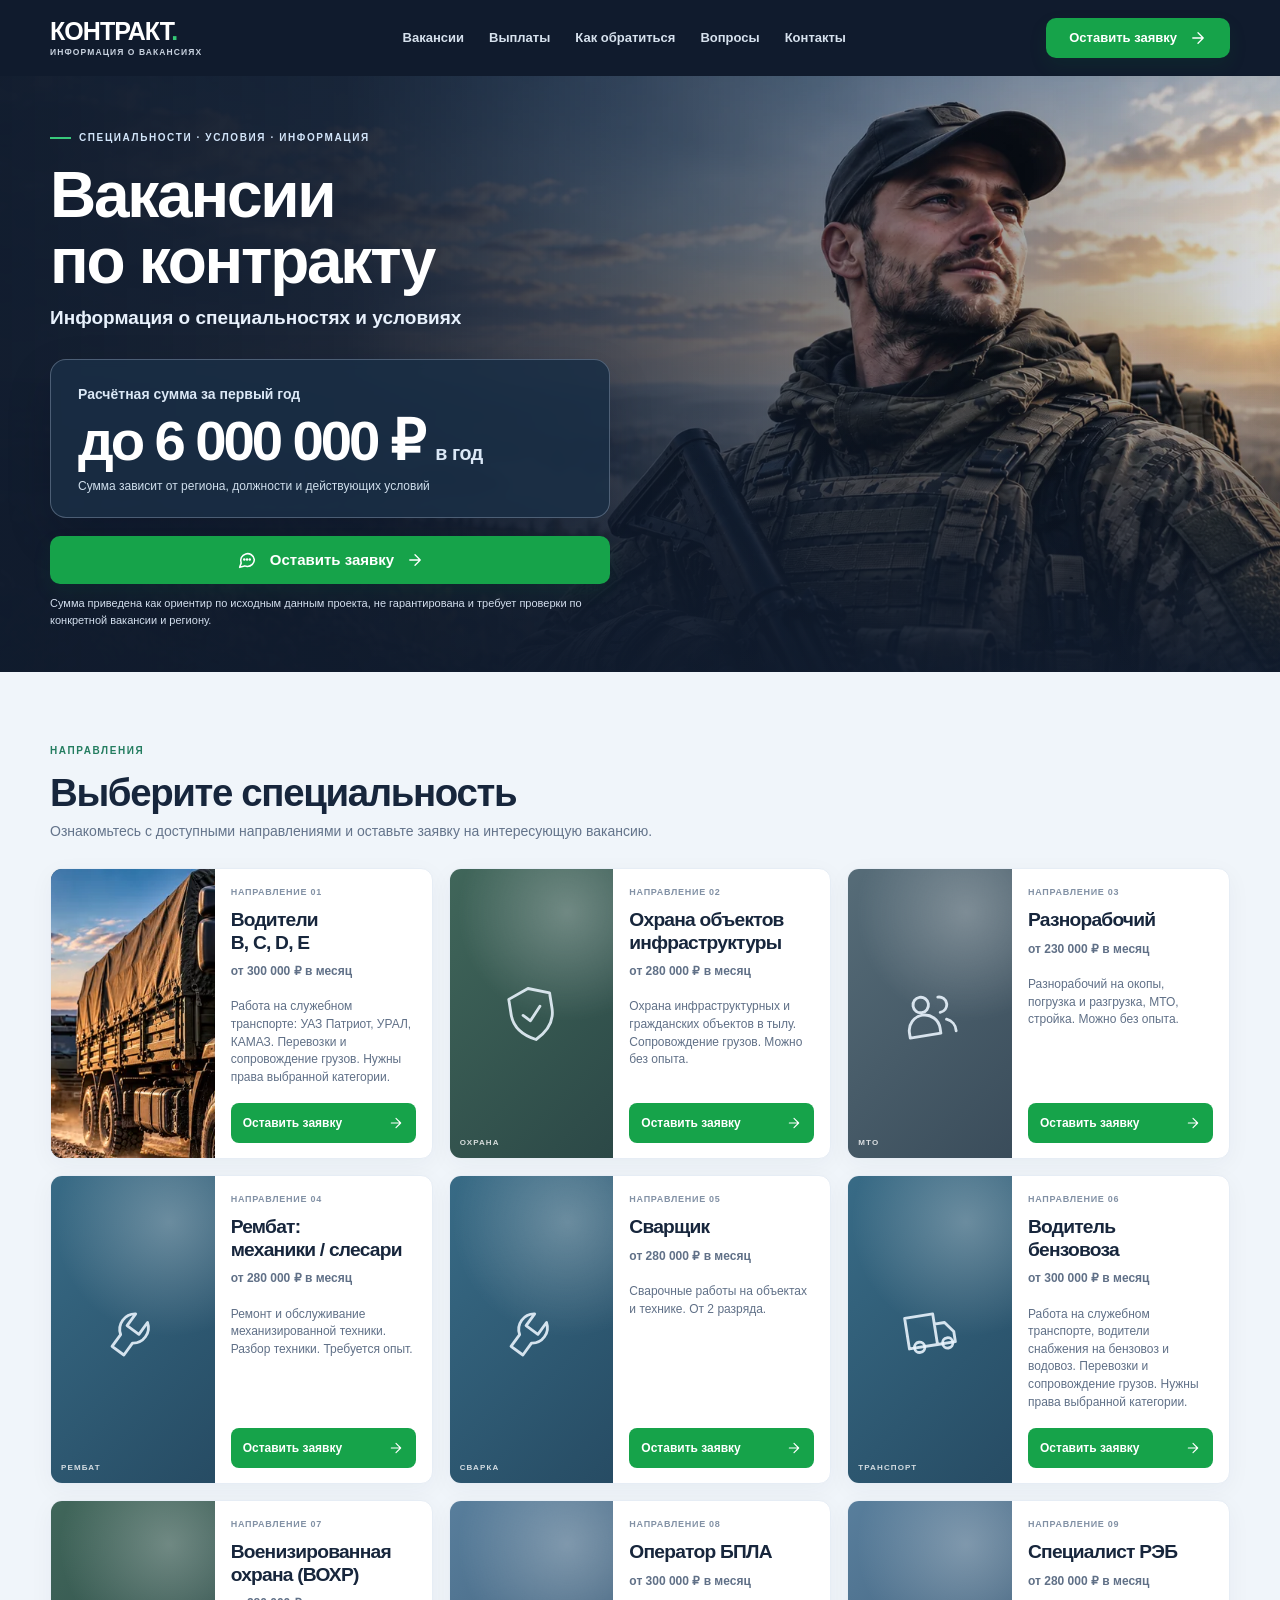
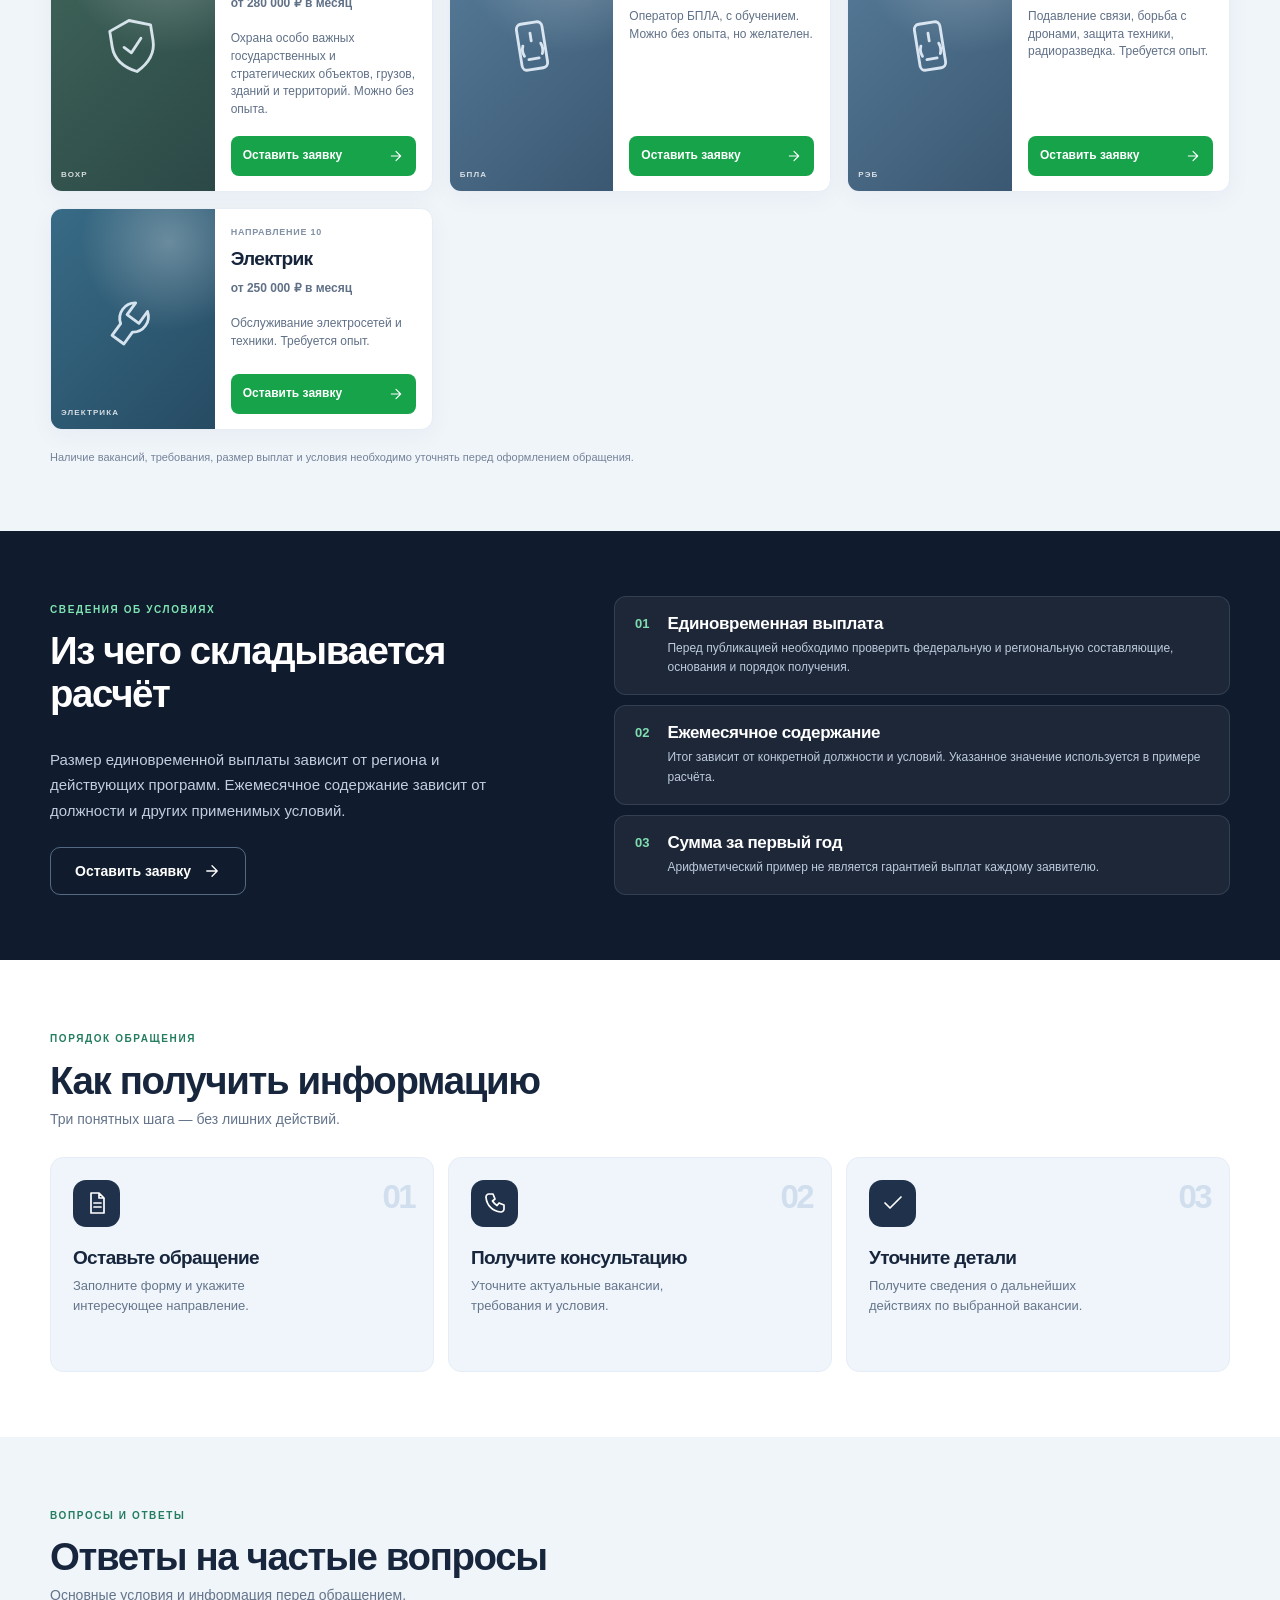
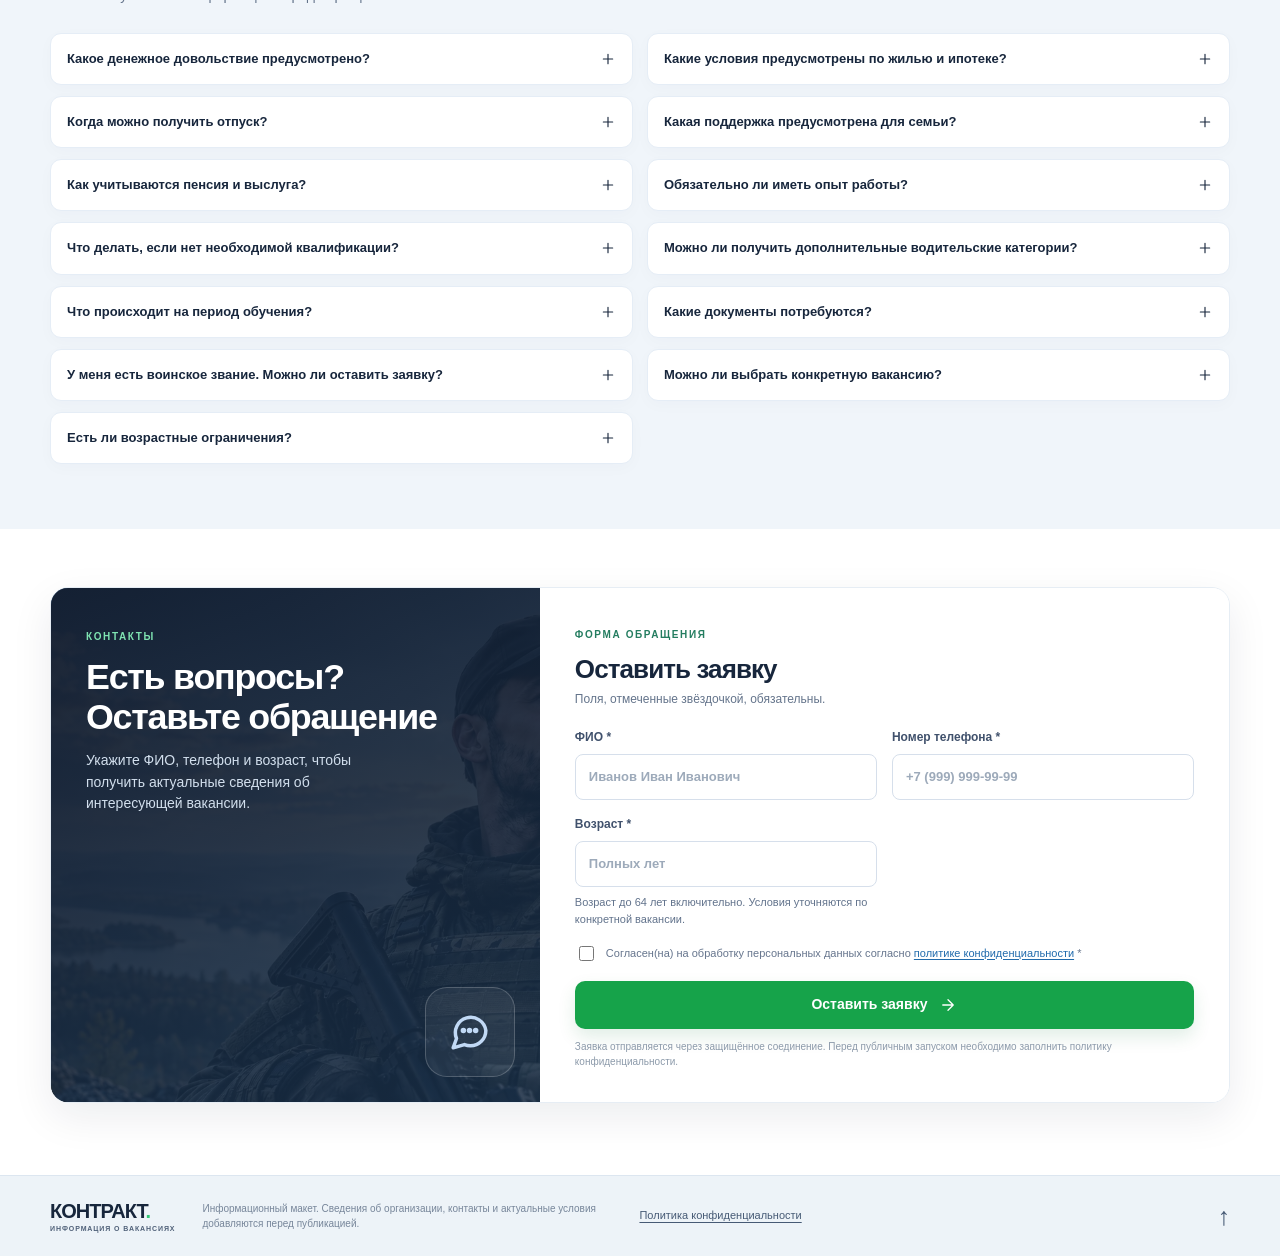
==== index.html @ b0f47e81 "Add files via upload" ====
<!DOCTYPE html>
<html lang="ru">
<head>
<meta charset="utf-8"/>
<meta content="width=device-width, initial-scale=1" name="viewport"/>
<meta content="#101b2d" name="theme-color"/>
<meta content="Информация о вакансиях по контракту, направлениях, условиях и порядке обращения. Уточните актуальные сведения у представителя организации." name="description"/>
<meta content="website" property="og:type"/>
<meta content="Контракт — информация о вакансиях" property="og:title"/>
<meta content="Направления вакансий, расчётный ориентир суммы за первый год и форма заявки." property="og:description"/>
<meta content="assets/images/hero.webp" property="og:image"/>
<title>Контракт — информация о вакансиях и условиях</title>
<link as="image" fetchpriority="high" href="assets/images/hero.webp" rel="preload"/>
<link href="css/style.css" rel="stylesheet"/>
<link href="css/animations.css" rel="stylesheet"/>
<link href="css/responsive.css" rel="stylesheet"/>
<script defer="" src="js/main.js"></script>
</head>
<body>
<a class="skip-link" href="#main">Перейти к содержимому</a>

<svg aria-hidden="true" class="svg-defs" xmlns="http://www.w3.org/2000/svg">
<symbol id="i-arrow" viewBox="0 0 24 24"><path d="M5 12h14m-7-7 7 7-7 7"></path></symbol>
<symbol id="i-message" viewBox="0 0 24 24"><path d="M20 11.5a7.5 7.5 0 0 1-7.5 7.5 8 8 0 0 1-3-.58L4 20l1.64-4.58A7.5 7.5 0 1 1 20 11.5Z"></path><path d="M9 11.5h.01m3 0h.01m3 0h.01" stroke-linecap="round" stroke-width="2.7"></path></symbol>
<symbol id="i-cash" viewBox="0 0 24 24"><rect height="14" rx="3" width="18" x="3" y="5"></rect><path d="M3 9h18m-9 3v5m-2.5-4.5c0-1 1-1.5 2.5-1.5s2.5.5 2.5 1.5c0 2-5 1-5 3 0 1 1 1.5 2.5 1.5s2.5-.5 2.5-1.5"></path></symbol>
<symbol id="i-calendar" viewBox="0 0 24 24"><rect height="16" rx="2" width="18" x="3" y="5"></rect><path d="M7 3v4m10-4v4M3 10h18M7 14h3m4 0h3m-10 4h3"></path></symbol>
<symbol id="i-chart" viewBox="0 0 24 24"><path d="M4 20V12m6 8V8m6 12V4m4 16H2"></path></symbol>
<symbol id="i-truck" viewBox="0 0 24 24"><path d="M3 6h11v12H3zM14 10h4l3 4v4h-7z"></path><circle cx="7" cy="18" r="2"></circle><circle cx="18" cy="18" r="2"></circle></symbol>
<symbol id="i-tool" viewBox="0 0 24 24"><path d="M14 6a6 6 0 0 0-7 7L3 17l4 4 4-4a6 6 0 0 0 7-7l-4 4-4-4z"></path></symbol>
<symbol id="i-target" viewBox="0 0 24 24"><circle cx="12" cy="12" r="9"></circle><circle cx="12" cy="12" r="5"></circle><circle cx="12" cy="12" r="1"></circle></symbol>
<symbol id="i-radio" viewBox="0 0 24 24"><rect height="18" rx="2" width="10" x="7" y="3"></rect><path d="M10 17h4M12 7v3m-3.5 1.5a5 5 0 0 0 0 4m7-4a5 5 0 0 1 0 4"></path></symbol>
<symbol id="i-shield" viewBox="0 0 24 24"><path d="M12 2 20 5v6c0 5-3.2 8.6-8 11-4.8-2.4-8-6-8-11V5z"></path><path d="m8.5 12 2.5 2.5 4.5-5"></path></symbol>
<symbol id="i-users" viewBox="0 0 24 24"><circle cx="9" cy="8" r="3"></circle><path d="M3 20v-2a6 6 0 0 1 12 0v2zm13-14a3 3 0 0 1 0 6m2 3a5 5 0 0 1 3 5"></path></symbol>
<symbol id="i-file" viewBox="0 0 24 24"><path d="M6 2h8l5 5v15H6zM14 2v5h5M9 12h7m-7 4h7"></path></symbol>
<symbol id="i-phone" viewBox="0 0 24 24"><path d="M6 3h4l2 5-2.5 2a15 15 0 0 0 4.5 4.5l2-2.5 5 2v4a3 3 0 0 1-3.3 3C9.6 20.2 3.8 14.4 3 6.3A3 3 0 0 1 6 3Z"></path></symbol>
<symbol id="i-pin" viewBox="0 0 24 24"><path d="M20 10c0 5-8 12-8 12S4 15 4 10a8 8 0 1 1 16 0Z"></path><circle cx="12" cy="10" r="2"></circle></symbol>
<symbol id="i-plus" viewBox="0 0 24 24"><path d="M12 5v14M5 12h14"></path></symbol>
<symbol id="i-check" viewBox="0 0 24 24"><path d="m4 12 5 5L20 6"></path></symbol>
</svg>

<header class="site-header" id="top">
<div class="container header-inner">
<a aria-label="Контракт — на главную" class="brand" href="#top">
<span class="brand-name">КОНТРАКТ<span class="brand-dot">.</span></span>
<span class="brand-caption">ИНФОРМАЦИЯ О ВАКАНСИЯХ</span>
</a>
<nav aria-label="Основная навигация" class="desktop-nav">
<a href="#vacancies">Вакансии</a><a href="#payments">Выплаты</a><a href="#steps">Как обратиться</a><a href="#faq">Вопросы</a><a href="#contacts">Контакты</a>
</nav>
<button class="button button--green header-cta" data-open-contact="" type="button">Оставить заявку <svg><use href="#i-arrow"></use></svg></button>
<button aria-controls="mobile-nav" aria-expanded="false" aria-label="Открыть меню" class="menu-toggle" type="button"><span></span><span></span><span></span></button>
</div>
<nav aria-label="Мобильная навигация" class="mobile-nav" hidden="" id="mobile-nav">
<a href="#vacancies">Вакансии</a><a href="#payments">Выплаты</a><a href="#steps">Как обратиться</a><a href="#faq">Вопросы</a><a href="#contacts">Контакты</a>
<button class="button button--green" data-open-contact="" type="button">Оставить заявку</button>
</nav>
</header>

<main id="main">
<section aria-labelledby="hero-title" class="hero">
<div aria-label="Иллюстрация: человек в военной экипировке на фоне светлого природного пейзажа" class="hero-picture" role="img"></div>
<div class="container hero-content">
<span class="eyebrow hero-enter" style="--enter-delay:0ms"><span class="eyebrow-line"></span> СПЕЦИАЛЬНОСТИ · УСЛОВИЯ · ИНФОРМАЦИЯ</span>
<h1 class="hero-enter" id="hero-title" style="--enter-delay:70ms">Вакансии<br/>по контракту</h1>
<p class="hero-lead hero-enter" style="--enter-delay:140ms">Информация о специальностях и условиях</p>
<div aria-label="Расчётный ориентир суммы за первый год" class="annual-amount hero-enter" style="--enter-delay:210ms">
<span class="annual-amount__label">Расчётная сумма за первый год</span>
<strong>до 6 000 000 ₽ <span>в год</span></strong>
<span class="annual-amount__detail">Сумма зависит от региона, должности и действующих условий</span>
</div>
<div class="hero-bottom hero-enter" style="--enter-delay:420ms">
<button class="button button--green button--hero" data-open-contact="" type="button"><svg><use href="#i-message"></use></svg><span>Оставить заявку</span><svg class="button-arrow"><use href="#i-arrow"></use></svg></button>
<p>Сумма приведена как ориентир по исходным данным проекта, не гарантирована и требует проверки по конкретной вакансии и региону.</p>
</div>
</div>
</section>

<section aria-labelledby="vacancies-title" class="section section--light vacancies-section" id="vacancies">
  <div class="container">
    <div class="section-heading reveal">
      <div>
        <span class="section-kicker">НАПРАВЛЕНИЯ</span>
        <h2 id="vacancies-title">Выберите специальность</h2>
        <p>Ознакомьтесь с доступными направлениями и оставьте заявку на интересующую вакансию.</p>
      </div>
    </div>

    <div class="vacancy-grid">

      <article class="vacancy-card reveal">
        <div class="vacancy-cover vacancy-cover--photo">
          <img alt="Водитель служебного транспорта" decoding="async" height="385" loading="lazy" src="assets/images/driver.webp" width="840"/>
        </div>
        <div class="vacancy-body">
          <span class="vacancy-label">НАПРАВЛЕНИЕ 01</span>
          <h3><a aria-label="Подробнее о вакансии: Водители B, C, D, E" data-job="driver" href="#job-modal">Водители<br/>B, C, D, E</a></h3>
          <p class="vacancy-summary"><strong>от 300 000 ₽ в месяц</strong><br/><br/>Работа на служебном транспорте: УАЗ Патриот, УРАЛ, КАМАЗ. Перевозки и сопровождение грузов. Нужны права выбранной категории.</p>
          <button class="vacancy-link" aria-label="Оставить заявку: Водители B, C, D, E" data-apply-job="driver" type="button">Оставить заявку <svg><use href="#i-arrow"></use></svg></button>
        </div>
      </article>

      <article class="vacancy-card reveal">
        <div class="vacancy-cover vacancy-cover--guard"><svg><use href="#i-shield"></use></svg><span class="cover-label">ОХРАНА</span></div>
        <div class="vacancy-body">
          <span class="vacancy-label">НАПРАВЛЕНИЕ 02</span>
          <h3><a aria-label="Подробнее о вакансии: Охрана объектов инфраструктуры" data-job="security" href="#job-modal">Охрана объектов<br/>инфраструктуры</a></h3>
          <p class="vacancy-summary"><strong>от 280 000 ₽ в месяц</strong><br/><br/>Охрана инфраструктурных и гражданских объектов в тылу. Сопровождение грузов. Можно без опыта.</p>
          <button class="vacancy-link" aria-label="Оставить заявку: Охрана объектов инфраструктуры" data-apply-job="security" type="button">Оставить заявку <svg><use href="#i-arrow"></use></svg></button>
        </div>
      </article>

      <article class="vacancy-card reveal">
        <div class="vacancy-cover vacancy-cover--team"><svg><use href="#i-users"></use></svg><span class="cover-label">МТО</span></div>
        <div class="vacancy-body">
          <span class="vacancy-label">НАПРАВЛЕНИЕ 03</span>
          <h3><a aria-label="Подробнее о вакансии: Разнорабочий" data-job="laborer" href="#job-modal">Разнорабочий</a></h3>
          <p class="vacancy-summary"><strong>от 230 000 ₽ в месяц</strong><br/><br/>Разнорабочий на окопы, погрузка и разгрузка, МТО, стройка. Можно без опыта.</p>
          <button class="vacancy-link" aria-label="Оставить заявку: Разнорабочий" data-apply-job="laborer" type="button">Оставить заявку <svg><use href="#i-arrow"></use></svg></button>
        </div>
      </article>

      <article class="vacancy-card reveal">
        <div class="vacancy-cover vacancy-cover--mechanic"><svg><use href="#i-tool"></use></svg><span class="cover-label">РЕМБАТ</span></div>
        <div class="vacancy-body">
          <span class="vacancy-label">НАПРАВЛЕНИЕ 04</span>
          <h3><a aria-label="Подробнее о вакансии: Рембат — механики и слесари" data-job="rembat" href="#job-modal">Рембат:<br/>механики / слесари</a></h3>
          <p class="vacancy-summary"><strong>от 280 000 ₽ в месяц</strong><br/><br/>Ремонт и обслуживание механизированной техники. Разбор техники. Требуется опыт.</p>
          <button class="vacancy-link" aria-label="Оставить заявку: Рембат — механики и слесари" data-apply-job="rembat" type="button">Оставить заявку <svg><use href="#i-arrow"></use></svg></button>
        </div>
      </article>

      <article class="vacancy-card reveal">
        <div class="vacancy-cover vacancy-cover--mechanic"><svg><use href="#i-tool"></use></svg><span class="cover-label">СВАРКА</span></div>
        <div class="vacancy-body">
          <span class="vacancy-label">НАПРАВЛЕНИЕ 05</span>
          <h3><a aria-label="Подробнее о вакансии: Сварщик" data-job="welder" href="#job-modal">Сварщик</a></h3>
          <p class="vacancy-summary"><strong>от 280 000 ₽ в месяц</strong><br/><br/>Сварочные работы на объектах и технике. От 2 разряда.</p>
          <button class="vacancy-link" aria-label="Оставить заявку: Сварщик" data-apply-job="welder" type="button">Оставить заявку <svg><use href="#i-arrow"></use></svg></button>
        </div>
      </article>

      <article class="vacancy-card reveal">
        <div class="vacancy-cover vacancy-cover--mechanic"><svg><use href="#i-truck"></use></svg><span class="cover-label">ТРАНСПОРТ</span></div>
        <div class="vacancy-body">
          <span class="vacancy-label">НАПРАВЛЕНИЕ 06</span>
          <h3><a aria-label="Подробнее о вакансии: Водитель бензовоза" data-job="tanker" href="#job-modal">Водитель<br/>бензовоза</a></h3>
          <p class="vacancy-summary"><strong>от 300 000 ₽ в месяц</strong><br/><br/>Работа на служебном транспорте, водители снабжения на бензовоз и водовоз. Перевозки и сопровождение грузов. Нужны права выбранной категории.</p>
          <button class="vacancy-link" aria-label="Оставить заявку: Водитель бензовоза" data-apply-job="tanker" type="button">Оставить заявку <svg><use href="#i-arrow"></use></svg></button>
        </div>
      </article>

      <article class="vacancy-card reveal">
        <div class="vacancy-cover vacancy-cover--guard"><svg><use href="#i-shield"></use></svg><span class="cover-label">ВОХР</span></div>
        <div class="vacancy-body">
          <span class="vacancy-label">НАПРАВЛЕНИЕ 07</span>
          <h3><a aria-label="Подробнее о вакансии: Военизированная охрана ВОХР" data-job="vohr" href="#job-modal">Военизированная<br/>охрана (ВОХР)</a></h3>
          <p class="vacancy-summary"><strong>от 280 000 ₽ в месяц</strong><br/><br/>Охрана особо важных государственных и стратегических объектов, грузов, зданий и территорий. Можно без опыта.</p>
          <button class="vacancy-link" aria-label="Оставить заявку: Военизированная охрана ВОХР" data-apply-job="vohr" type="button">Оставить заявку <svg><use href="#i-arrow"></use></svg></button>
        </div>
      </article>

      <article class="vacancy-card reveal">
        <div class="vacancy-cover vacancy-cover--radio"><svg><use href="#i-radio"></use></svg><span class="cover-label">БПЛА</span></div>
        <div class="vacancy-body">
          <span class="vacancy-label">НАПРАВЛЕНИЕ 08</span>
          <h3><a aria-label="Подробнее о вакансии: Оператор БПЛА" data-job="uav" href="#job-modal">Оператор БПЛА</a></h3>
          <p class="vacancy-summary"><strong>от 300 000 ₽ в месяц</strong><br/><br/>Оператор БПЛА, с обучением. Можно без опыта, но желателен.</p>
          <button class="vacancy-link" aria-label="Оставить заявку: Оператор БПЛА" data-apply-job="uav" type="button">Оставить заявку <svg><use href="#i-arrow"></use></svg></button>
        </div>
      </article>

      <article class="vacancy-card reveal">
        <div class="vacancy-cover vacancy-cover--radio"><svg><use href="#i-radio"></use></svg><span class="cover-label">РЭБ</span></div>
        <div class="vacancy-body">
          <span class="vacancy-label">НАПРАВЛЕНИЕ 09</span>
          <h3><a aria-label="Подробнее о вакансии: Специалист РЭБ" data-job="reb" href="#job-modal">Специалист РЭБ</a></h3>
          <p class="vacancy-summary"><strong>от 280 000 ₽ в месяц</strong><br/><br/>Подавление связи, борьба с дронами, защита техники, радиоразведка. Требуется опыт.</p>
          <button class="vacancy-link" aria-label="Оставить заявку: Специалист РЭБ" data-apply-job="reb" type="button">Оставить заявку <svg><use href="#i-arrow"></use></svg></button>
        </div>
      </article>

      <article class="vacancy-card reveal">
        <div class="vacancy-cover vacancy-cover--mechanic"><svg><use href="#i-tool"></use></svg><span class="cover-label">ЭЛЕКТРИКА</span></div>
        <div class="vacancy-body">
          <span class="vacancy-label">НАПРАВЛЕНИЕ 10</span>
          <h3><a aria-label="Подробнее о вакансии: Электрик" data-job="electrician" href="#job-modal">Электрик</a></h3>
          <p class="vacancy-summary"><strong>от 250 000 ₽ в месяц</strong><br/><br/>Обслуживание электросетей и техники. Требуется опыт.</p>
          <button class="vacancy-link" aria-label="Оставить заявку: Электрик" data-apply-job="electrician" type="button">Оставить заявку <svg><use href="#i-arrow"></use></svg></button>
        </div>
      </article>

    </div>

    <p class="section-note reveal">Наличие вакансий, требования, размер выплат и условия необходимо уточнять перед оформлением обращения.</p>
  </div>
</section>

<section aria-labelledby="payments-title" class="section payments-section" id="payments">
<div class="container payments-layout">
<div class="reveal"><span class="section-kicker section-kicker--light">СВЕДЕНИЯ ОБ УСЛОВИЯХ</span><h2 id="payments-title">Из чего складывается расчёт</h2><p>Размер единовременной выплаты зависит от региона и действующих программ. Ежемесячное содержание зависит от должности и других применимых условий.</p><button class="button button--outline" data-open-contact="" type="button">Оставить заявку <svg><use href="#i-arrow"></use></svg></button></div>
<div class="payment-facts reveal">
<div><span class="fact-number">01</span><div><h3>Единовременная выплата</h3><p>Перед публикацией необходимо проверить федеральную и региональную составляющие, основания и порядок получения.</p></div></div>
<div><span class="fact-number">02</span><div><h3>Ежемесячное содержание</h3><p>Итог зависит от конкретной должности и условий. Указанное значение используется в примере расчёта.</p></div></div>
<div><span class="fact-number">03</span><div><h3>Сумма за первый год</h3><p>Арифметический пример не является гарантией выплат каждому заявителю.</p></div></div>
</div>
</div>
</section>

<section aria-labelledby="steps-title" class="section steps-section" id="steps">
<div class="container"><div class="section-heading reveal"><div><span class="section-kicker">ПОРЯДОК ОБРАЩЕНИЯ</span><h2 id="steps-title">Как получить информацию</h2><p>Три понятных шага — без лишних действий.</p></div></div>
<div class="steps-grid">
<article class="step-card reveal"><span class="step-num">01</span><span class="step-icon"><svg><use href="#i-file"></use></svg></span><h3>Оставьте обращение</h3><p>Заполните форму и укажите интересующее направление.</p></article>
<article class="step-card reveal"><span class="step-num">02</span><span class="step-icon"><svg><use href="#i-phone"></use></svg></span><h3>Получите консультацию</h3><p>Уточните актуальные вакансии, требования и условия.</p></article>
<article class="step-card reveal"><span class="step-num">03</span><span class="step-icon"><svg><use href="#i-check"></use></svg></span><h3>Уточните детали</h3><p>Получите сведения о дальнейших действиях по выбранной вакансии.</p></article>
</div>
</div>
</section>

<section aria-labelledby="faq-title" class="section section--light faq-section" id="faq">
  <div class="container">
    <div class="section-heading reveal">
      <div>
        <span class="section-kicker">ВОПРОСЫ И ОТВЕТЫ</span>
        <h2 id="faq-title">Ответы на частые вопросы</h2>
        <p>Основные условия и информация перед обращением.</p>
      </div>
    </div>

    <div class="faq-grid reveal">

      <details class="faq-item">
        <summary>Какое денежное довольствие предусмотрено? <svg><use href="#i-plus"></use></svg></summary>
        <p>От 210 000 ₽ в месяц. Дополнительные выплаты и надбавки могут зависеть от выполняемых задач, должности и условий службы. Размер единовременной региональной выплаты при заключении контракта зависит от региона и действующих программ.</p>
      </details>

      <details class="faq-item">
        <summary>Какие условия предусмотрены по жилью и ипотеке? <svg><use href="#i-plus"></use></svg></summary>
        <p>Для военнослужащих могут действовать предусмотренные законом жилищные программы и механизмы военной ипотеки. Конкретные условия зависят от оснований, срока службы и действующих правил.</p>
      </details>

      <details class="faq-item">
        <summary>Когда можно получить отпуск? <svg><use href="#i-plus"></use></svg></summary>
        <p>Порядок и продолжительность отпуска зависят от условий службы, должности и применимых нормативных требований. Актуальные условия необходимо уточнить перед заключением контракта.</p>
      </details>

      <details class="faq-item">
        <summary>Какая поддержка предусмотрена для семьи? <svg><use href="#i-plus"></use></svg></summary>
        <p>Могут действовать федеральные и региональные льготы, социальные гарантии и меры поддержки военнослужащих и членов их семей. Конкретный перечень зависит от региона и оснований предоставления.</p>
      </details>

      <details class="faq-item">
        <summary>Как учитываются пенсия и выслуга? <svg><use href="#i-plus"></use></svg></summary>
        <p>Для военнослужащих предусмотрено военное пенсионное обеспечение. Порядок исчисления выслуги зависит от характера и условий прохождения службы.</p>
      </details>

      <details class="faq-item">
        <summary>Обязательно ли иметь опыт работы? <svg><use href="#i-plus"></use></svg></summary>
        <p>Опыт работы требуется не для всех вакансий. Если у вас есть профильный опыт, образование, удостоверения, водительские права, рабочие квалификации или другие подтверждающие документы, сообщите об этом при обращении.</p>
      </details>

      <details class="faq-item">
        <summary>Что делать, если нет необходимой квалификации? <svg><use href="#i-plus"></use></svg></summary>
        <p>Для отдельных направлений может быть предусмотрена подготовка и обучение перед назначением на должность. Возможность обучения необходимо уточнять по конкретной вакансии.</p>
      </details>

      <details class="faq-item">
        <summary>Можно ли получить дополнительные водительские категории? <svg><use href="#i-plus"></use></svg></summary>
        <p>В зависимости от выбранного направления может быть предусмотрена возможность дополнительной подготовки и получения необходимых водительских категорий. Условия уточняются индивидуально.</p>
      </details>

      <details class="faq-item">
        <summary>Что происходит на период обучения? <svg><use href="#i-plus"></use></svg></summary>
        <p>Условия обучения, продолжительность подготовки и денежного обеспечения необходимо уточнять применительно к конкретной должности и месту прохождения службы.</p>
      </details>

      <details class="faq-item">
        <summary>Какие документы потребуются? <svg><use href="#i-plus"></use></svg></summary>
        <p>При обращении могут потребоваться паспорт, сведения о регистрации, ИНН, а также имеющиеся документы об образовании, квалификации, водительских категориях и опыте работы.</p>
        <p>Точный перечень документов следует уточнить у специалиста перед передачей персональных данных и документов.</p>
      </details>

      <details class="faq-item">
        <summary>У меня есть воинское звание. Можно ли оставить заявку? <svg><use href="#i-plus"></use></svg></summary>
        <p>Возможность рассмотрения зависит от конкретного воинского или специального звания, выбранного направления и требований к должности. Укажите звание при обращении, чтобы специалист мог проверить доступные варианты.</p>
      </details>

      <details class="faq-item">
        <summary>Можно ли выбрать конкретную вакансию? <svg><use href="#i-plus"></use></svg></summary>
        <p>Да. Выберите интересующую вакансию на сайте и оставьте заявку. При обращении сообщите о своих навыках, опыте, квалификации и пожеланиях по должности.</p>
        <p>Если нужного направления нет среди представленных вакансий, сообщите об этом специалисту — возможность подбора другой должности рассматривается отдельно.</p>
      </details>

      <details class="faq-item">
        <summary>Есть ли возрастные ограничения? <svg><use href="#i-plus"></use></svg></summary>
        <p>На сайте принимаются обращения кандидатов в возрасте от 18 до 64 лет. Дополнительные требования могут зависеть от конкретной должности и условий оформления.</p>
      </details>

    </div>
  </div>
</section>

<section aria-labelledby="contacts-title" class="section contact-section" id="contacts">
<div class="container contact-layout reveal">
<div class="contact-promo"><span class="section-kicker section-kicker--light">КОНТАКТЫ</span><h2>Есть вопросы?<br/>Оставьте обращение</h2><p>Укажите ФИО, телефон и возраст, чтобы получить актуальные сведения об интересующей вакансии.</p><div class="contact-promo-icon"><svg><use href="#i-message"></use></svg></div></div>
<div class="contact-panel"><span class="section-kicker">ФОРМА ОБРАЩЕНИЯ</span><h2 id="contacts-title">Оставить заявку</h2><p class="contact-subhead">Поля, отмеченные звёздочкой, обязательны.</p>
<form class="contact-form" id="main-form" novalidate=""><div class="form-grid">
<label>ФИО *<input autocomplete="name" maxlength="140" minlength="5" name="full_name" placeholder="Иванов Иван Иванович" required="" type="text"/></label>
<label>Номер телефона *<input autocomplete="tel" inputmode="tel" name="phone" placeholder="+7 (999) 999-99-99" required="" type="tel"/></label>
<label class="age-field">Возраст *<input aria-describedby="age-note-main-form" inputmode="numeric" max="64" min="18" name="age" placeholder="Полных лет" required="" step="1" type="number"/><small class="field-note" id="age-note-main-form">Возраст до 64 лет включительно. Условия уточняются по конкретной вакансии.</small></label>
</div>
<input name="vacancy" type="hidden" value=""/><label class="hp-field" aria-hidden="true" tabindex="-1">Ваш сайт<input autocomplete="off" name="website" tabindex="-1" type="text"/></label>
<label class="consent"><input name="consent" required="" type="checkbox"/><span>Согласен(на) на обработку персональных данных согласно <a href="privacy.html" rel="noopener" target="_blank">политике конфиденциальности</a> *</span></label>
<button class="button button--green submit-button" type="submit">Оставить заявку <svg><use href="#i-arrow"></use></svg></button>
<p aria-live="polite" class="form-status" role="status"></p></form>
<p class="form-caption">Заявка отправляется через защищённое соединение. Перед публичным запуском необходимо заполнить политику конфиденциальности.</p>
</div>
</div>
</section>
</main>

<footer class="site-footer"><div class="container footer-inner"><a class="brand brand--footer" href="#top"><span class="brand-name">КОНТРАКТ<span class="brand-dot">.</span></span><span class="brand-caption">ИНФОРМАЦИЯ О ВАКАНСИЯХ</span></a><p>Информационный макет. Сведения об организации, контакты и актуальные условия добавляются перед публикацией.</p><a href="privacy.html">Политика конфиденциальности</a><a aria-label="Вернуться наверх" class="back-to-top" href="#top">↑</a></div></footer>

<dialog aria-labelledby="modal-title" class="modal" id="contact-modal">
<div class="modal-head"><div><span class="section-kicker">ОБРАТНАЯ СВЯЗЬ</span><h2 id="modal-title">Оставить заявку</h2></div><button aria-label="Закрыть" class="modal-close" type="button">×</button></div>
<p class="modal-lead">Укажите ФИО, телефон и возраст. Менеджер сможет уточнить условия интересующей вакансии.</p>
<p class="selected-vacancy" id="selected-vacancy" hidden>Выбрана вакансия: <strong id="selected-vacancy-name"></strong></p>
<form class="contact-form" id="modal-form" novalidate=""><div class="form-grid">
<label>ФИО *<input autocomplete="name" maxlength="140" minlength="5" name="full_name" placeholder="Иванов Иван Иванович" required="" type="text"/></label>
<label>Номер телефона *<input autocomplete="tel" inputmode="tel" name="phone" placeholder="+7 (999) 999-99-99" required="" type="tel"/></label>
<label class="age-field">Возраст *<input aria-describedby="age-note-modal-form" inputmode="numeric" max="64" min="18" name="age" placeholder="Полных лет" required="" step="1" type="number"/><small class="field-note" id="age-note-modal-form">Возраст до 64 лет включительно. Условия уточняются по конкретной вакансии.</small></label>
</div>
<input name="vacancy" type="hidden" value=""/><label class="hp-field" aria-hidden="true" tabindex="-1">Ваш сайт<input autocomplete="off" name="website" tabindex="-1" type="text"/></label>
<label class="consent"><input name="consent" required="" type="checkbox"/><span>Согласен(на) на обработку персональных данных согласно <a href="privacy.html" rel="noopener" target="_blank">политике конфиденциальности</a> *</span></label>
<button class="button button--green submit-button" type="submit">Оставить заявку <svg><use href="#i-arrow"></use></svg></button>
<p aria-live="polite" class="form-status" role="status"></p></form>
<p class="form-caption">Заявка отправляется через Cloudflare Worker в Telegram-группу менеджеров.</p>
</dialog>

<dialog aria-labelledby="job-title" class="modal modal--job" id="job-modal">
<div class="modal-head"><div><span class="section-kicker">НАПРАВЛЕНИЕ ВАКАНСИИ</span><h2 id="job-title"></h2></div><button aria-label="Закрыть" class="modal-close" type="button">×</button></div>
<p class="modal-lead" id="job-description"></p>
<div class="job-meta"><svg><use href="#i-file"></use></svg><p>Требования, доступность вакансии и актуальные условия уточняются перед оформлением обращения.</p></div>
<button class="button button--green" id="job-contact" type="button">Оставить заявку <svg><use href="#i-arrow"></use></svg></button>
</dialog>

</body>
</html>
---- css/style.css ----
:root{--navy:#101b2d;--navy-2:#20324b;--paper:#f4f6f8;--pale:#d9e7f5;--green:#16a34a;--green-hover:#15803d;--ink:#17263c;--muted:#64748b;--border:#e2e8f0;--white:#fff;--radius:16px;--container:1180px;--shadow:0 14px 42px rgba(14,28,48,.08)}
*{box-sizing:border-box}html{scroll-behavior:smooth;scroll-padding-top:86px}body{margin:0;color:var(--ink);font:400 16px/1.55 Inter,-apple-system,BlinkMacSystemFont,"Segoe UI",Arial,sans-serif;background:var(--paper);-webkit-font-smoothing:antialiased}button,input,select{font:inherit}button{cursor:pointer}a{color:inherit;text-decoration:none}svg{width:22px;height:22px;fill:none;stroke:currentColor;stroke-width:1.7;stroke-linecap:round;stroke-linejoin:round;flex:none}img{display:block;max-width:100%}h1,h2,h3,p{margin-top:0}h1,h2,h3{line-height:1.12;letter-spacing:-.035em}h2{font-size:clamp(29px,3vw,40px)}.container{width:min(var(--container),calc(100% - 64px));margin-inline:auto}.svg-defs{position:absolute;inline-size:0;block-size:0;overflow:hidden}.skip-link{position:fixed;top:-100px;left:10px;z-index:1000;padding:10px;background:var(--white)}.skip-link:focus{top:10px}:focus-visible{outline:3px solid #56baff;outline-offset:4px}body:has(dialog[open]){overflow:hidden}
/* Navigation */
.site-header{height:76px;position:relative;z-index:30;background:var(--navy);color:var(--white)}.header-inner{height:100%;display:flex;align-items:center;gap:32px}.brand{display:inline-flex;flex:none;flex-direction:column;line-height:1;letter-spacing:-.06em}.brand-name{font-size:25px;font-weight:900}.brand-dot{color:#34c776}.brand-caption{margin-top:4px;font-size:8.5px;letter-spacing:.13em;font-weight:700;color:#c8d2df}.desktop-nav{margin-inline:auto;display:flex;align-items:center;gap:25px}.desktop-nav a{font-size:13px;color:#d6e1ed;font-weight:650;white-space:nowrap;transition:color .2s}.desktop-nav a:hover{color:var(--white)}.button{border:0;border-radius:10px;display:inline-flex;align-items:center;justify-content:center;gap:12px;min-height:48px;padding:12px 24px;font-weight:750;font-size:14px;transition:background-color .25s,box-shadow .25s,transform .25s;white-space:nowrap}.button svg{height:18px;width:18px;transition:transform .25s}.button:hover svg:last-child{transform:translateX(3px)}.button:active{transform:scale(.985)}.button--green{color:var(--white);background:var(--green);box-shadow:0 8px 18px rgba(0,112,50,.12)}.button--green:hover{background:var(--green-hover);box-shadow:0 12px 26px rgba(0,112,50,.2)}.header-cta{min-height:40px;padding:9px 23px;font-size:13px}.menu-toggle,.mobile-nav{display:none}
/* Hero */
.hero{color:var(--white);position:relative;isolation:isolate;overflow:hidden;min-height:520px;background:var(--navy)}.hero-picture{position:absolute;inset:0;z-index:-2;background-image:url('../assets/images/hero.webp');background-position:center 35%;background-size:cover}.hero:before{content:"";position:absolute;inset:0;z-index:-1;background:linear-gradient(90deg,rgba(16,27,45,.98) 0%,rgba(16,27,45,.92) 27%,rgba(16,27,45,.62) 58%,rgba(16,27,45,.15) 100%),linear-gradient(0deg,rgba(16,27,45,.95),transparent 55%)}.hero-content{padding-block:46px 43px}.eyebrow,.section-kicker{display:inline-flex;align-items:center;gap:8px;font-size:10px;font-weight:800;letter-spacing:.16em}.eyebrow{color:#d2e5fa}.eyebrow-line{width:21px;height:2px;background:#38c97b}.hero h1{margin:15px 0 10px;max-width:730px;font-size:clamp(46px,5vw,69px);font-weight:850;line-height:1.04}.hero-lead{font-size:19px;line-height:1.4;font-weight:600;color:#e8f1fc;margin-bottom:28px}.payout-grid{display:grid;grid-template-columns:repeat(3,minmax(0,1fr));gap:14px}.payout-card{padding:18px 19px 16px;border-radius:13px;border:1px solid rgba(204,222,247,.22);background:rgba(29,52,78,.92);box-shadow:0 8px 24px rgba(0,0,0,.1);min-width:0}.payout-card__head{display:flex;align-items:center;gap:12px;min-height:42px;font-size:12px;line-height:1.34;font-weight:650}.payout-icon{display:grid;place-items:center;height:42px;width:42px;border-radius:11px;background:rgba(140,196,247,.13);border:1px solid rgba(186,219,255,.15);color:#dcecff}.payout-icon svg{width:23px;height:23px}.payout-card strong{display:block;white-space:nowrap;font-size:clamp(20px,2.3vw,31px);line-height:1.18;margin:11px 0 4px;font-weight:850;letter-spacing:-.05em}.payout-hint{display:block;color:#d4dfec;font-size:11px}.payout-card--light{background:#fff;color:var(--ink);border-color:#fff}.payout-card--light .payout-icon{background:#eaf3ff;color:#2672ad}.payout-card--light .payout-hint{color:#5f7190}.hero-bottom{display:flex;align-items:center;gap:24px;margin-top:17px}.button--hero{font-size:15px;min-width:390px;justify-content:space-between}.button--hero>svg:first-child{height:22px;width:22px}.hero-bottom p{color:#d2deed;font-size:11px;line-height:1.55;margin:0;max-width:430px}
/* Section basics */
.section{padding-block:65px}.section--light{background:#f0f5fa}.section-heading{display:flex;align-items:end;justify-content:space-between;gap:24px;margin-bottom:26px}.section-kicker{color:#247d60;margin-bottom:12px}.section-kicker--light{color:#7fe4b2}.section-heading h2{margin-bottom:7px}.section-heading p{margin-bottom:0;color:var(--muted);font-size:14px}
/* Vacancy cards */
.vacancy-grid{display:grid;grid-template-columns:repeat(3,minmax(0,1fr));gap:16px}.vacancy-card{background:#fff;border-radius:12px;min-width:0;overflow:hidden;display:flex;min-height:145px;box-shadow:0 6px 25px rgba(20,42,73,.045);border:1px solid #e6edf5;transition:transform .27s ease,box-shadow .27s ease}.vacancy-card:hover{transform:translateY(-4px);box-shadow:0 18px 35px rgba(18,39,70,.12)}.vacancy-cover{width:43%;flex:none;min-width:0;position:relative;overflow:hidden;display:flex;align-items:center;justify-content:center;background:#294863}.vacancy-cover--photo img{width:100%;height:100%;object-fit:cover;object-position:66% center;transition:transform .35s}.vacancy-card:hover .vacancy-cover--photo img{transform:scale(1.045)}.vacancy-cover:not(.vacancy-cover--photo):before{content:"";position:absolute;inset:0;background:radial-gradient(circle at 72% 15%,rgba(255,255,255,.28),transparent 40%),linear-gradient(135deg,transparent,rgba(6,17,35,.35))}.vacancy-cover>svg{position:relative;color:rgba(236,246,255,.88);width:62px;height:62px;stroke-width:1.1;transform:rotate(-9deg);transition:transform .27s}.vacancy-card:hover .vacancy-cover>svg{transform:scale(1.06) rotate(-4deg)}.vacancy-cover--mechanic{background:#386b86}.vacancy-cover--pvo{background:#4e6673}.vacancy-cover--radio{background:#587e9c}.vacancy-cover--guard{background:#40665a}.vacancy-cover--team{background:#566c78}.cover-label{position:absolute;left:10px;bottom:9px;color:rgba(255,255,255,.8);font-size:8px;letter-spacing:.14em;font-weight:750}.vacancy-body{padding:17px 15px 14px;display:flex;flex-direction:column;min-width:0;justify-content:space-between}.vacancy-label{font-size:9px;color:#8291a5;letter-spacing:.08em;font-weight:800}.vacancy-body h3{font-size:clamp(16px,1.5vw,20px);letter-spacing:-.04em;line-height:1.17;margin:10px 0}.vacancy-link{display:flex;align-items:center;gap:7px;border:0;background:transparent;padding:0;color:#216bac;font-size:12px;font-weight:760;width:max-content}.vacancy-link svg{height:16px;width:16px;transition:transform .25s}.vacancy-link:hover svg{transform:translateX(4px)}.section-note{margin:19px 0 0;font-size:11px;color:#748299}
/* Payment context */
.payments-section{background:var(--navy);color:#fff}.payments-layout{display:grid;grid-template-columns:.88fr 1.12fr;gap:80px;align-items:center}.payments-layout h2{max-width:440px}.payments-layout>div>p{font-size:15px;line-height:1.7;color:#c0cedd;max-width:460px;margin:18px 0 24px}.button--outline{border:1px solid rgba(180,215,249,.42);background:transparent;color:#fff}.button--outline:hover{background:rgba(255,255,255,.08)}.payment-facts{display:grid;gap:10px}.payment-facts>div{padding:17px 20px;display:flex;gap:18px;border:1px solid rgba(191,212,240,.14);border-radius:12px;background:rgba(255,255,255,.055)}.fact-number{font-size:13px;font-weight:800;color:#7fddb0}.payment-facts h3{font-size:17px;letter-spacing:-.02em;margin-bottom:6px}.payment-facts p{color:#bdcbdc;margin:0;font-size:12px;line-height:1.6}
/* Steps */
.steps-section{background:#fff}.steps-grid{display:grid;grid-template-columns:repeat(3,minmax(0,1fr));gap:14px}.step-card{position:relative;min-height:215px;border-radius:13px;padding:22px 22px 25px;background:#eff5fb;border:1px solid #e5edf6}.step-num{position:absolute;right:19px;top:13px;font-size:33px;font-weight:850;letter-spacing:-.08em;color:#d0deed}.step-icon{width:47px;height:47px;border-radius:13px;display:grid;place-items:center;background:var(--navy-2);color:#fff}.step-icon svg{width:24px;height:24px}.step-card h3{font-size:19px;margin:20px 0 8px}.step-card p{color:#65758b;font-size:13px;max-width:260px;margin:0}
/* FAQ */
.faq-grid{display:grid;grid-template-columns:repeat(2,minmax(0,1fr));gap:11px 14px}.faq-item{align-self:start;background:#fff;border:1px solid #e5edf6;border-radius:11px;padding:0 16px;box-shadow:0 4px 16px rgba(20,42,73,.025)}.faq-item summary{display:flex;align-items:center;justify-content:space-between;gap:12px;padding:16px 0;font-size:13px;font-weight:680;line-height:1.4;cursor:pointer;list-style:none}.faq-item summary::-webkit-details-marker{display:none}.faq-item summary svg{width:16px;height:16px;transition:transform .22s}.faq-item[open] summary svg{transform:rotate(45deg)}.faq-item p{font-size:12px;line-height:1.7;color:#69798f;padding-bottom:16px;margin:0}
/* Contact */
.contact-section{padding-block:58px 72px;background:#fff}.contact-layout{display:grid;grid-template-columns:.83fr 1.17fr;overflow:hidden;border-radius:18px;border:1px solid #e6edf4;box-shadow:var(--shadow)}.contact-promo{position:relative;overflow:hidden;min-height:395px;padding:35px;background:var(--navy);color:#fff;isolation:isolate}.contact-promo:before{content:"";z-index:-1;position:absolute;inset:0;background:linear-gradient(155deg,rgba(16,27,45,.96),rgba(26,49,74,.85)),url('../assets/images/hero.webp') center/cover}.contact-promo h2{font-size:clamp(27px,2.8vw,39px);margin-bottom:13px}.contact-promo p{font-size:14px;color:#d2dfed;max-width:280px}.contact-promo-icon{position:absolute;bottom:25px;right:25px;width:90px;height:90px;border:1px solid rgba(255,255,255,.2);border-radius:22px;display:grid;place-items:center;background:rgba(255,255,255,.06)}.contact-promo-icon svg{width:49px;height:49px;color:#c1d9f5}.contact-panel{padding:33px 35px;background:#fff}.contact-panel h2{font-size:26px;margin-bottom:6px}.contact-subhead,.modal-lead{font-size:12px;color:var(--muted);margin:0 0 20px}.form-grid{display:grid;grid-template-columns:repeat(2,minmax(0,1fr));gap:15px}.contact-form label:not(.consent){display:flex;flex-direction:column;gap:7px;font-size:12px;font-weight:680;color:#40516c}.contact-form input:not([type=checkbox]),.contact-form select{height:46px;border-radius:8px;border:1px solid #d6dfeb;background:#fff;padding:0 13px;color:var(--ink);min-width:0;width:100%;font-size:13px;outline-offset:2px}.contact-form input::placeholder{color:#9daaba}.contact-form select:invalid{color:#9daaba}.contact-form input[aria-invalid=true],.contact-form select[aria-invalid=true]{border-color:#d94f56}.consent{display:flex;gap:9px;align-items:flex-start;font-weight:400;font-size:11px;line-height:1.6;color:#66758d;margin:17px 0}.consent input{accent-color:#17934c;width:15px;height:15px;flex:none;margin-top:1px}.consent a{text-decoration:underline;text-underline-offset:2px;color:#216bac}.submit-button{width:100%;justify-content:center}.form-status{min-height:0;font-size:12px;margin:9px 0 0}.form-status[data-state=error]{color:#b42332}.form-status[data-state=success]{color:#147a42}.form-status[data-state=demo]{color:#56647a}.form-caption{font-size:10px;color:#8c9aaa;line-height:1.5;margin:10px 0 0}
/* Footer */
.site-footer{background:#edf3f8;border-top:1px solid #dce6f0;padding-block:21px}.footer-inner{display:flex;align-items:center;gap:27px}.brand--footer .brand-name{font-size:20px}.brand--footer .brand-caption{color:#506179;font-size:7px}.footer-inner p{margin:0;font-size:10px;color:#77869a;max-width:410px}.footer-inner>a:not(.brand){font-size:11px;color:#465a75;text-decoration:underline;text-underline-offset:3px}.back-to-top{margin-left:auto;font-size:25px!important;text-decoration:none!important}
/* Dialog */
.modal{position:fixed;left:50%;top:50%;translate:-50% -50%;max-width:min(600px,calc(100% - 28px));width:100%;max-height:min(94dvh,900px);overflow-y:auto;margin:0;border:0;border-radius:18px;padding:30px;box-shadow:0 30px 90px rgba(0,0,0,.25);color:var(--ink);background:#fff}.modal::backdrop{background:rgba(8,17,31,.73);backdrop-filter:blur(3px)}.modal-head{display:flex;justify-content:space-between;gap:20px}.modal-head h2{font-size:27px;margin-bottom:8px}.modal-close{display:grid;place-items:center;border:1px solid var(--border);background:#f3f6fa;color:#42536a;width:37px;height:37px;border-radius:9px;font-size:26px;line-height:1}.modal--job{max-width:min(490px,calc(100% - 28px))}.modal--job .modal-lead{font-size:14px;line-height:1.7}.job-meta{display:flex;gap:11px;background:#eff5fb;padding:14px;border-radius:12px;margin-bottom:22px}.job-meta svg{color:#3275ac}.job-meta p{font-size:12px;color:#516681;margin:0}.modal--job>.button{width:100%}

/* Version 2: single annual figure on the hero */
.annual-amount{display:flex;flex-direction:column;align-items:flex-start;gap:5px;width:min(100%,560px);padding:24px 27px 22px;border:1px solid rgba(218,233,255,.27);border-radius:16px;background:rgba(26,46,69,.88);box-shadow:0 18px 44px rgba(1,12,30,.2);backdrop-filter:blur(5px)}
.annual-amount__label{font-size:14px;font-weight:720;color:#dbe8f6}
.annual-amount strong{display:block;letter-spacing:-.055em;line-height:1.08;font-size:clamp(38px,4.4vw,65px);font-weight:850;white-space:nowrap;color:#fff}
.annual-amount strong span{font-size:.35em;font-weight:680;letter-spacing:-.02em;color:#dbe8f6;white-space:nowrap}
.annual-amount__detail{font-size:12px;line-height:1.5;color:#cfdeec}
.hero-bottom{align-items:flex-start;flex-direction:column;gap:11px;margin-top:18px}
.hero-bottom p{max-width:560px}
.button--hero{min-width:0;width:min(100%,560px);justify-content:center}
.contact-form .field-note{font-size:11px;font-weight:450;color:#62738c;line-height:1.55;display:block}
.vacancy-body h3 a:hover{color:#216bac}
.vacancy-body h3 a:focus-visible{outline-offset:4px}
@media(max-width:700px){.annual-amount{width:100%;padding:19px 17px 18px}.annual-amount strong{font-size:clamp(33px,9.2vw,49px)}.annual-amount__label{font-size:12px}.annual-amount__detail{font-size:11px}.button--hero{width:100%}}
@media(max-width:365px){.annual-amount strong{font-size:33px}.annual-amount strong span{font-size:.33em}}

/* v3: Informative vacancy previews with a clear, accessible application action. */
.vacancy-card{min-height:222px}
.vacancy-body{flex:1;justify-content:flex-start;gap:0;padding:17px 16px 15px}
.vacancy-body h3{margin:9px 0 9px}
.vacancy-summary{font-size:12px;line-height:1.47;color:#607087;margin:0 0 17px;overflow-wrap:break-word}
.vacancy-link{margin-top:auto;display:inline-flex;align-items:center;justify-content:space-between;gap:5px;width:100%;min-height:40px;padding:9px 12px;border-radius:8px;background:var(--green);color:#fff;font-size:12px;font-weight:750;white-space:nowrap;transition:background-color .22s,box-shadow .22s,transform .22s;cursor:pointer}
.vacancy-link:hover{background:var(--green-hover);box-shadow:0 8px 16px rgba(0,112,50,.17)}
.vacancy-link:active{transform:scale(.985)}
.vacancy-link:focus-visible{outline:3px solid #185c9b;outline-offset:3px}
.vacancy-link svg{flex:none}
.selected-vacancy:not([hidden]){background:#eef6ff;color:#214468;border-radius:9px;padding:12px 14px;font-size:13px;line-height:1.45;margin:-8px 0 20px}
.selected-vacancy strong{color:#132d49}

/* Honeypot is accessible neither visually nor through keyboard navigation. */
.hp-field{position:absolute!important;width:1px;height:1px;overflow:hidden;clip-path:inset(50%);white-space:nowrap;pointer-events:none;opacity:0}
---- css/animations.css ----
@media(prefers-reduced-motion:no-preference){.hero-enter{animation:hero-in .65s cubic-bezier(.2,.8,.2,1) both;animation-delay:var(--enter-delay,0ms)}@keyframes hero-in{from{opacity:0;transform:translateY(19px)}to{opacity:1;transform:translateY(0)}}.reveal{transition:opacity .65s ease,translate .65s cubic-bezier(.2,.8,.2,1)}.js-enabled .reveal:not(.is-visible){opacity:0;translate:0 20px}.reveal.is-visible{opacity:1;translate:0 0}.modal[open]{animation:modal-in .24s ease both}.modal[open]::backdrop{animation:backdrop-in .24s ease both}@keyframes modal-in{from{opacity:0;transform:translateY(10px) scale(.985)}to{opacity:1;transform:translateY(0) scale(1)}}@keyframes backdrop-in{from{opacity:0}to{opacity:1}}}@media(prefers-reduced-motion:reduce){*,*:before,*:after{scroll-behavior:auto!important;animation-duration:.01ms!important;animation-iteration-count:1!important;transition-duration:.01ms!important}}
---- css/responsive.css ----
@media(max-width:1080px){.container{width:min(var(--container),calc(100% - 44px))}.desktop-nav{gap:14px}.desktop-nav a{font-size:12px}.header-inner{gap:22px}.payout-card{padding:15px}.payout-card strong{font-size:clamp(19px,2.5vw,28px)}.hero-content{padding-block:42px}.vacancy-body{padding:14px 12px}.vacancy-card{min-height:129px}.payments-layout{gap:45px}}
@media(max-width:900px){.site-header{height:68px}.desktop-nav,.header-cta{display:none}.header-inner{justify-content:space-between}.menu-toggle{border:0;background:transparent;display:grid;gap:5px;padding:10px;color:#fff}.menu-toggle span{display:block;background:currentColor;width:25px;height:2px;border-radius:3px}.mobile-nav:not([hidden]){display:flex;position:absolute;top:68px;left:0;right:0;flex-direction:column;padding:17px 24px 23px;background:var(--navy);box-shadow:0 17px 25px #0003;border-top:1px solid #ffffff22}.mobile-nav>a{font-size:15px;padding:10px 4px;border-bottom:1px solid #ffffff15}.mobile-nav>.button{margin-top:13px}.hero{min-height:unset}.hero-picture{background-position:69% 30%}.hero:before{background:linear-gradient(90deg,rgba(16,27,45,.96),rgba(16,27,45,.80) 35%,rgba(16,27,45,.40)),linear-gradient(0deg,rgba(16,27,45,.95),transparent 70%)}.hero h1{font-size:clamp(46px,6vw,60px)}.hero-lead{font-size:17px}.vacancy-grid{grid-template-columns:repeat(2,minmax(0,1fr))}.payments-layout{grid-template-columns:1fr;gap:28px}.payment-facts{grid-template-columns:repeat(3,minmax(0,1fr));gap:10px}.payment-facts>div{padding:15px;display:block}.fact-number{display:block;margin-bottom:12px}.contact-layout{grid-template-columns:1fr}.contact-promo{min-height:200px}.contact-promo-icon{bottom:20px}.footer-inner{flex-wrap:wrap}.footer-inner p{max-width:260px}}
@media(max-width:700px){.container{width:calc(100% - 36px)}.brand-name{font-size:22px}.brand-caption{font-size:7.5px}.hero-picture{background-position:66% top;background-size:auto 380px;background-repeat:no-repeat}.hero:before{background:linear-gradient(180deg,rgba(16,27,45,.52) 0%,rgba(16,27,45,.62) 145px,rgba(16,27,45,.96) 330px,var(--navy) 440px)}.hero-content{padding-block:32px 28px}.hero h1{font-size:clamp(39px,10vw,53px);margin:15px 0 8px}.eyebrow{font-size:8px;letter-spacing:.11em}.hero-lead{font-size:15px;margin-bottom:23px;max-width:300px}.payout-grid{grid-template-columns:1fr;gap:9px}.payout-card{padding:13px 15px 12px;border-radius:11px}.payout-card__head{font-size:11px;gap:9px;min-height:32px}.payout-icon{height:34px;width:34px;border-radius:8px}.payout-icon svg{height:19px;width:19px}.payout-card strong{font-size:26px;margin:7px 0 2px}.payout-hint{font-size:10px}.hero-bottom{display:block;margin-top:11px}.button--hero{min-width:0;width:100%;height:51px;font-size:13px;padding:10px 18px}.hero-bottom p{margin-top:12px;font-size:10px}.section{padding-block:43px}.section-heading{margin-bottom:20px}.section-heading h2{font-size:28px}.section-heading p{font-size:12px}.vacancy-grid{grid-template-columns:1fr;gap:10px}.vacancy-card{min-height:115px}.vacancy-cover{width:39%}.vacancy-body{padding:13px 15px}.vacancy-body h3{font-size:19px;margin:6px 0}.section-note{font-size:10px}.payment-facts{grid-template-columns:1fr}.payment-facts>div{display:flex;gap:14px}.fact-number{margin:0}.payments-layout h2{font-size:30px}.steps-grid{grid-template-columns:1fr;gap:10px}.step-card{min-height:0;padding:16px 18px}.step-card h3{margin:12px 0 6px}.step-card p{max-width:340px}.faq-grid{grid-template-columns:1fr;gap:8px}.faq-item summary{font-size:12px}.contact-section{padding-top:24px}.contact-promo{min-height:225px;padding:26px}.contact-promo h2{font-size:31px}.contact-panel{padding:25px 19px}.contact-panel h2{font-size:26px}.form-grid{grid-template-columns:1fr;gap:12px}.footer-inner{gap:16px}.footer-inner p{order:3;flex-basis:100%;max-width:none}.modal{padding:22px 18px}.modal-head h2{font-size:24px}.modal .form-grid{gap:10px}.modal .contact-form input:not([type=checkbox]),.modal .contact-form select{height:42px}.modal .consent{margin:12px 0}}
@media(max-width:365px){.container{width:calc(100% - 28px)}.hero h1{font-size:37px}.payout-card strong{font-size:24px}.vacancy-body h3{font-size:17px}.brand-name{font-size:20px}}

@media(max-width:1080px){.vacancy-card{min-height:228px}.vacancy-body{padding:15px 12px 13px}.vacancy-summary{font-size:11px;line-height:1.45}.vacancy-link{padding-inline:9px;font-size:11px}}
@media(max-width:700px){.vacancy-card{min-height:195px}.vacancy-cover{width:34%}.vacancy-body{padding:14px 13px 13px}.vacancy-summary{font-size:11px;line-height:1.42;margin-bottom:13px}.vacancy-link{font-size:12px;min-height:38px;padding:8px 12px}}
@media(max-width:365px){.vacancy-cover{width:31%}.vacancy-body{padding:11px 10px}.vacancy-body h3{font-size:16px;margin:7px 0}.vacancy-summary{font-size:10.5px}.vacancy-link{padding:8px;font-size:11px}}
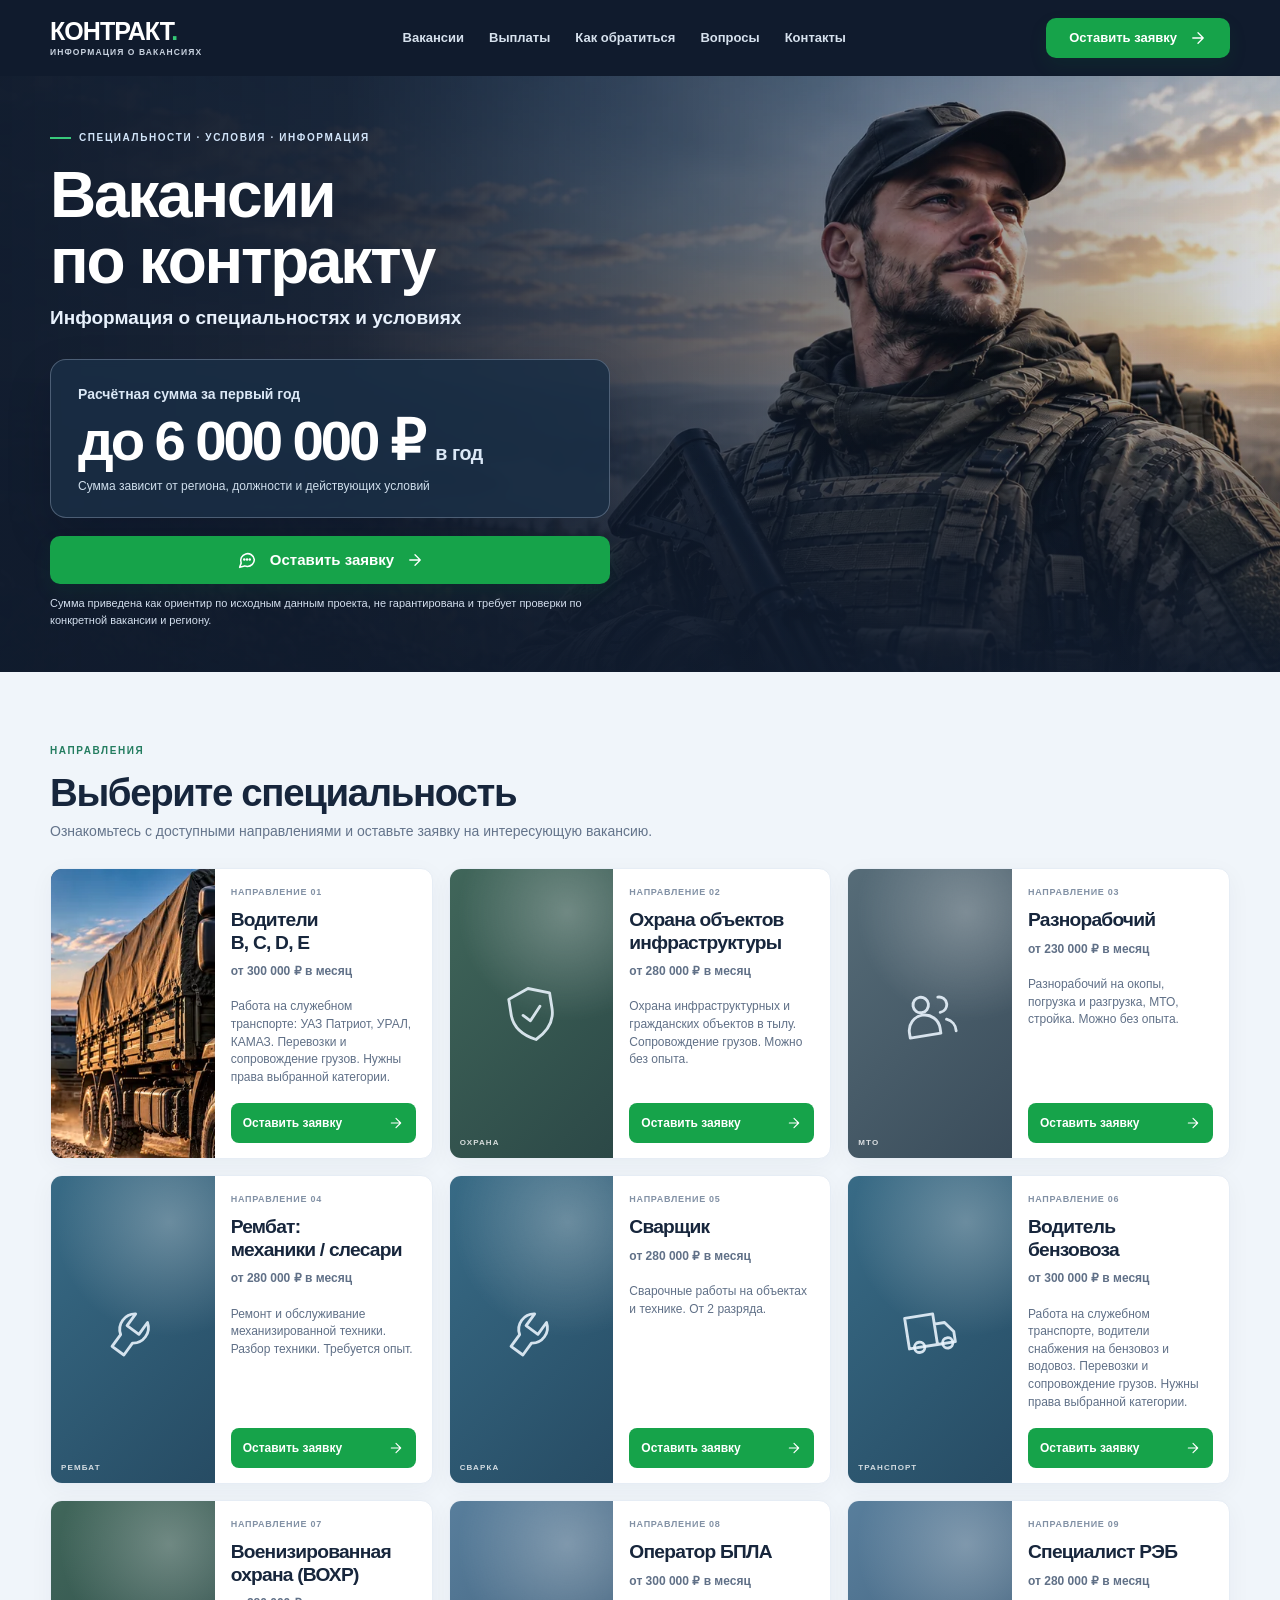
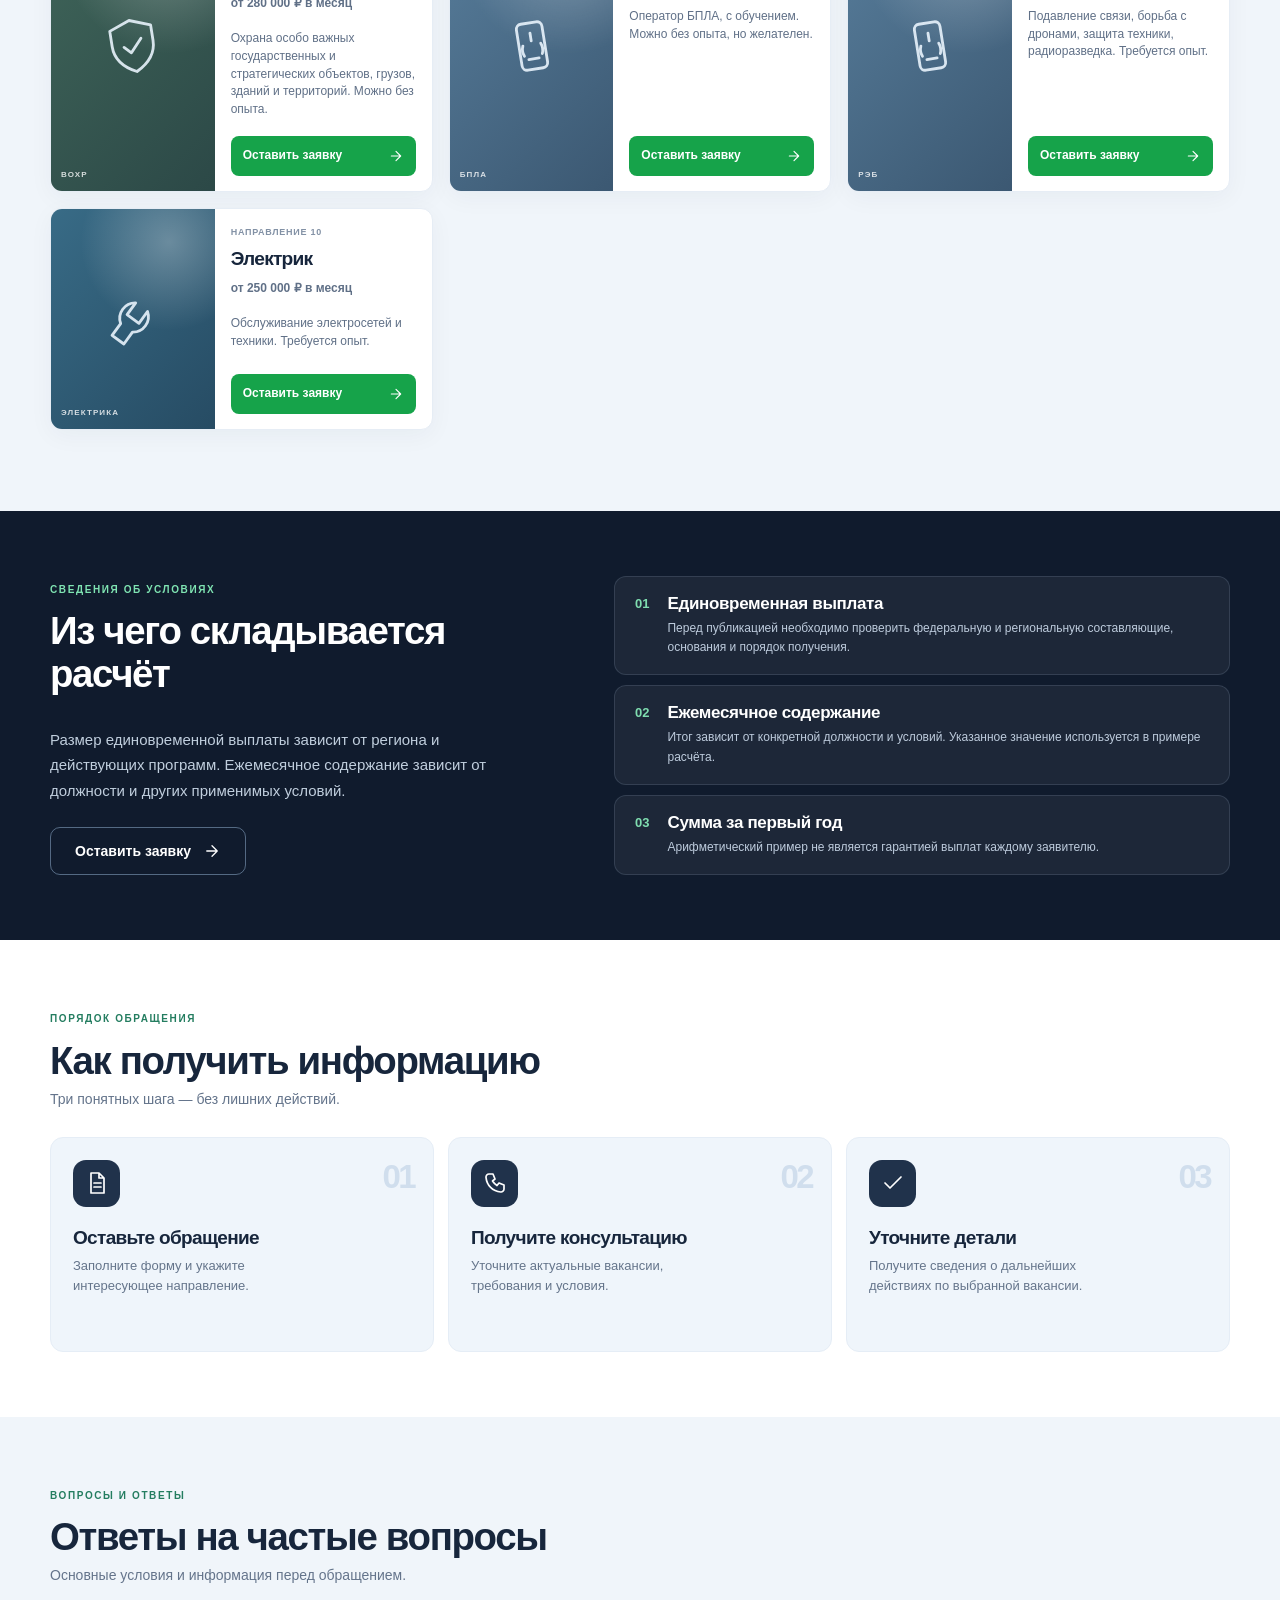
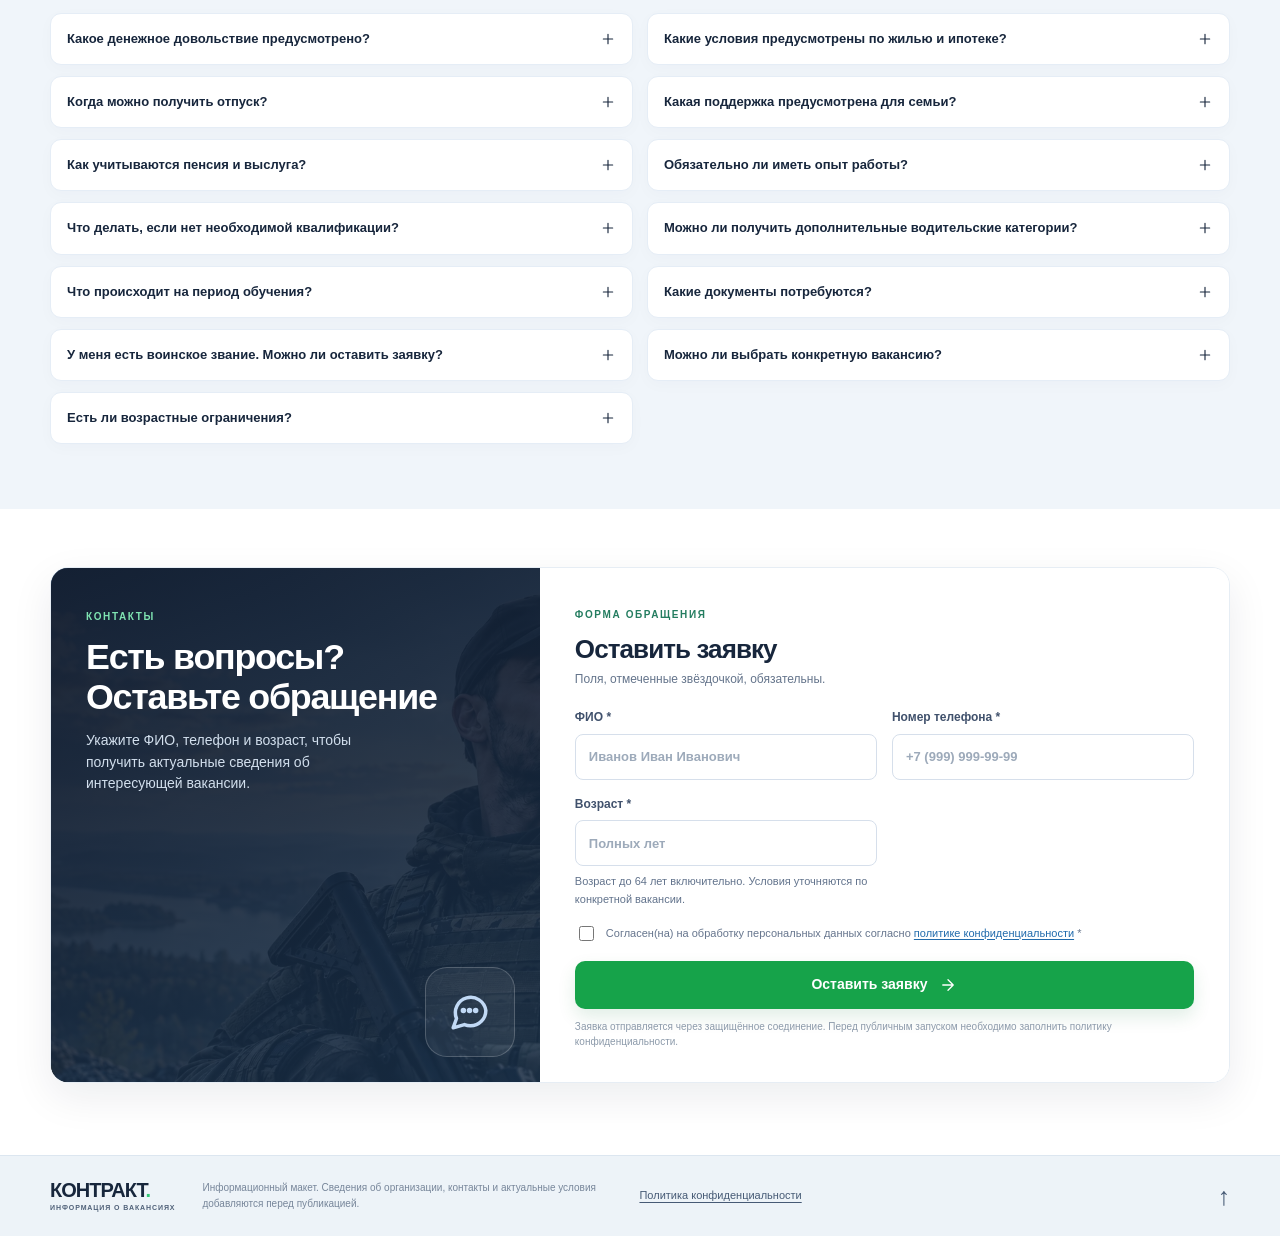
==== commit 001d5fe8: "index.html Removed a paragraph about job vacancies and conditions." ====
--- a/index.html
+++ b/index.html
@@ -191,7 +191,7 @@
 
     </div>
 
-    <p class="section-note reveal">Наличие вакансий, требования, размер выплат и условия необходимо уточнять перед оформлением обращения.</p>
+    <p </p>
   </div>
 </section>
 
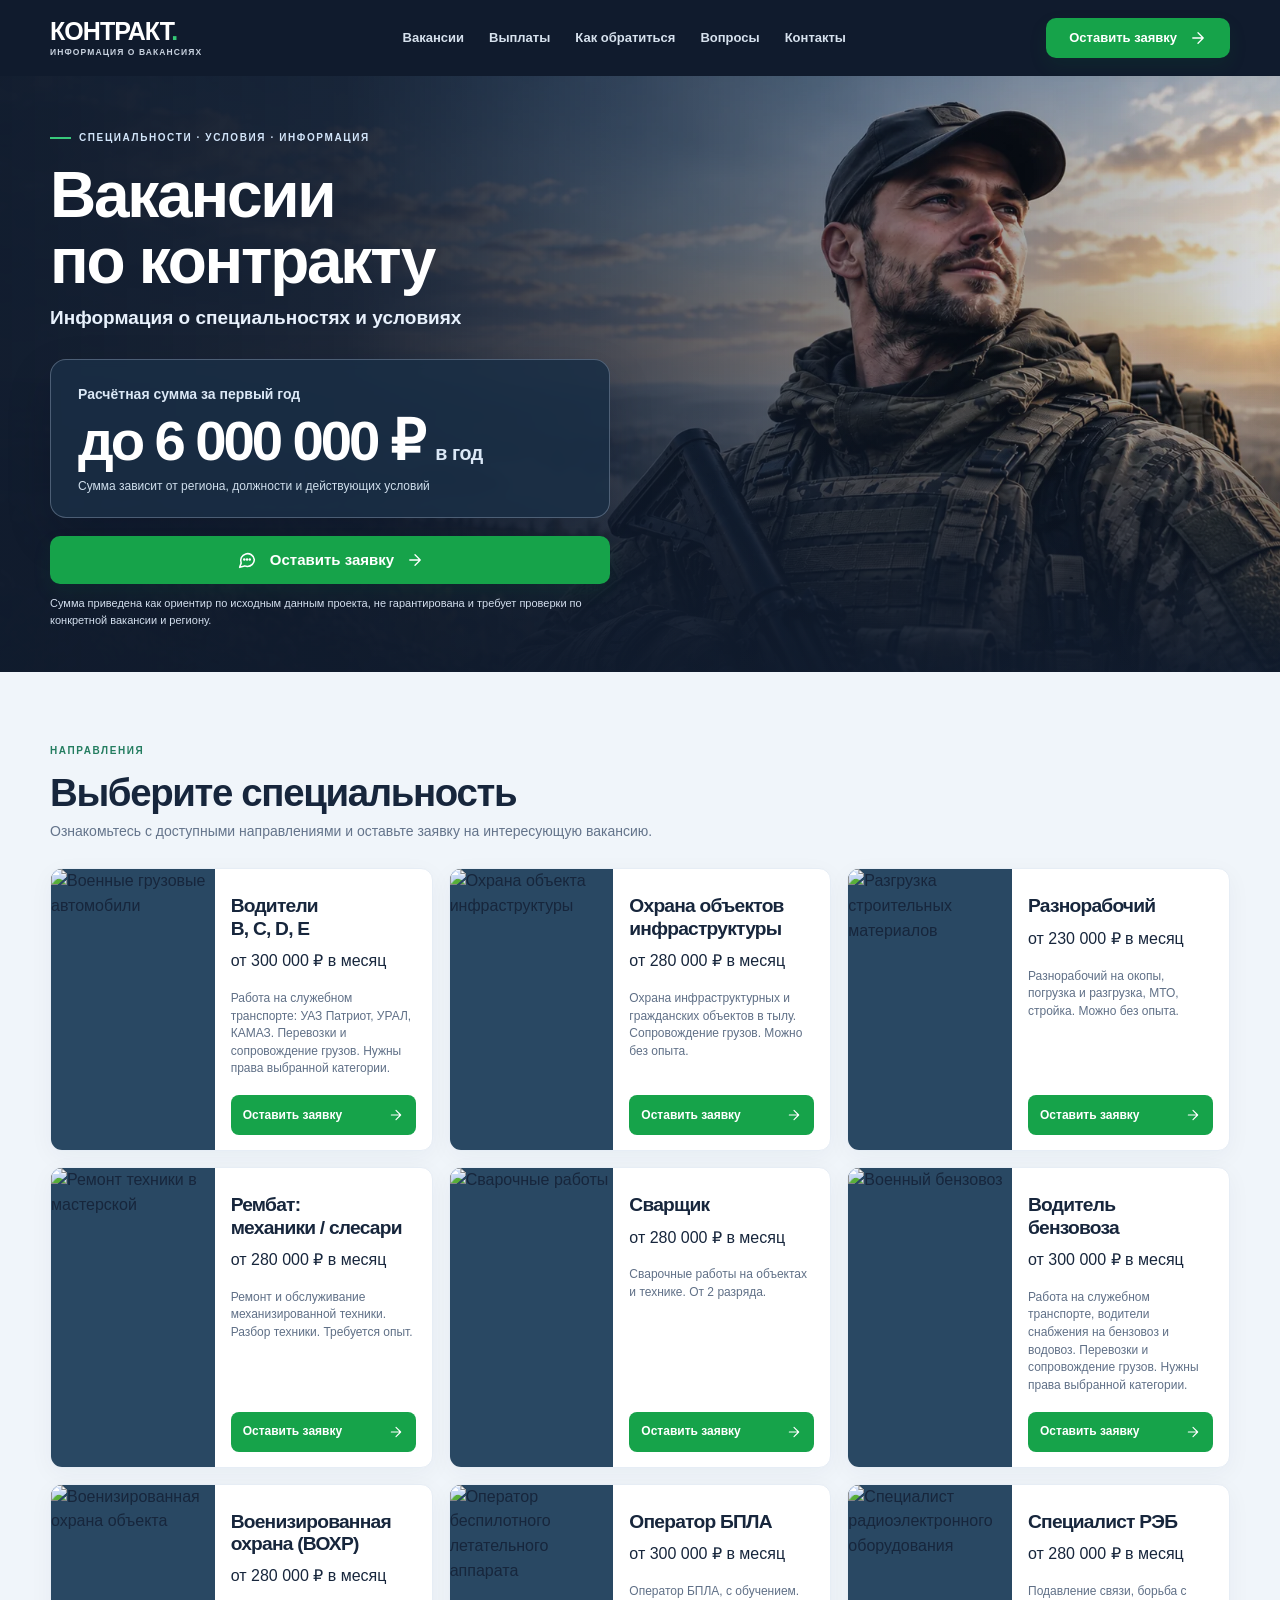
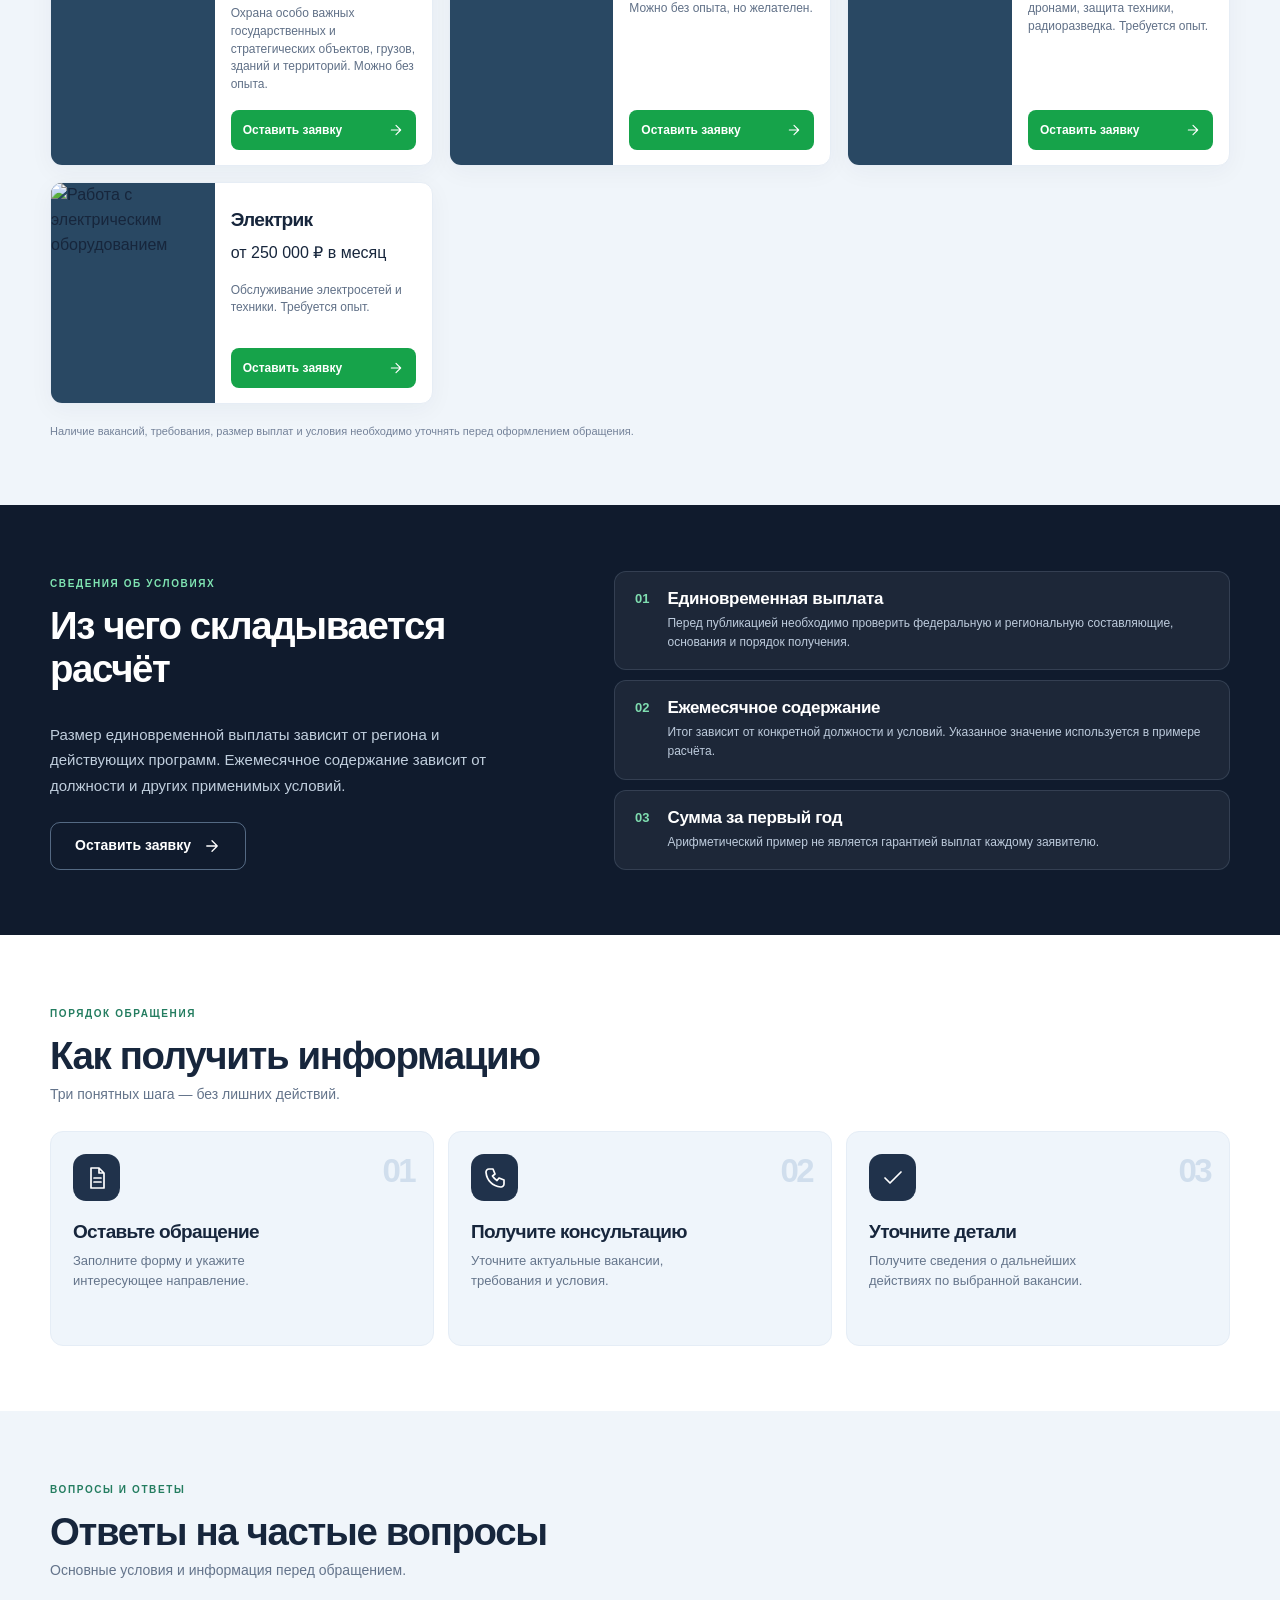
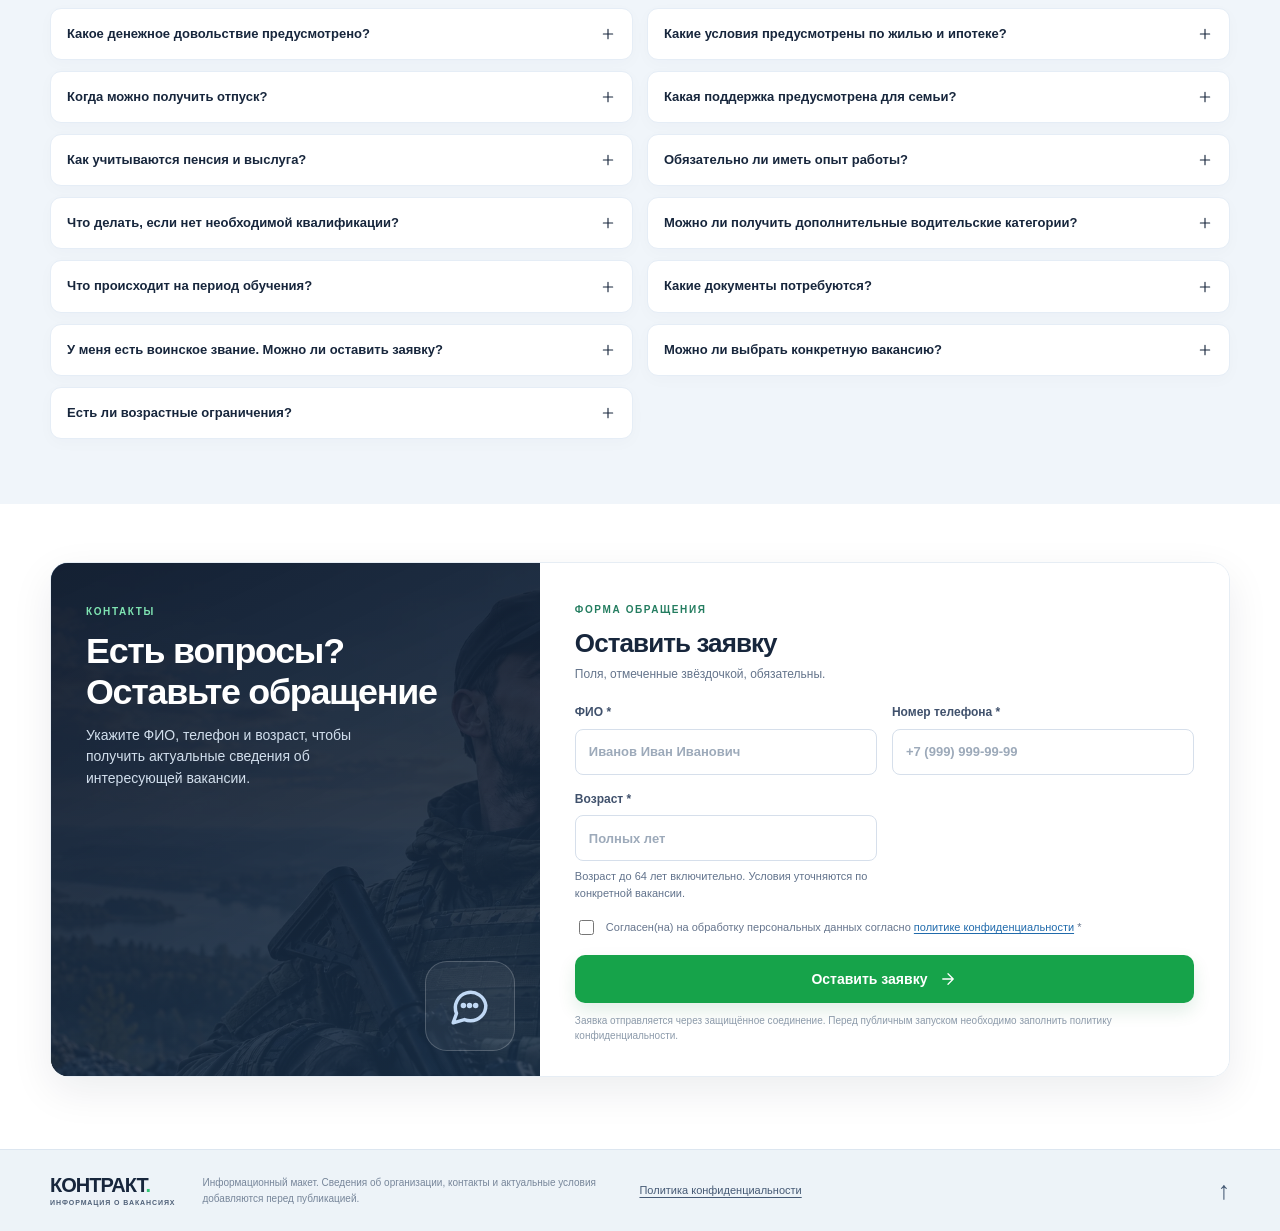
==== commit 91889d84: "Add files via upload" ====
--- a/index.html
+++ b/index.html
@@ -14,6 +14,7 @@
 <link href="css/style.css" rel="stylesheet"/>
 <link href="css/animations.css" rel="stylesheet"/>
 <link href="css/responsive.css" rel="stylesheet"/>
+<link href="css/vacancy-images.css" rel="stylesheet"/>
 <script defer="" src="js/main.js"></script>
 </head>
 <body>
@@ -88,110 +89,98 @@
     <div class="vacancy-grid">
 
       <article class="vacancy-card reveal">
-        <div class="vacancy-cover vacancy-cover--photo">
-          <img alt="Водитель служебного транспорта" decoding="async" height="385" loading="lazy" src="assets/images/driver.webp" width="840"/>
-        </div>
-        <div class="vacancy-body">
-          <span class="vacancy-label">НАПРАВЛЕНИЕ 01</span>
-          <h3><a aria-label="Подробнее о вакансии: Водители B, C, D, E" data-job="driver" href="#job-modal">Водители<br/>B, C, D, E</a></h3>
-          <p class="vacancy-summary"><strong>от 300 000 ₽ в месяц</strong><br/><br/>Работа на служебном транспорте: УАЗ Патриот, УРАЛ, КАМАЗ. Перевозки и сопровождение грузов. Нужны права выбранной категории.</p>
+        <div class="vacancy-cover vacancy-cover--photo vacancy-cover--driver"><img alt="Военные грузовые автомобили" decoding="async" loading="lazy" src="assets/images/vacancy-driver.webp"/></div>
+        <div class="vacancy-body">
+<h3><a aria-label="Подробнее о вакансии: Водители B, C, D, E" data-job="driver" href="#job-modal">Водители<br/>B, C, D, E</a></h3>
+          <p class="vacancy-salary">от 300 000 ₽ в месяц</p><p class="vacancy-summary">Работа на служебном транспорте: УАЗ Патриот, УРАЛ, КАМАЗ. Перевозки и сопровождение грузов. Нужны права выбранной категории.</p>
           <button class="vacancy-link" aria-label="Оставить заявку: Водители B, C, D, E" data-apply-job="driver" type="button">Оставить заявку <svg><use href="#i-arrow"></use></svg></button>
         </div>
       </article>
 
       <article class="vacancy-card reveal">
-        <div class="vacancy-cover vacancy-cover--guard"><svg><use href="#i-shield"></use></svg><span class="cover-label">ОХРАНА</span></div>
-        <div class="vacancy-body">
-          <span class="vacancy-label">НАПРАВЛЕНИЕ 02</span>
-          <h3><a aria-label="Подробнее о вакансии: Охрана объектов инфраструктуры" data-job="security" href="#job-modal">Охрана объектов<br/>инфраструктуры</a></h3>
-          <p class="vacancy-summary"><strong>от 280 000 ₽ в месяц</strong><br/><br/>Охрана инфраструктурных и гражданских объектов в тылу. Сопровождение грузов. Можно без опыта.</p>
+        <div class="vacancy-cover vacancy-cover--photo vacancy-cover--security"><img alt="Охрана объекта инфраструктуры" decoding="async" loading="lazy" src="assets/images/vacancy-security.webp"/></div>
+        <div class="vacancy-body">
+<h3><a aria-label="Подробнее о вакансии: Охрана объектов инфраструктуры" data-job="security" href="#job-modal">Охрана объектов<br/>инфраструктуры</a></h3>
+          <p class="vacancy-salary">от 280 000 ₽ в месяц</p><p class="vacancy-summary">Охрана инфраструктурных и гражданских объектов в тылу. Сопровождение грузов. Можно без опыта.</p>
           <button class="vacancy-link" aria-label="Оставить заявку: Охрана объектов инфраструктуры" data-apply-job="security" type="button">Оставить заявку <svg><use href="#i-arrow"></use></svg></button>
         </div>
       </article>
 
       <article class="vacancy-card reveal">
-        <div class="vacancy-cover vacancy-cover--team"><svg><use href="#i-users"></use></svg><span class="cover-label">МТО</span></div>
-        <div class="vacancy-body">
-          <span class="vacancy-label">НАПРАВЛЕНИЕ 03</span>
-          <h3><a aria-label="Подробнее о вакансии: Разнорабочий" data-job="laborer" href="#job-modal">Разнорабочий</a></h3>
-          <p class="vacancy-summary"><strong>от 230 000 ₽ в месяц</strong><br/><br/>Разнорабочий на окопы, погрузка и разгрузка, МТО, стройка. Можно без опыта.</p>
+        <div class="vacancy-cover vacancy-cover--photo vacancy-cover--laborer"><img alt="Разгрузка строительных материалов" decoding="async" loading="lazy" src="assets/images/vacancy-laborer.webp"/></div>
+        <div class="vacancy-body">
+<h3><a aria-label="Подробнее о вакансии: Разнорабочий" data-job="laborer" href="#job-modal">Разнорабочий</a></h3>
+          <p class="vacancy-salary">от 230 000 ₽ в месяц</p><p class="vacancy-summary">Разнорабочий на окопы, погрузка и разгрузка, МТО, стройка. Можно без опыта.</p>
           <button class="vacancy-link" aria-label="Оставить заявку: Разнорабочий" data-apply-job="laborer" type="button">Оставить заявку <svg><use href="#i-arrow"></use></svg></button>
         </div>
       </article>
 
       <article class="vacancy-card reveal">
-        <div class="vacancy-cover vacancy-cover--mechanic"><svg><use href="#i-tool"></use></svg><span class="cover-label">РЕМБАТ</span></div>
-        <div class="vacancy-body">
-          <span class="vacancy-label">НАПРАВЛЕНИЕ 04</span>
-          <h3><a aria-label="Подробнее о вакансии: Рембат — механики и слесари" data-job="rembat" href="#job-modal">Рембат:<br/>механики / слесари</a></h3>
-          <p class="vacancy-summary"><strong>от 280 000 ₽ в месяц</strong><br/><br/>Ремонт и обслуживание механизированной техники. Разбор техники. Требуется опыт.</p>
+        <div class="vacancy-cover vacancy-cover--photo vacancy-cover--rembat"><img alt="Ремонт техники в мастерской" decoding="async" loading="lazy" src="assets/images/vacancy-rembat.webp"/></div>
+        <div class="vacancy-body">
+<h3><a aria-label="Подробнее о вакансии: Рембат — механики и слесари" data-job="rembat" href="#job-modal">Рембат:<br/>механики / слесари</a></h3>
+          <p class="vacancy-salary">от 280 000 ₽ в месяц</p><p class="vacancy-summary">Ремонт и обслуживание механизированной техники. Разбор техники. Требуется опыт.</p>
           <button class="vacancy-link" aria-label="Оставить заявку: Рембат — механики и слесари" data-apply-job="rembat" type="button">Оставить заявку <svg><use href="#i-arrow"></use></svg></button>
         </div>
       </article>
 
       <article class="vacancy-card reveal">
-        <div class="vacancy-cover vacancy-cover--mechanic"><svg><use href="#i-tool"></use></svg><span class="cover-label">СВАРКА</span></div>
-        <div class="vacancy-body">
-          <span class="vacancy-label">НАПРАВЛЕНИЕ 05</span>
-          <h3><a aria-label="Подробнее о вакансии: Сварщик" data-job="welder" href="#job-modal">Сварщик</a></h3>
-          <p class="vacancy-summary"><strong>от 280 000 ₽ в месяц</strong><br/><br/>Сварочные работы на объектах и технике. От 2 разряда.</p>
+        <div class="vacancy-cover vacancy-cover--photo vacancy-cover--welder"><img alt="Сварочные работы" decoding="async" loading="lazy" src="assets/images/vacancy-welder.webp"/></div>
+        <div class="vacancy-body">
+<h3><a aria-label="Подробнее о вакансии: Сварщик" data-job="welder" href="#job-modal">Сварщик</a></h3>
+          <p class="vacancy-salary">от 280 000 ₽ в месяц</p><p class="vacancy-summary">Сварочные работы на объектах и технике. От 2 разряда.</p>
           <button class="vacancy-link" aria-label="Оставить заявку: Сварщик" data-apply-job="welder" type="button">Оставить заявку <svg><use href="#i-arrow"></use></svg></button>
         </div>
       </article>
 
       <article class="vacancy-card reveal">
-        <div class="vacancy-cover vacancy-cover--mechanic"><svg><use href="#i-truck"></use></svg><span class="cover-label">ТРАНСПОРТ</span></div>
-        <div class="vacancy-body">
-          <span class="vacancy-label">НАПРАВЛЕНИЕ 06</span>
-          <h3><a aria-label="Подробнее о вакансии: Водитель бензовоза" data-job="tanker" href="#job-modal">Водитель<br/>бензовоза</a></h3>
-          <p class="vacancy-summary"><strong>от 300 000 ₽ в месяц</strong><br/><br/>Работа на служебном транспорте, водители снабжения на бензовоз и водовоз. Перевозки и сопровождение грузов. Нужны права выбранной категории.</p>
+        <div class="vacancy-cover vacancy-cover--photo vacancy-cover--tanker"><img alt="Военный бензовоз" decoding="async" loading="lazy" src="assets/images/vacancy-tanker.webp"/></div>
+        <div class="vacancy-body">
+<h3><a aria-label="Подробнее о вакансии: Водитель бензовоза" data-job="tanker" href="#job-modal">Водитель<br/>бензовоза</a></h3>
+          <p class="vacancy-salary">от 300 000 ₽ в месяц</p><p class="vacancy-summary">Работа на служебном транспорте, водители снабжения на бензовоз и водовоз. Перевозки и сопровождение грузов. Нужны права выбранной категории.</p>
           <button class="vacancy-link" aria-label="Оставить заявку: Водитель бензовоза" data-apply-job="tanker" type="button">Оставить заявку <svg><use href="#i-arrow"></use></svg></button>
         </div>
       </article>
 
       <article class="vacancy-card reveal">
-        <div class="vacancy-cover vacancy-cover--guard"><svg><use href="#i-shield"></use></svg><span class="cover-label">ВОХР</span></div>
-        <div class="vacancy-body">
-          <span class="vacancy-label">НАПРАВЛЕНИЕ 07</span>
-          <h3><a aria-label="Подробнее о вакансии: Военизированная охрана ВОХР" data-job="vohr" href="#job-modal">Военизированная<br/>охрана (ВОХР)</a></h3>
-          <p class="vacancy-summary"><strong>от 280 000 ₽ в месяц</strong><br/><br/>Охрана особо важных государственных и стратегических объектов, грузов, зданий и территорий. Можно без опыта.</p>
+        <div class="vacancy-cover vacancy-cover--photo vacancy-cover--vohr"><img alt="Военизированная охрана объекта" decoding="async" loading="lazy" src="assets/images/vacancy-vohr.webp"/></div>
+        <div class="vacancy-body">
+<h3><a aria-label="Подробнее о вакансии: Военизированная охрана ВОХР" data-job="vohr" href="#job-modal">Военизированная<br/>охрана (ВОХР)</a></h3>
+          <p class="vacancy-salary">от 280 000 ₽ в месяц</p><p class="vacancy-summary">Охрана особо важных государственных и стратегических объектов, грузов, зданий и территорий. Можно без опыта.</p>
           <button class="vacancy-link" aria-label="Оставить заявку: Военизированная охрана ВОХР" data-apply-job="vohr" type="button">Оставить заявку <svg><use href="#i-arrow"></use></svg></button>
         </div>
       </article>
 
       <article class="vacancy-card reveal">
-        <div class="vacancy-cover vacancy-cover--radio"><svg><use href="#i-radio"></use></svg><span class="cover-label">БПЛА</span></div>
-        <div class="vacancy-body">
-          <span class="vacancy-label">НАПРАВЛЕНИЕ 08</span>
-          <h3><a aria-label="Подробнее о вакансии: Оператор БПЛА" data-job="uav" href="#job-modal">Оператор БПЛА</a></h3>
-          <p class="vacancy-summary"><strong>от 300 000 ₽ в месяц</strong><br/><br/>Оператор БПЛА, с обучением. Можно без опыта, но желателен.</p>
+        <div class="vacancy-cover vacancy-cover--photo vacancy-cover--uav"><img alt="Оператор беспилотного летательного аппарата" decoding="async" loading="lazy" src="assets/images/vacancy-uav.webp"/></div>
+        <div class="vacancy-body">
+<h3><a aria-label="Подробнее о вакансии: Оператор БПЛА" data-job="uav" href="#job-modal">Оператор БПЛА</a></h3>
+          <p class="vacancy-salary">от 300 000 ₽ в месяц</p><p class="vacancy-summary">Оператор БПЛА, с обучением. Можно без опыта, но желателен.</p>
           <button class="vacancy-link" aria-label="Оставить заявку: Оператор БПЛА" data-apply-job="uav" type="button">Оставить заявку <svg><use href="#i-arrow"></use></svg></button>
         </div>
       </article>
 
       <article class="vacancy-card reveal">
-        <div class="vacancy-cover vacancy-cover--radio"><svg><use href="#i-radio"></use></svg><span class="cover-label">РЭБ</span></div>
-        <div class="vacancy-body">
-          <span class="vacancy-label">НАПРАВЛЕНИЕ 09</span>
-          <h3><a aria-label="Подробнее о вакансии: Специалист РЭБ" data-job="reb" href="#job-modal">Специалист РЭБ</a></h3>
-          <p class="vacancy-summary"><strong>от 280 000 ₽ в месяц</strong><br/><br/>Подавление связи, борьба с дронами, защита техники, радиоразведка. Требуется опыт.</p>
+        <div class="vacancy-cover vacancy-cover--photo vacancy-cover--reb"><img alt="Специалист радиоэлектронного оборудования" decoding="async" loading="lazy" src="assets/images/vacancy-reb.webp"/></div>
+        <div class="vacancy-body">
+<h3><a aria-label="Подробнее о вакансии: Специалист РЭБ" data-job="reb" href="#job-modal">Специалист РЭБ</a></h3>
+          <p class="vacancy-salary">от 280 000 ₽ в месяц</p><p class="vacancy-summary">Подавление связи, борьба с дронами, защита техники, радиоразведка. Требуется опыт.</p>
           <button class="vacancy-link" aria-label="Оставить заявку: Специалист РЭБ" data-apply-job="reb" type="button">Оставить заявку <svg><use href="#i-arrow"></use></svg></button>
         </div>
       </article>
 
       <article class="vacancy-card reveal">
-        <div class="vacancy-cover vacancy-cover--mechanic"><svg><use href="#i-tool"></use></svg><span class="cover-label">ЭЛЕКТРИКА</span></div>
-        <div class="vacancy-body">
-          <span class="vacancy-label">НАПРАВЛЕНИЕ 10</span>
-          <h3><a aria-label="Подробнее о вакансии: Электрик" data-job="electrician" href="#job-modal">Электрик</a></h3>
-          <p class="vacancy-summary"><strong>от 250 000 ₽ в месяц</strong><br/><br/>Обслуживание электросетей и техники. Требуется опыт.</p>
+        <div class="vacancy-cover vacancy-cover--photo vacancy-cover--electrician"><img alt="Работа с электрическим оборудованием" decoding="async" loading="lazy" src="assets/images/vacancy-electrician.webp"/></div>
+        <div class="vacancy-body">
+<h3><a aria-label="Подробнее о вакансии: Электрик" data-job="electrician" href="#job-modal">Электрик</a></h3>
+          <p class="vacancy-salary">от 250 000 ₽ в месяц</p><p class="vacancy-summary">Обслуживание электросетей и техники. Требуется опыт.</p>
           <button class="vacancy-link" aria-label="Оставить заявку: Электрик" data-apply-job="electrician" type="button">Оставить заявку <svg><use href="#i-arrow"></use></svg></button>
         </div>
       </article>
 
     </div>
 
-    <p </p>
+    <p class="section-note reveal">Наличие вакансий, требования, размер выплат и условия необходимо уточнять перед оформлением обращения.</p>
   </div>
 </section>
 
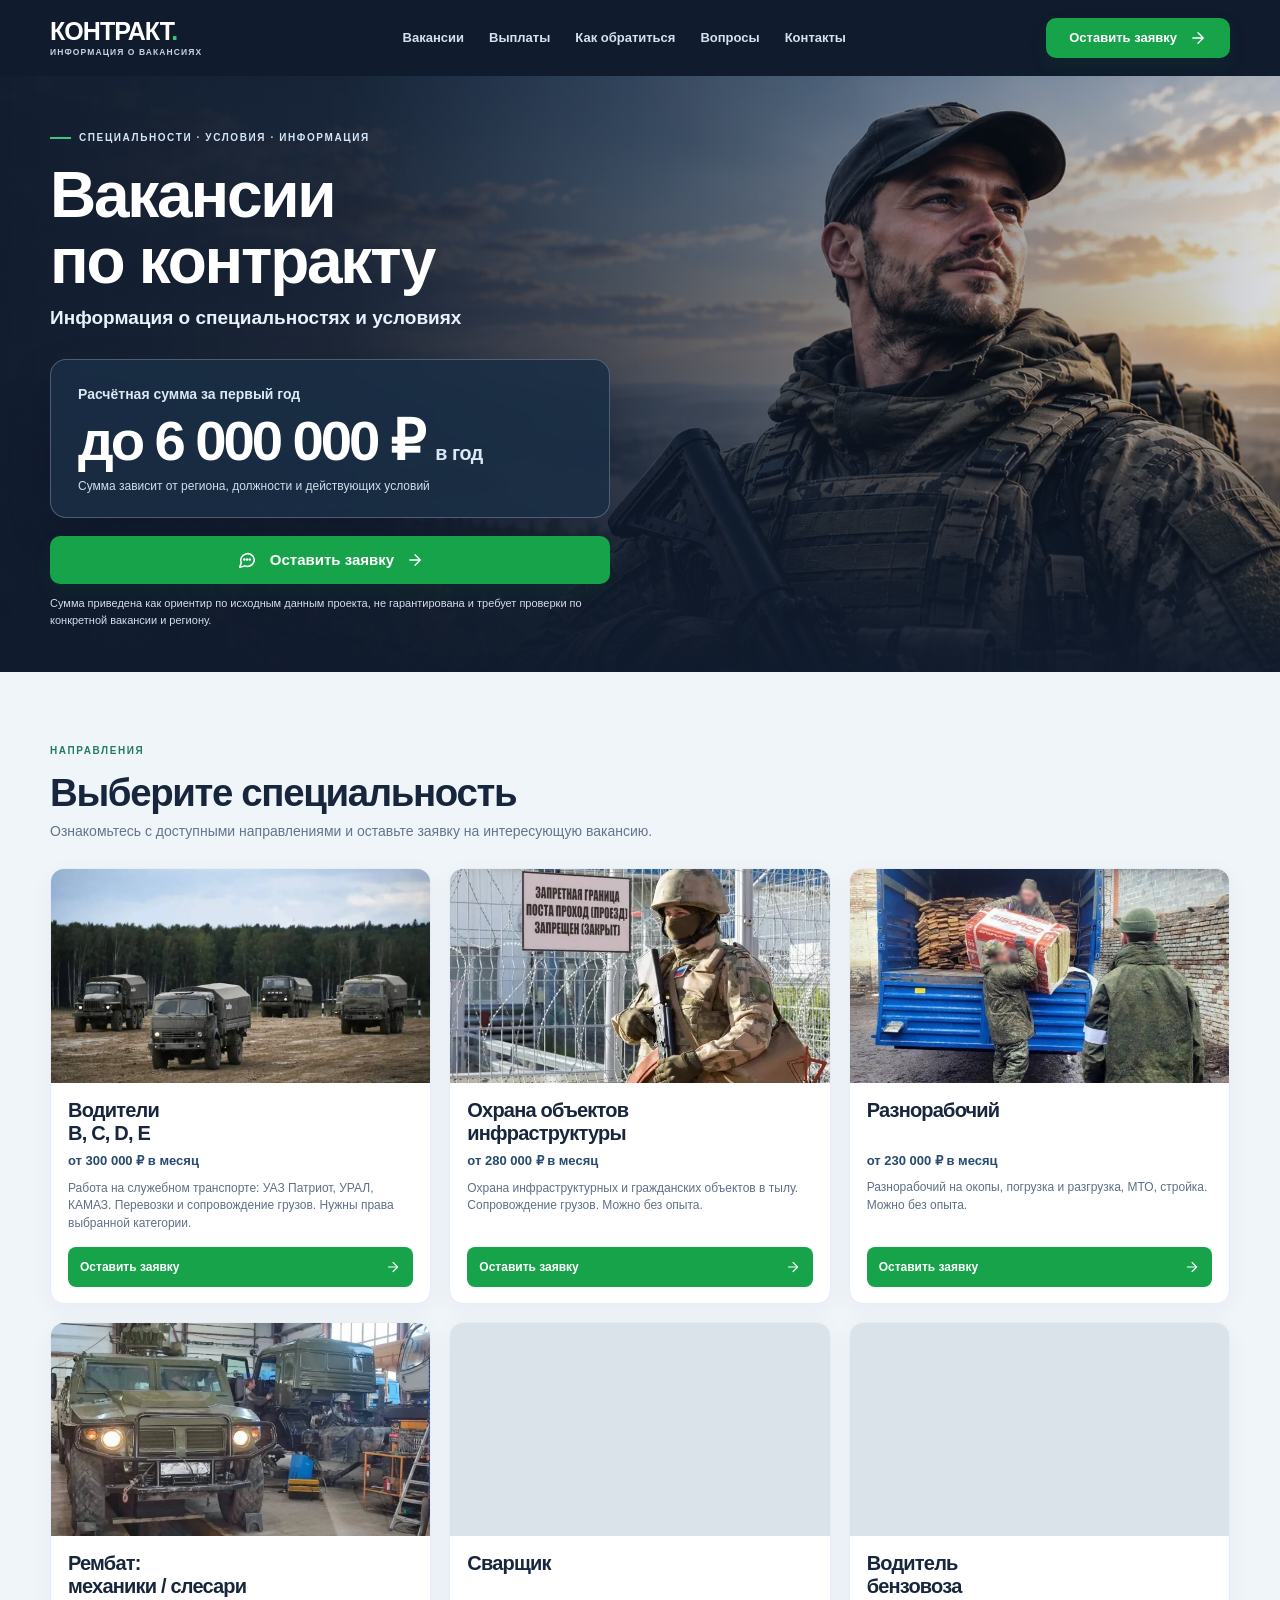
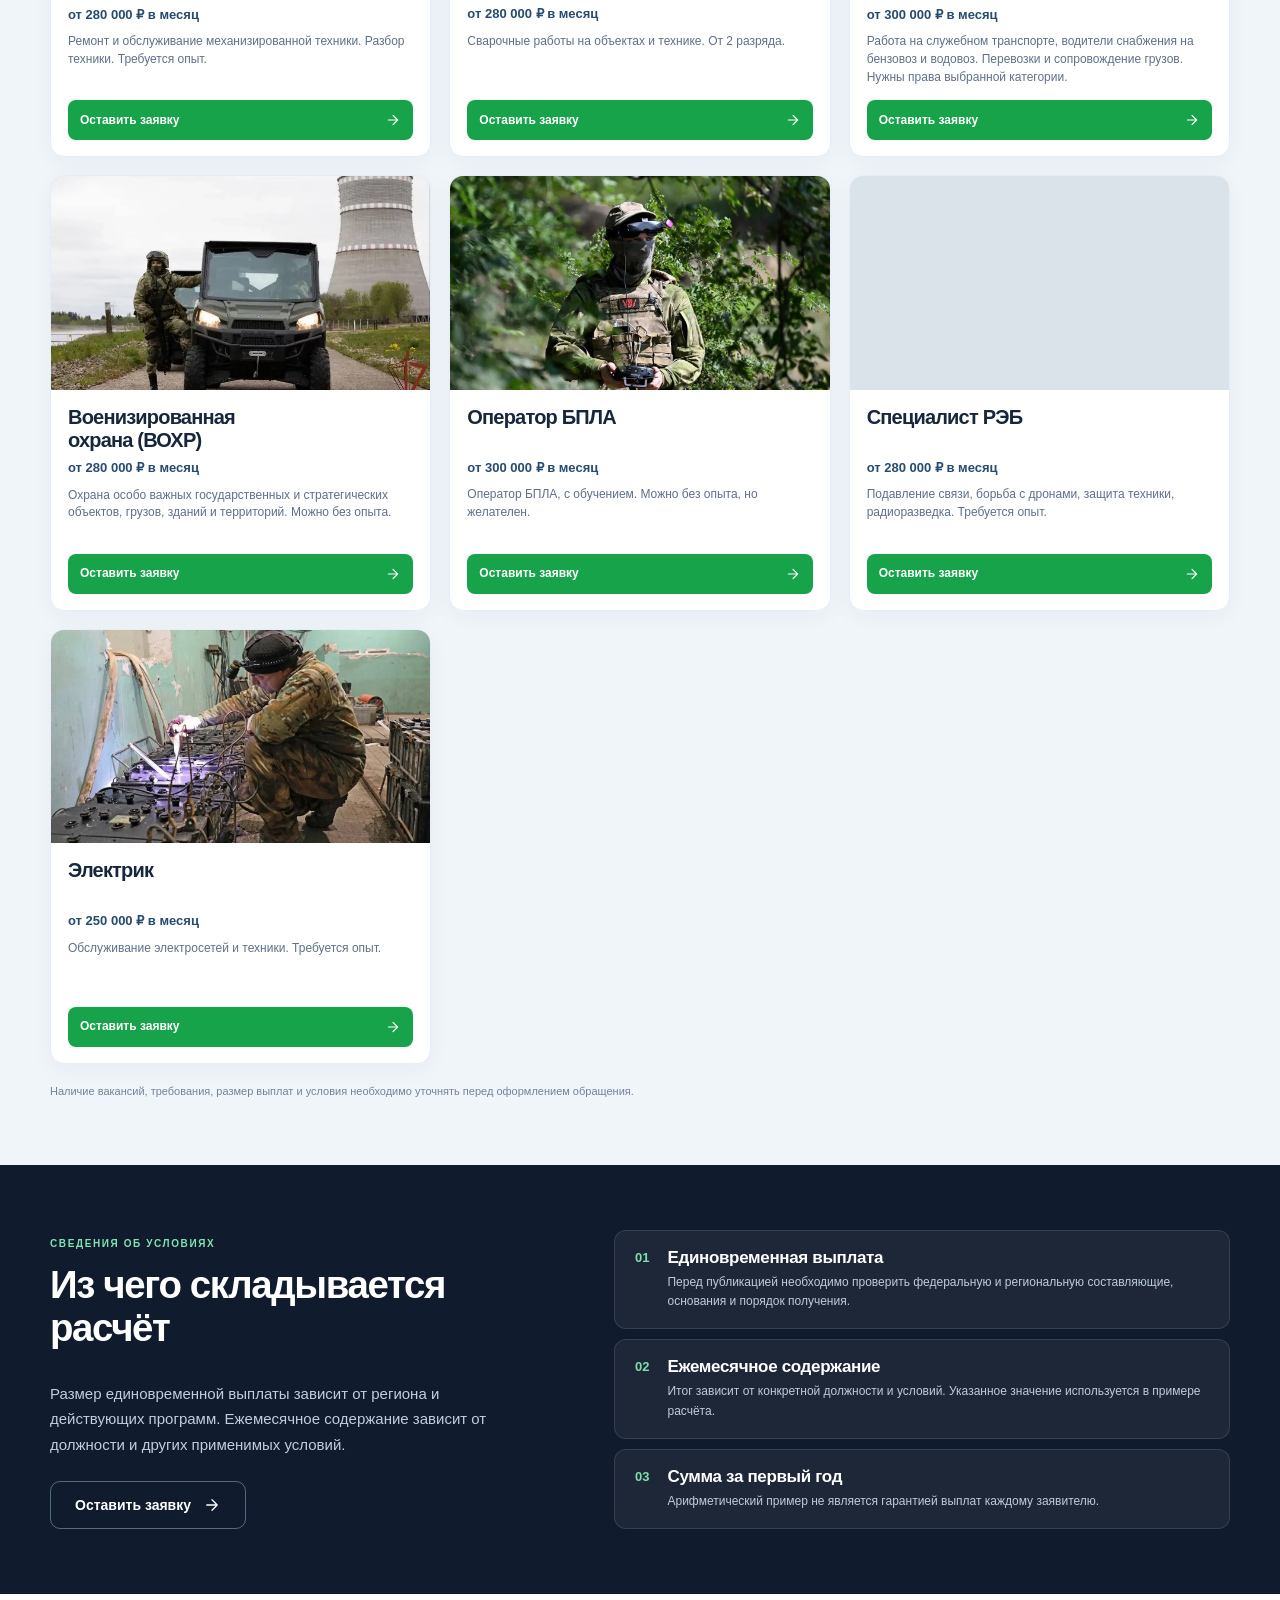
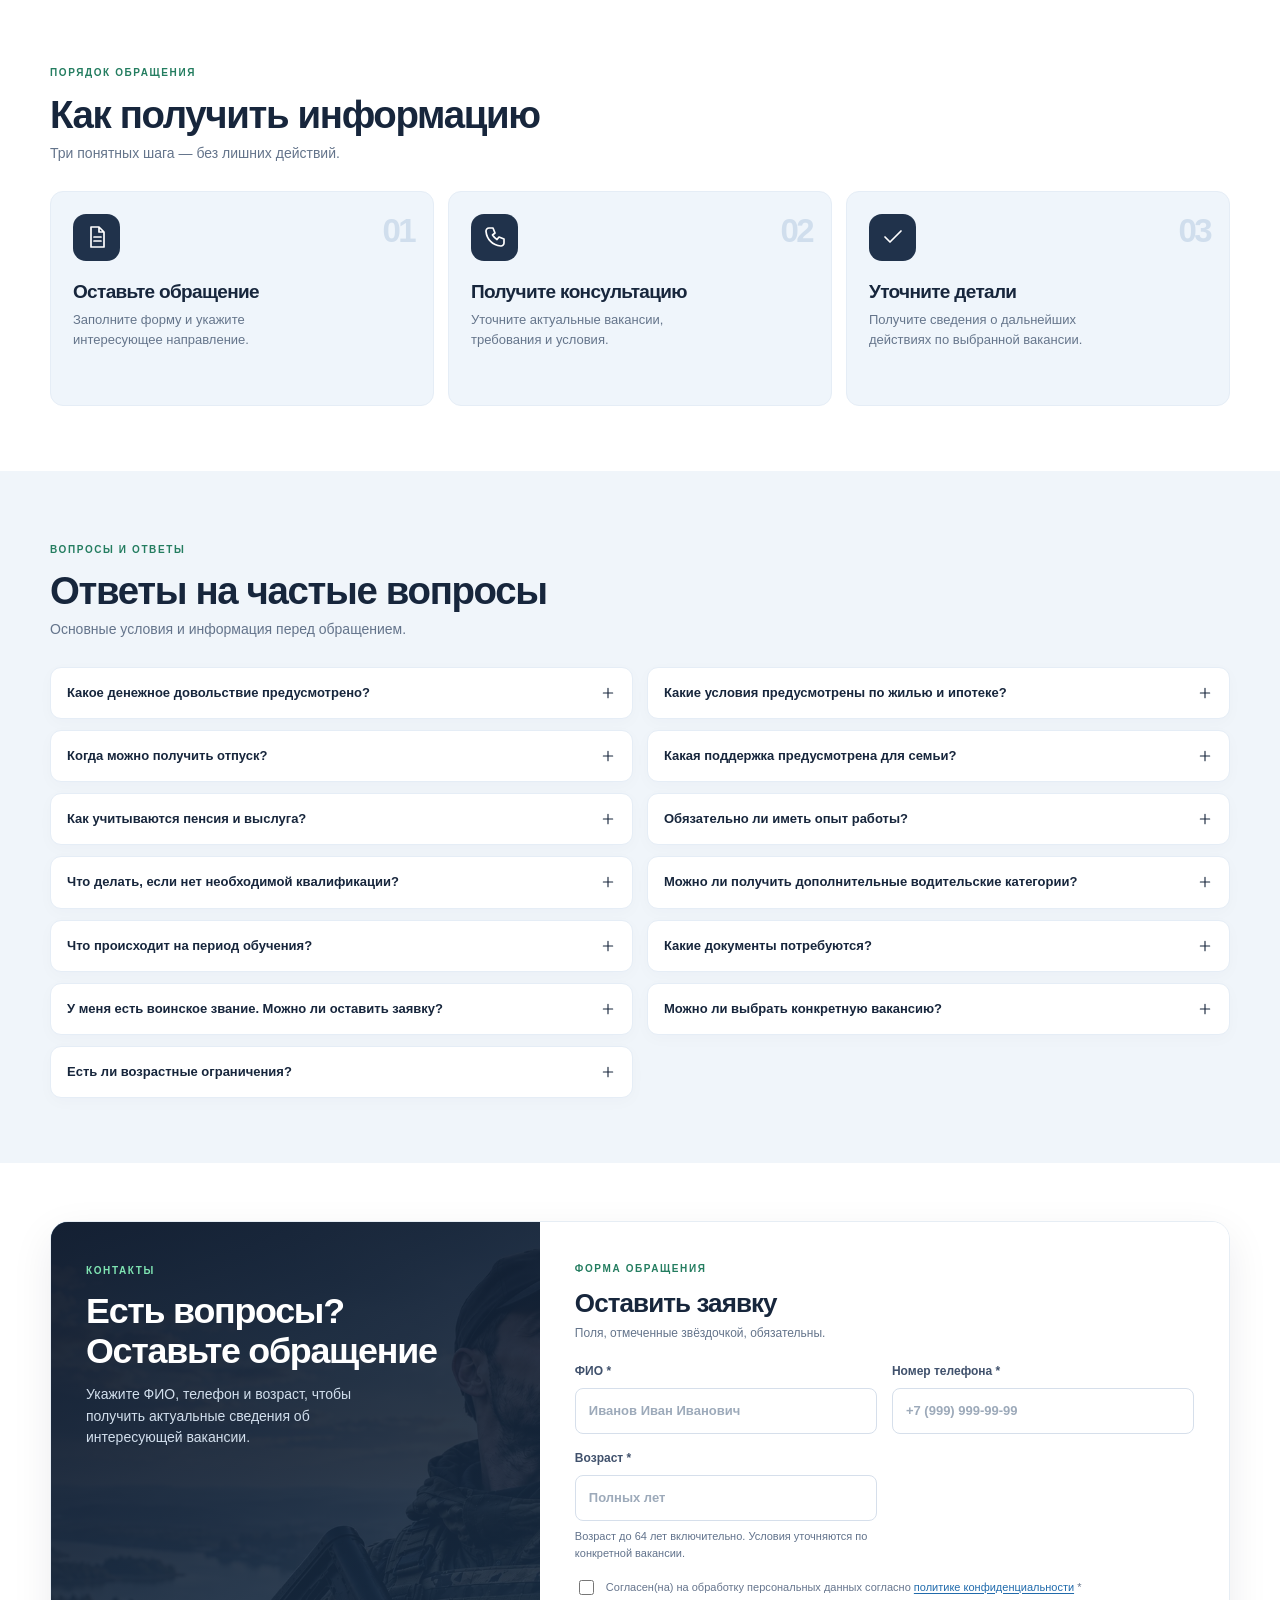
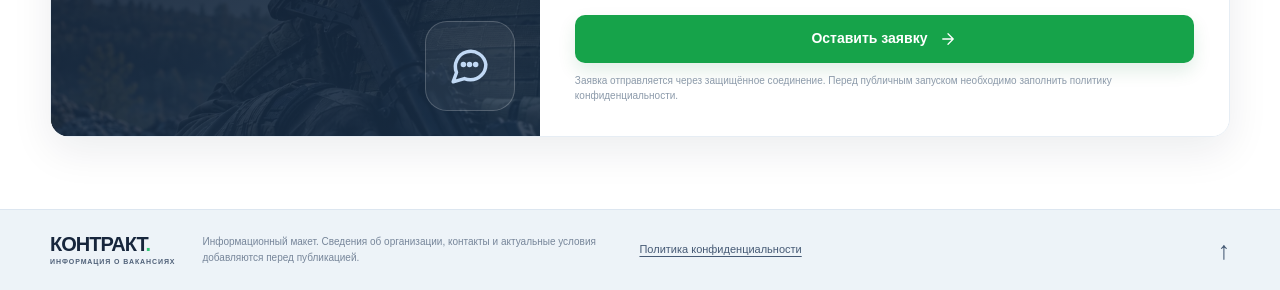
==== commit 154b2a5a: "index.html" ====
--- a/index.html
+++ b/index.html
@@ -319,7 +319,13 @@
 <label class="age-field">Возраст *<input aria-describedby="age-note-modal-form" inputmode="numeric" max="64" min="18" name="age" placeholder="Полных лет" required="" step="1" type="number"/><small class="field-note" id="age-note-modal-form">Возраст до 64 лет включительно. Условия уточняются по конкретной вакансии.</small></label>
 </div>
 <input name="vacancy" type="hidden" value=""/><label class="hp-field" aria-hidden="true" tabindex="-1">Ваш сайт<input autocomplete="off" name="website" tabindex="-1" type="text"/></label>
-<label class="consent"><input name="consent" required="" type="checkbox"/><span>Согласен(на) на обработку персональных данных согласно <a href="privacy.html" rel="noopener" target="_blank">политике конфиденциальности</a> *</span></label>
+<label class="consent">
+  <input name="consent" required="" type="checkbox"/>
+  <span>
+    Я даю согласие на обработку персональных данных в соответствии с
+    <a href="consent.html" rel="noopener" target="_blank">Согласием на обработку персональных данных</a> *
+  </span>
+</label>
 <button class="button button--green submit-button" type="submit">Оставить заявку <svg><use href="#i-arrow"></use></svg></button>
 <p aria-live="polite" class="form-status" role="status"></p></form>
 <p class="form-caption">Заявка отправляется через Cloudflare Worker в Telegram-группу менеджеров.</p>
--- a/css/vacancy-images.css
+++ b/css/vacancy-images.css
@@ -0,0 +1,139 @@
+/* Compact vertical vacancy cards */
+.vacancies-section .vacancy-grid{
+  display:grid;
+  grid-template-columns:repeat(3,minmax(0,1fr));
+  gap:18px;
+}
+
+.vacancies-section .vacancy-card{
+  min-height:0;
+  height:100%;
+  display:flex;
+  flex-direction:column;
+  overflow:hidden;
+  border-radius:14px;
+  background:#fff;
+}
+
+.vacancies-section .vacancy-cover{
+  width:100%;
+  flex:none;
+  aspect-ratio:16/9;
+  min-height:0;
+  position:relative;
+  overflow:hidden;
+  background:#dbe3ea;
+}
+
+.vacancies-section .vacancy-cover--photo img{
+  width:100%;
+  height:100%;
+  min-width:100%;
+  min-height:100%;
+  max-width:none;
+  object-fit:cover;
+  display:block;
+  transition:transform .35s ease;
+}
+
+.vacancies-section .vacancy-card:hover .vacancy-cover--photo img{
+  transform:scale(1.035);
+}
+
+.vacancies-section .vacancy-body{
+  flex:1;
+  display:flex;
+  flex-direction:column;
+  justify-content:flex-start;
+  padding:16px 17px 16px;
+}
+
+.vacancies-section .vacancy-body h3{
+  margin:0 0 7px;
+  font-size:20px;
+  line-height:1.16;
+  min-height:46px;
+}
+
+.vacancies-section .vacancy-body h3 a{
+  display:-webkit-box;
+  -webkit-box-orient:vertical;
+  -webkit-line-clamp:2;
+  overflow:hidden;
+}
+
+.vacancies-section .vacancy-salary{
+  margin:0 0 10px;
+  color:#274b70;
+  font-size:13px;
+  line-height:1.35;
+  font-weight:800;
+}
+
+.vacancies-section .vacancy-summary{
+  margin:0 0 14px;
+  color:#607087;
+  font-size:12px;
+  line-height:1.48;
+  display:-webkit-box;
+  -webkit-box-orient:vertical;
+  -webkit-line-clamp:3;
+  overflow:hidden;
+  min-height:53px;
+}
+
+.vacancies-section .vacancy-link{
+  margin-top:auto;
+  width:100%;
+  min-height:40px;
+  padding:9px 12px;
+  border-radius:8px;
+}
+
+/* Focal points after 16:9 crop */
+.vacancy-cover--driver img{object-position:50% 55%}
+.vacancy-cover--security img{object-position:52% 42%}
+.vacancy-cover--laborer img{object-position:50% 38%}
+.vacancy-cover--rembat img{object-position:48% 50%}
+.vacancy-cover--welder img{object-position:50% 48%}
+.vacancy-cover--tanker img{object-position:50% 52%}
+.vacancy-cover--vohr img{object-position:50% 48%}
+.vacancy-cover--uav img{object-position:50% 38%}
+.vacancy-cover--reb img{object-position:52% 50%}
+.vacancy-cover--electrician img{object-position:55% 50%}
+
+@media(max-width:900px){
+  .vacancies-section .vacancy-grid{
+    grid-template-columns:repeat(2,minmax(0,1fr));
+  }
+}
+
+@media(max-width:620px){
+  .vacancies-section .vacancy-grid{
+    grid-template-columns:1fr;
+    gap:12px;
+  }
+
+  .vacancies-section .vacancy-card{
+    max-width:520px;
+    width:100%;
+    margin-inline:auto;
+  }
+
+  .vacancies-section .vacancy-cover{
+    aspect-ratio:16/9;
+  }
+
+  .vacancies-section .vacancy-body{
+    padding:14px 15px 15px;
+  }
+
+  .vacancies-section .vacancy-body h3{
+    min-height:0;
+    font-size:19px;
+  }
+
+  .vacancies-section .vacancy-summary{
+    min-height:0;
+  }
+}
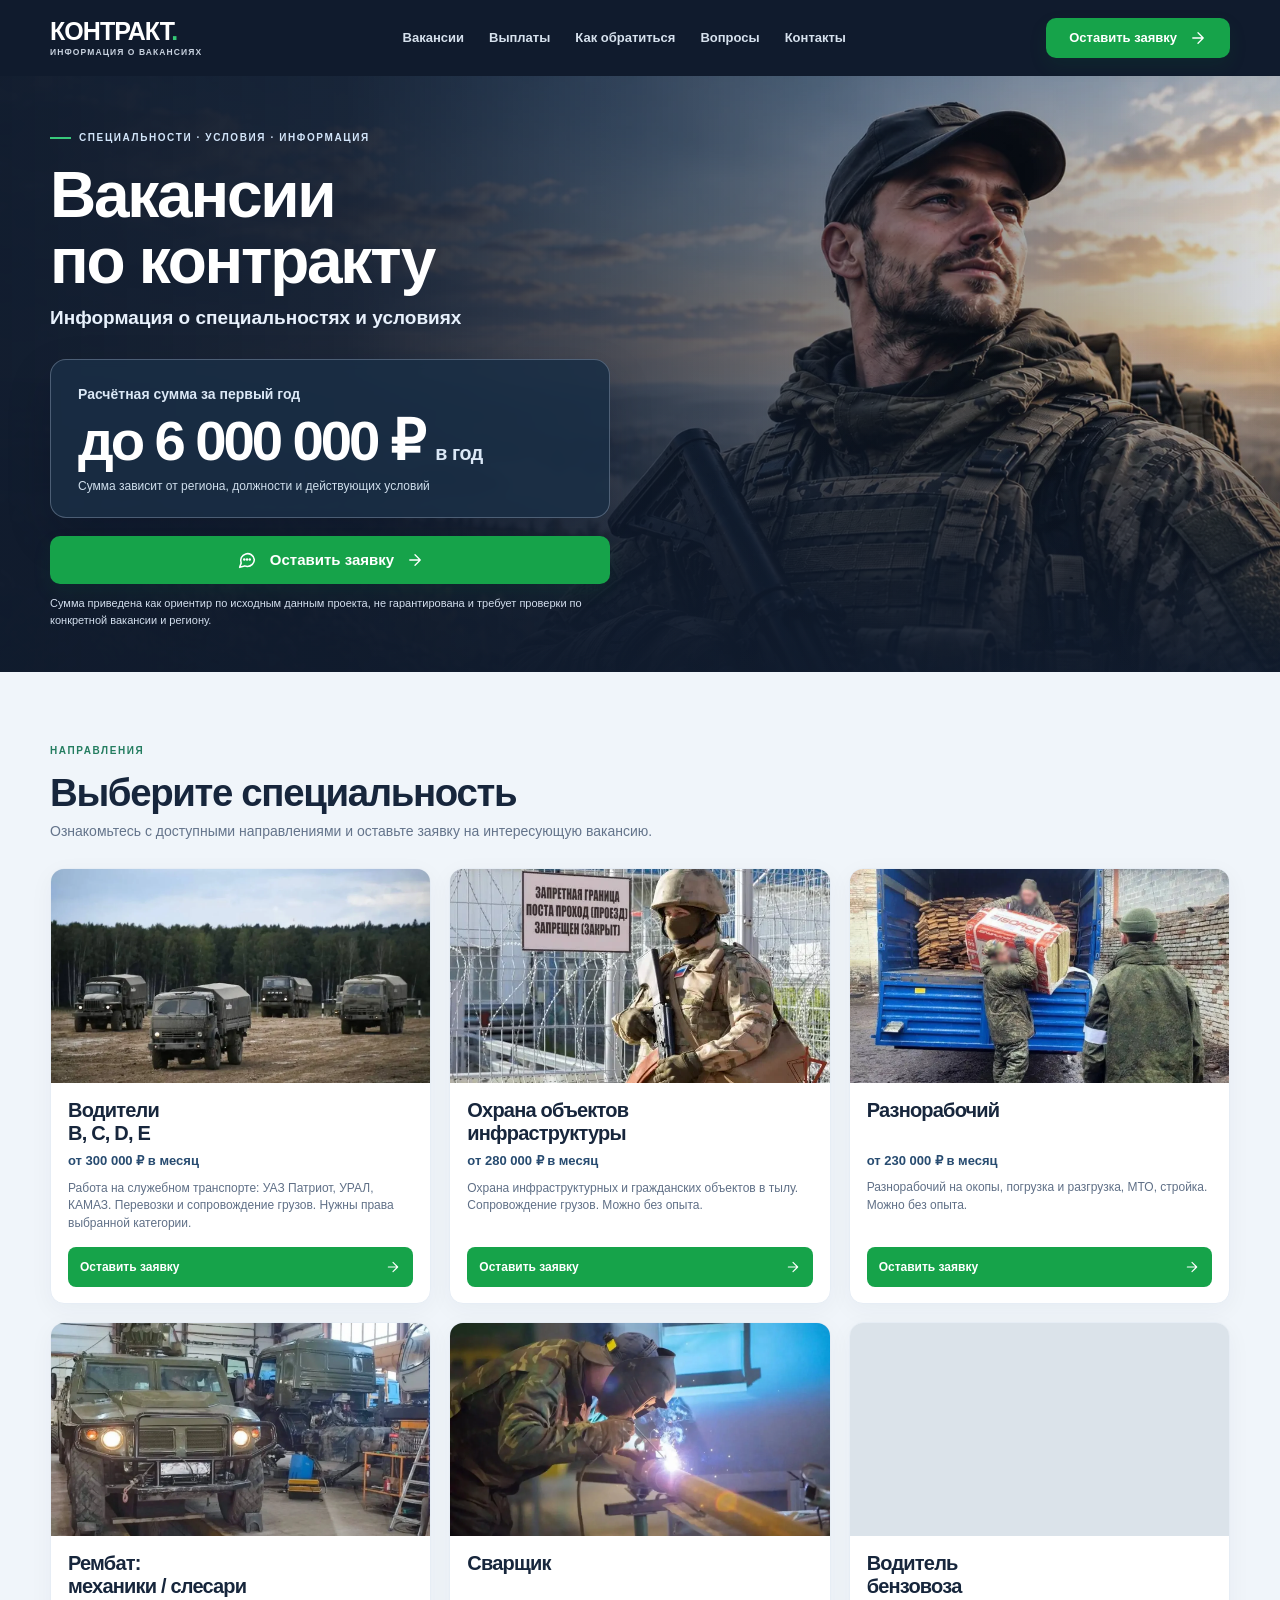
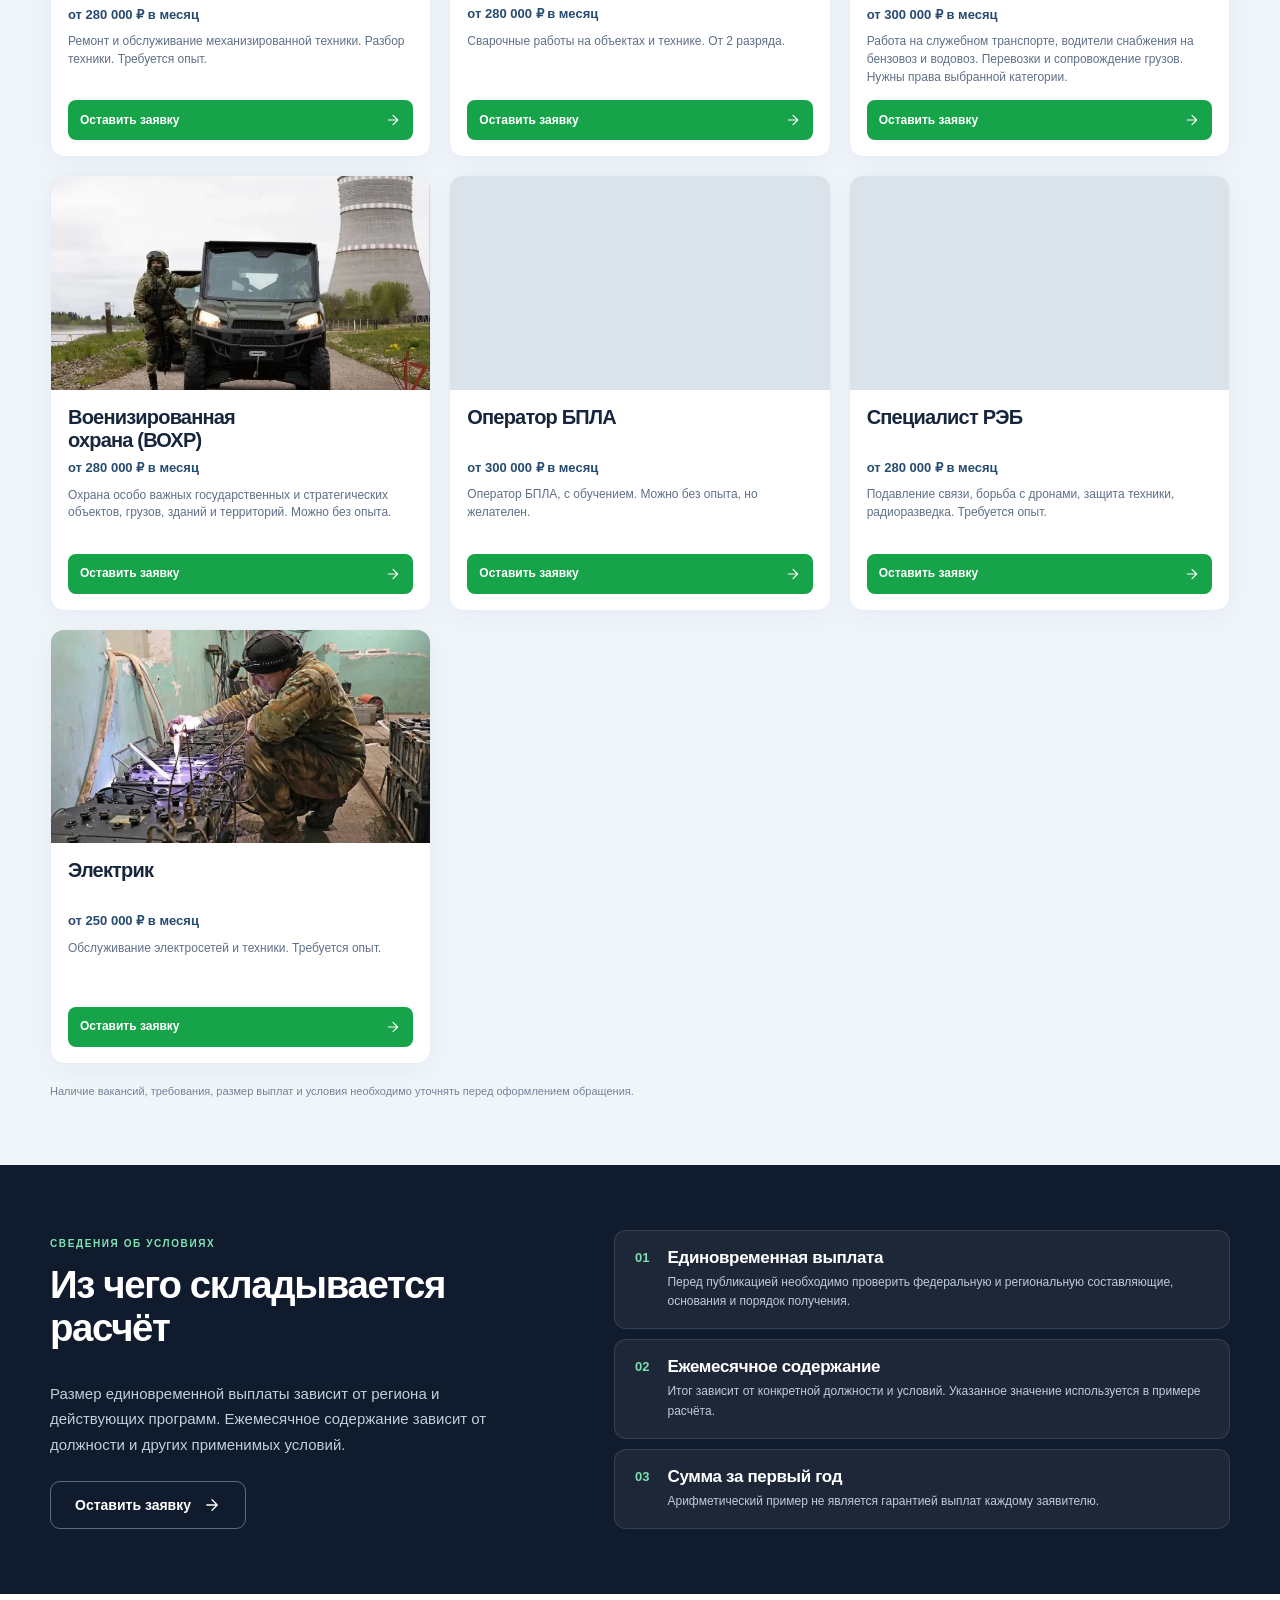
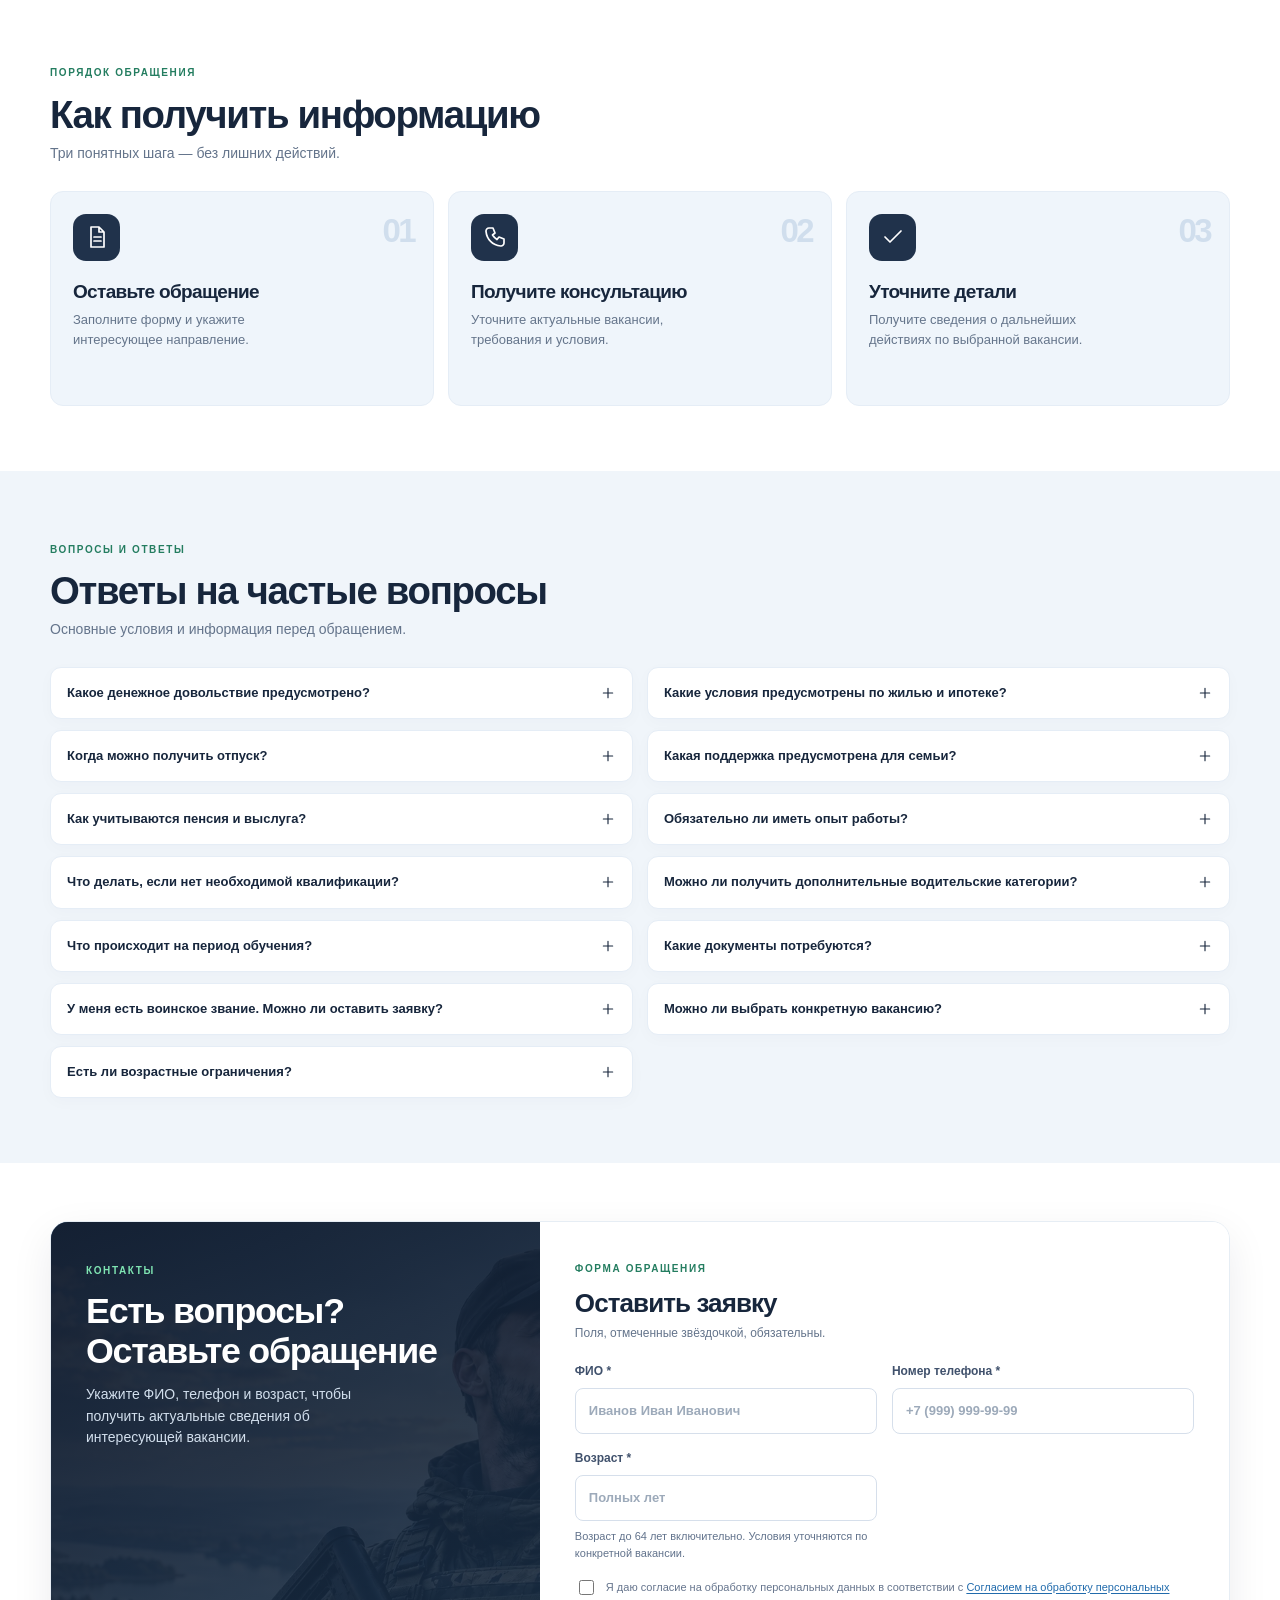
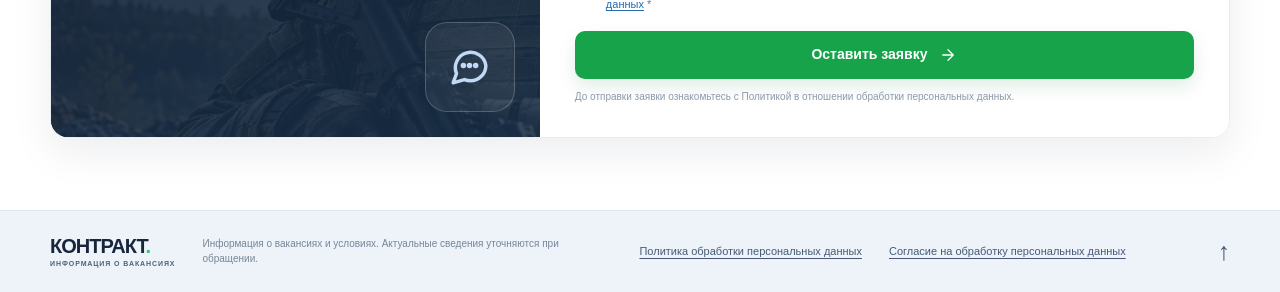
==== commit 341ac916: "index.html" ====
--- a/index.html
+++ b/index.html
@@ -298,16 +298,25 @@
 <label class="age-field">Возраст *<input aria-describedby="age-note-main-form" inputmode="numeric" max="64" min="18" name="age" placeholder="Полных лет" required="" step="1" type="number"/><small class="field-note" id="age-note-main-form">Возраст до 64 лет включительно. Условия уточняются по конкретной вакансии.</small></label>
 </div>
 <input name="vacancy" type="hidden" value=""/><label class="hp-field" aria-hidden="true" tabindex="-1">Ваш сайт<input autocomplete="off" name="website" tabindex="-1" type="text"/></label>
-<label class="consent"><input name="consent" required="" type="checkbox"/><span>Согласен(на) на обработку персональных данных согласно <a href="privacy.html" rel="noopener" target="_blank">политике конфиденциальности</a> *</span></label>
+<label class="consent">
+  <input name="consent" required="" type="checkbox"/>
+  <span>
+    Я даю согласие на обработку персональных данных в соответствии с
+    <a href="consent.html" rel="noopener" target="_blank">Согласием на обработку персональных данных</a> *
+  </span>
+</label>
 <button class="button button--green submit-button" type="submit">Оставить заявку <svg><use href="#i-arrow"></use></svg></button>
 <p aria-live="polite" class="form-status" role="status"></p></form>
-<p class="form-caption">Заявка отправляется через защищённое соединение. Перед публичным запуском необходимо заполнить политику конфиденциальности.</p>
+<p class="form-caption">
+  До отправки заявки ознакомьтесь с
+  <a href="privacy.html" rel="noopener" target="_blank">Политикой в отношении обработки персональных данных</a>.
+</p>
 </div>
 </div>
 </section>
 </main>
 
-<footer class="site-footer"><div class="container footer-inner"><a class="brand brand--footer" href="#top"><span class="brand-name">КОНТРАКТ<span class="brand-dot">.</span></span><span class="brand-caption">ИНФОРМАЦИЯ О ВАКАНСИЯХ</span></a><p>Информационный макет. Сведения об организации, контакты и актуальные условия добавляются перед публикацией.</p><a href="privacy.html">Политика конфиденциальности</a><a aria-label="Вернуться наверх" class="back-to-top" href="#top">↑</a></div></footer>
+<footer class="site-footer"><div class="container footer-inner"><a class="brand brand--footer" href="#top"><span class="brand-name">КОНТРАКТ<span class="brand-dot">.</span></span><span class="brand-caption">ИНФОРМАЦИЯ О ВАКАНСИЯХ</span></a><p>Информация о вакансиях и условиях. Актуальные сведения уточняются при обращении.</p><a href="privacy.html">Политика обработки персональных данных</a><a href="consent.html">Согласие на обработку персональных данных</a><a aria-label="Вернуться наверх" class="back-to-top" href="#top">↑</a></div></footer>
 
 <dialog aria-labelledby="modal-title" class="modal" id="contact-modal">
 <div class="modal-head"><div><span class="section-kicker">ОБРАТНАЯ СВЯЗЬ</span><h2 id="modal-title">Оставить заявку</h2></div><button aria-label="Закрыть" class="modal-close" type="button">×</button></div>
@@ -328,7 +337,10 @@
 </label>
 <button class="button button--green submit-button" type="submit">Оставить заявку <svg><use href="#i-arrow"></use></svg></button>
 <p aria-live="polite" class="form-status" role="status"></p></form>
-<p class="form-caption">Заявка отправляется через Cloudflare Worker в Telegram-группу менеджеров.</p>
+<p class="form-caption">
+  До отправки заявки ознакомьтесь с
+  <a href="privacy.html" rel="noopener" target="_blank">Политикой в отношении обработки персональных данных</a>.
+</p>
 </dialog>
 
 <dialog aria-labelledby="job-title" class="modal modal--job" id="job-modal">
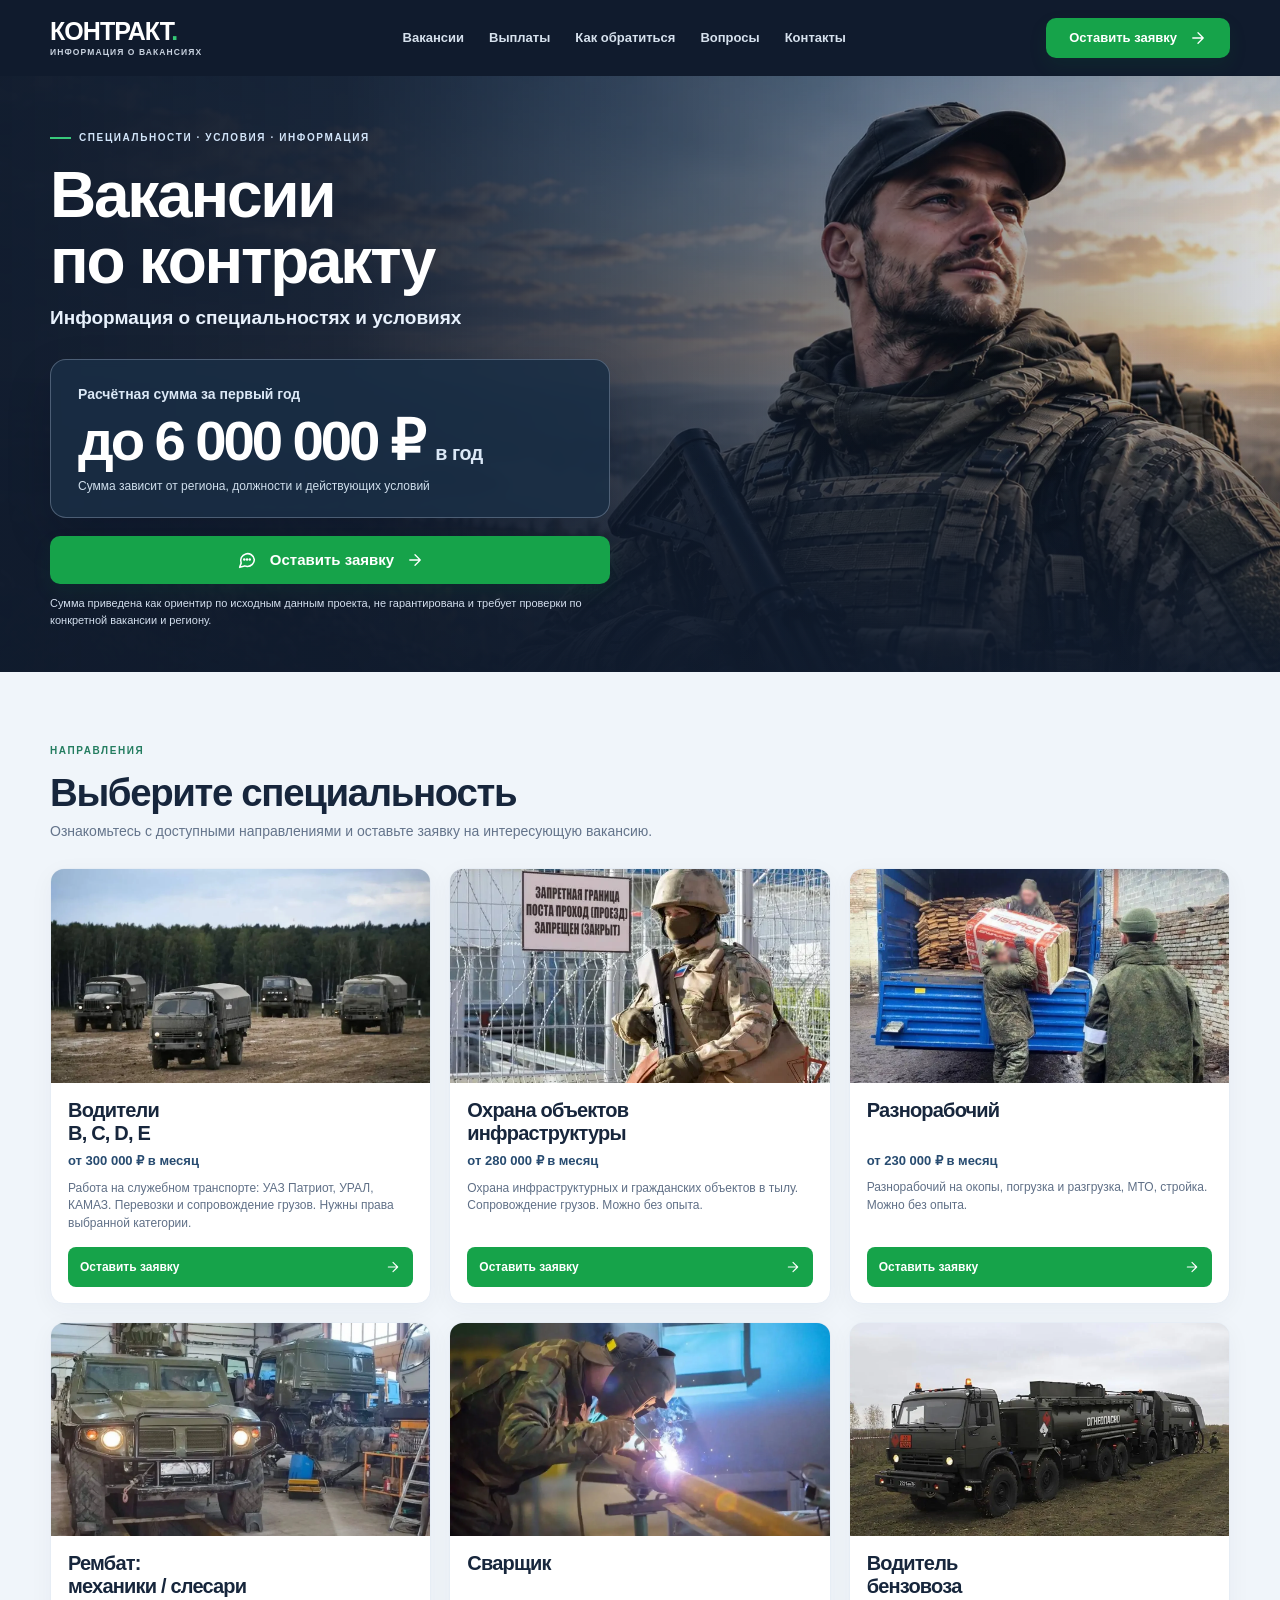
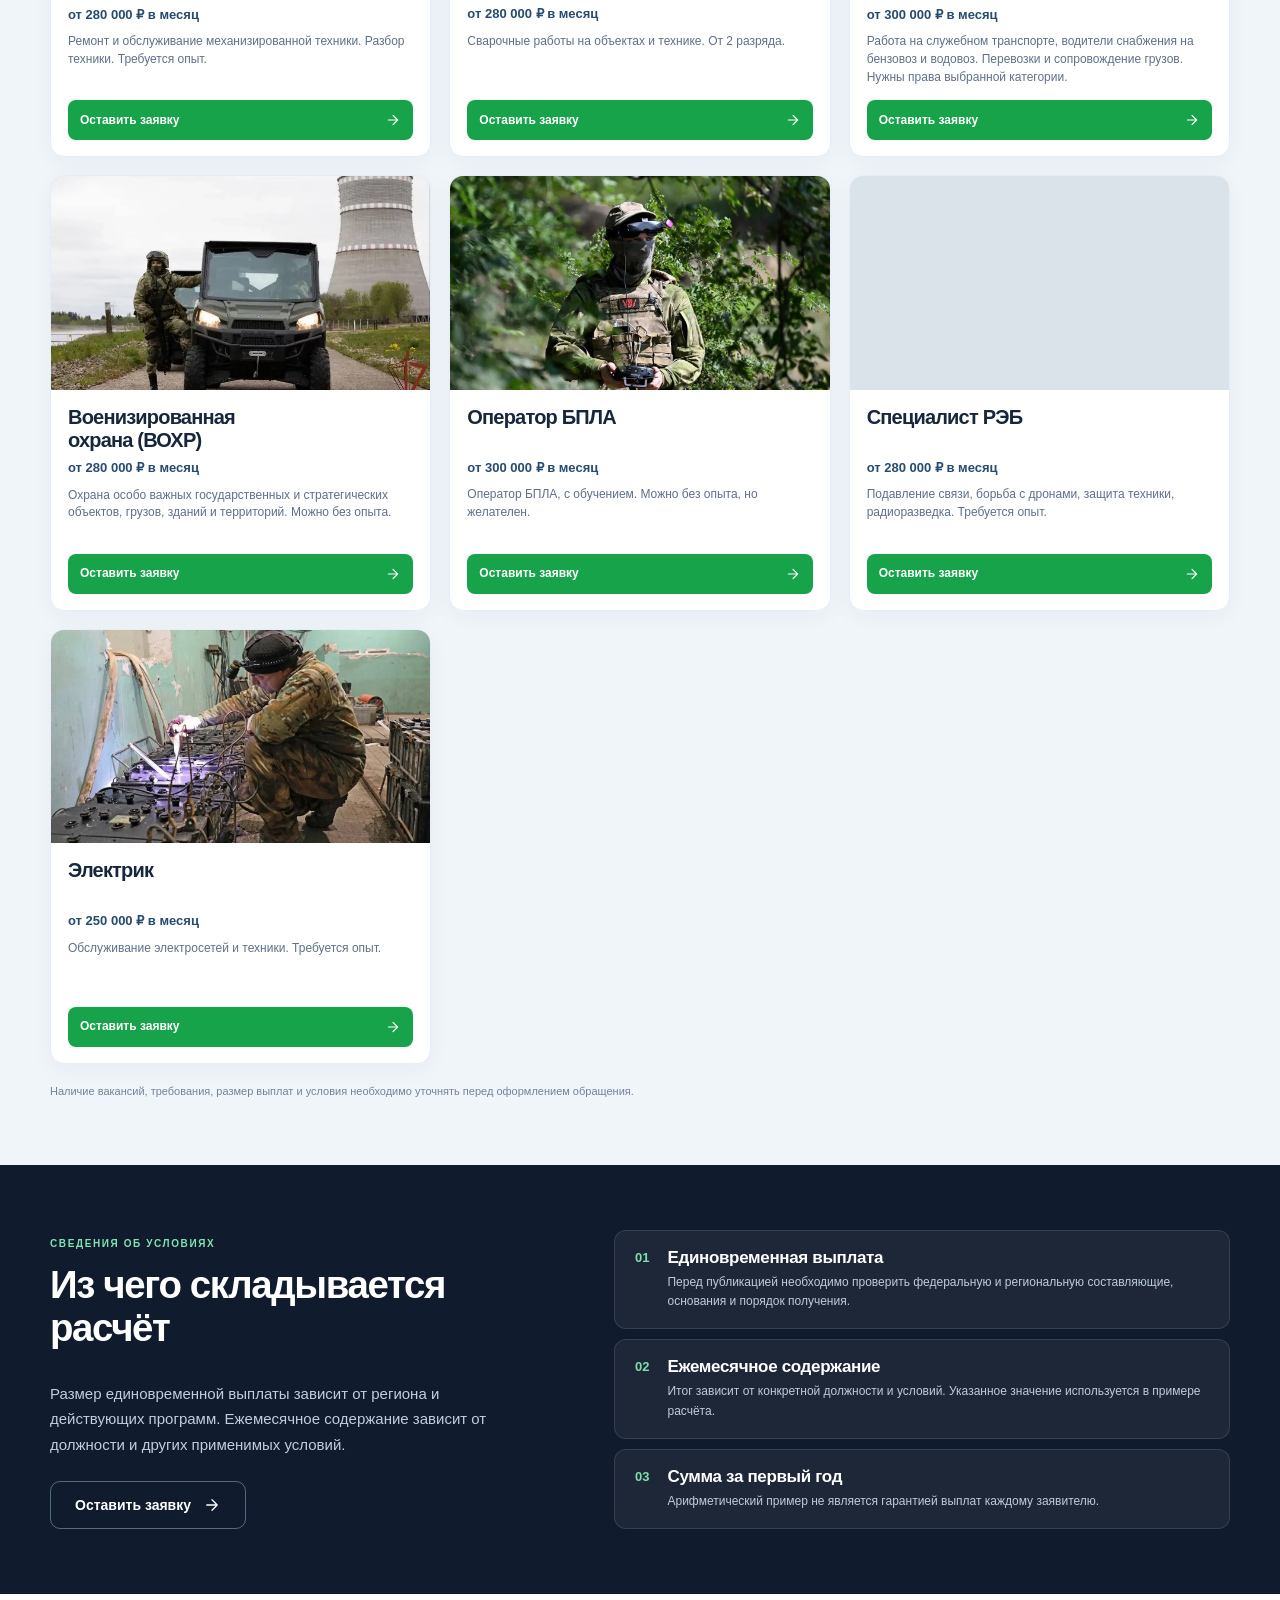
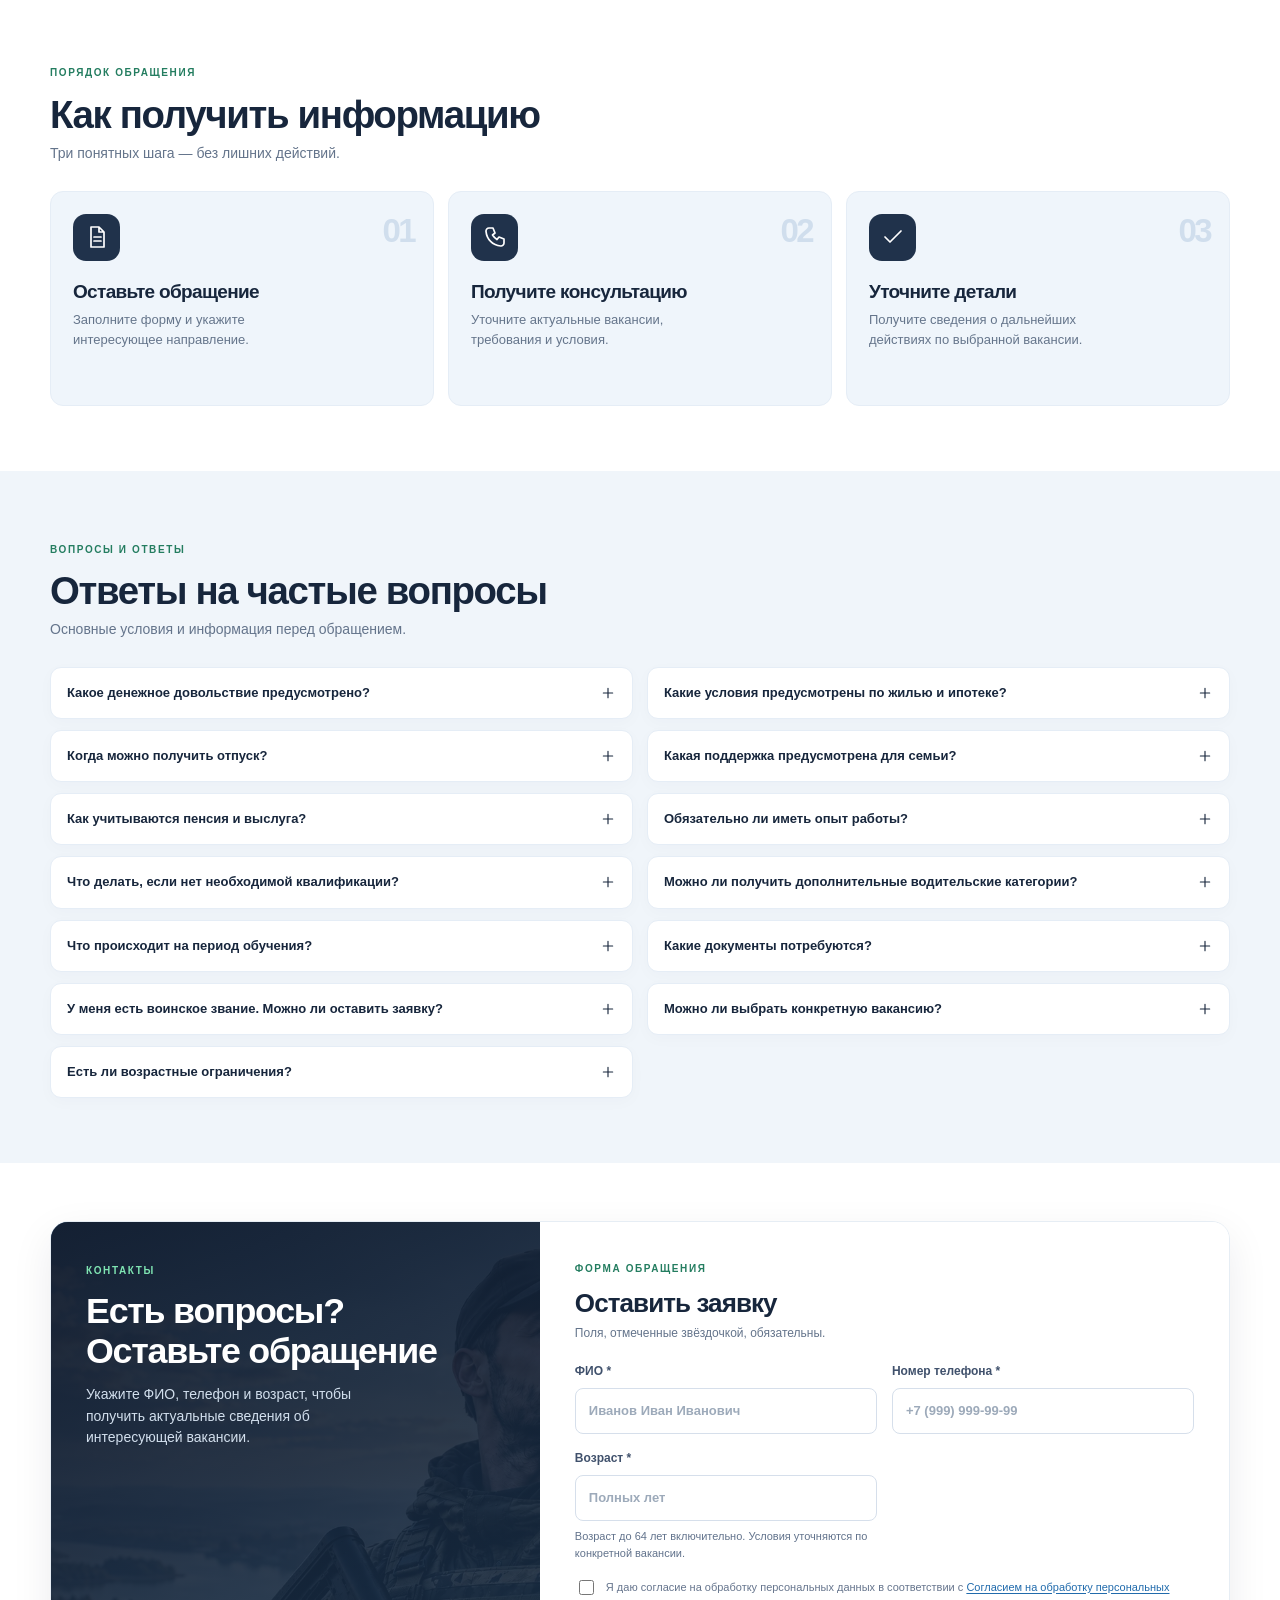
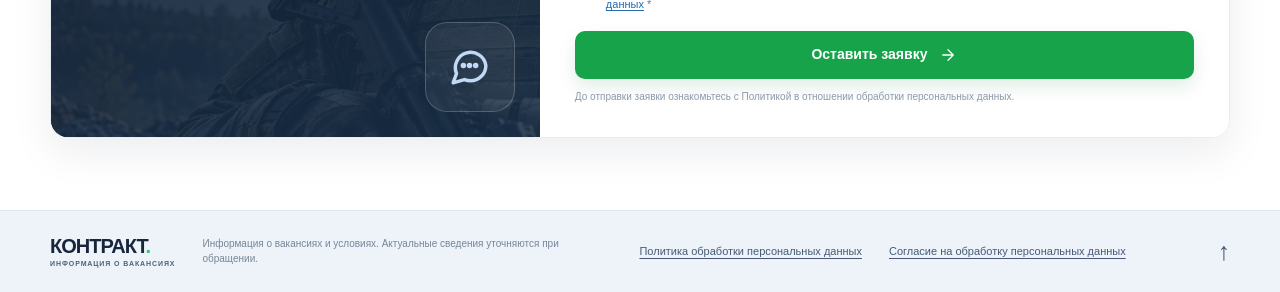
==== commit 092a5830: "index.html" ====
--- a/index.html
+++ b/index.html
@@ -15,9 +15,21 @@
 <link href="css/animations.css" rel="stylesheet"/>
 <link href="css/responsive.css" rel="stylesheet"/>
 <link href="css/vacancy-images.css" rel="stylesheet"/>
+<!-- Yandex.Metrika counter -->
+<script type="text/javascript">
+(function(m,e,t,r,i,k,a){
+m[i]=m[i]||function(){(m[i].a=m[i].a||[]).push(arguments)};
+m[i].l=1*new Date();
+for (var j=0;j<document.scripts.length;j++){if(document.scripts[j].src===r){return;}}
+k=e.createElement(t),a=e.getElementsByTagName(t)[0],k.async=1,k.src=r,a.parentNode.insertBefore(k,a)
+})(window,document,'script','https://mc.yandex.ru/metrika/tag.js?id=113226768','ym');
+ym(113226768,'init',{ssr:true,clickmap:true,ecommerce:"dataLayer",referrer:document.referrer,url:location.href,accurateTrackBounce:true,trackLinks:true});
+</script>
+<!-- /Yandex.Metrika counter -->
 <script defer="" src="js/main.js"></script>
 </head>
 <body>
+<noscript><div><img src="https://mc.yandex.ru/watch/113226768" style="position:absolute; left:-9999px;" alt=""/></div></noscript>
 <a class="skip-link" href="#main">Перейти к содержимому</a>
 
 <svg aria-hidden="true" class="svg-defs" xmlns="http://www.w3.org/2000/svg">
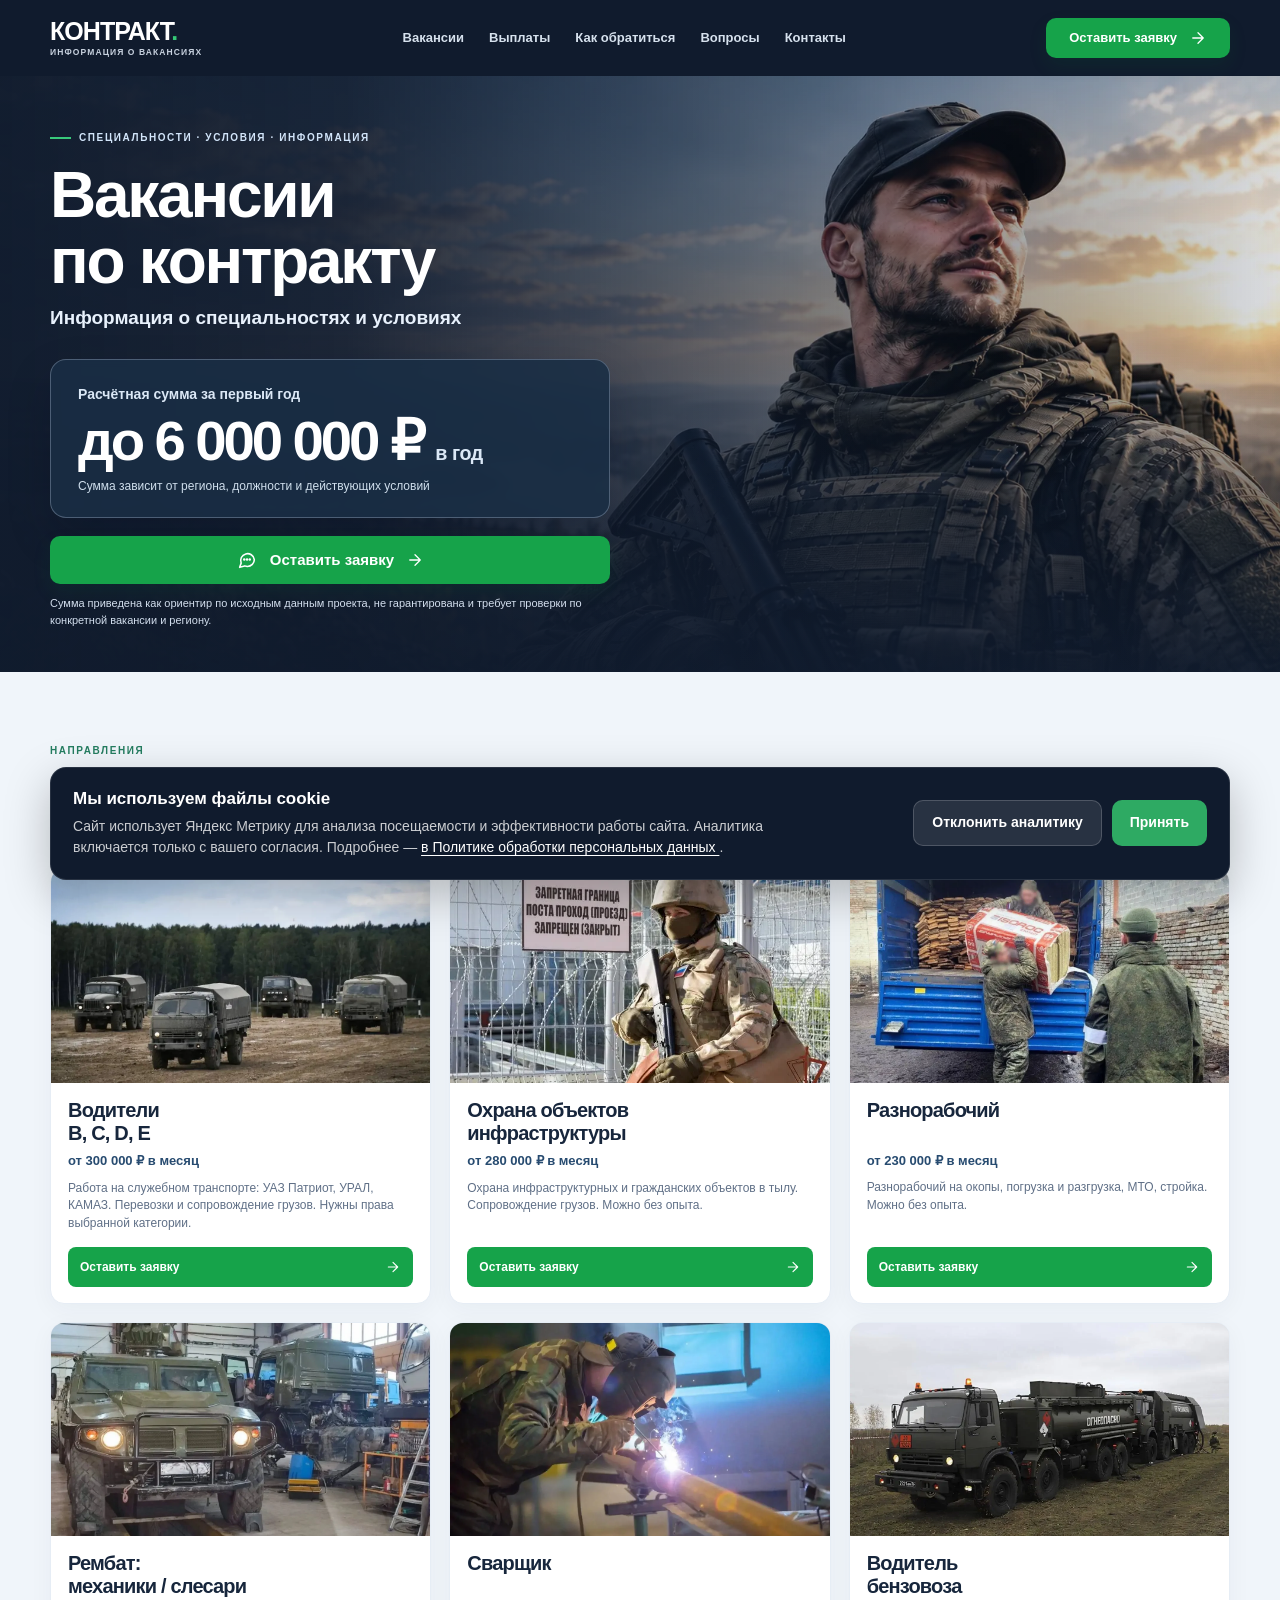
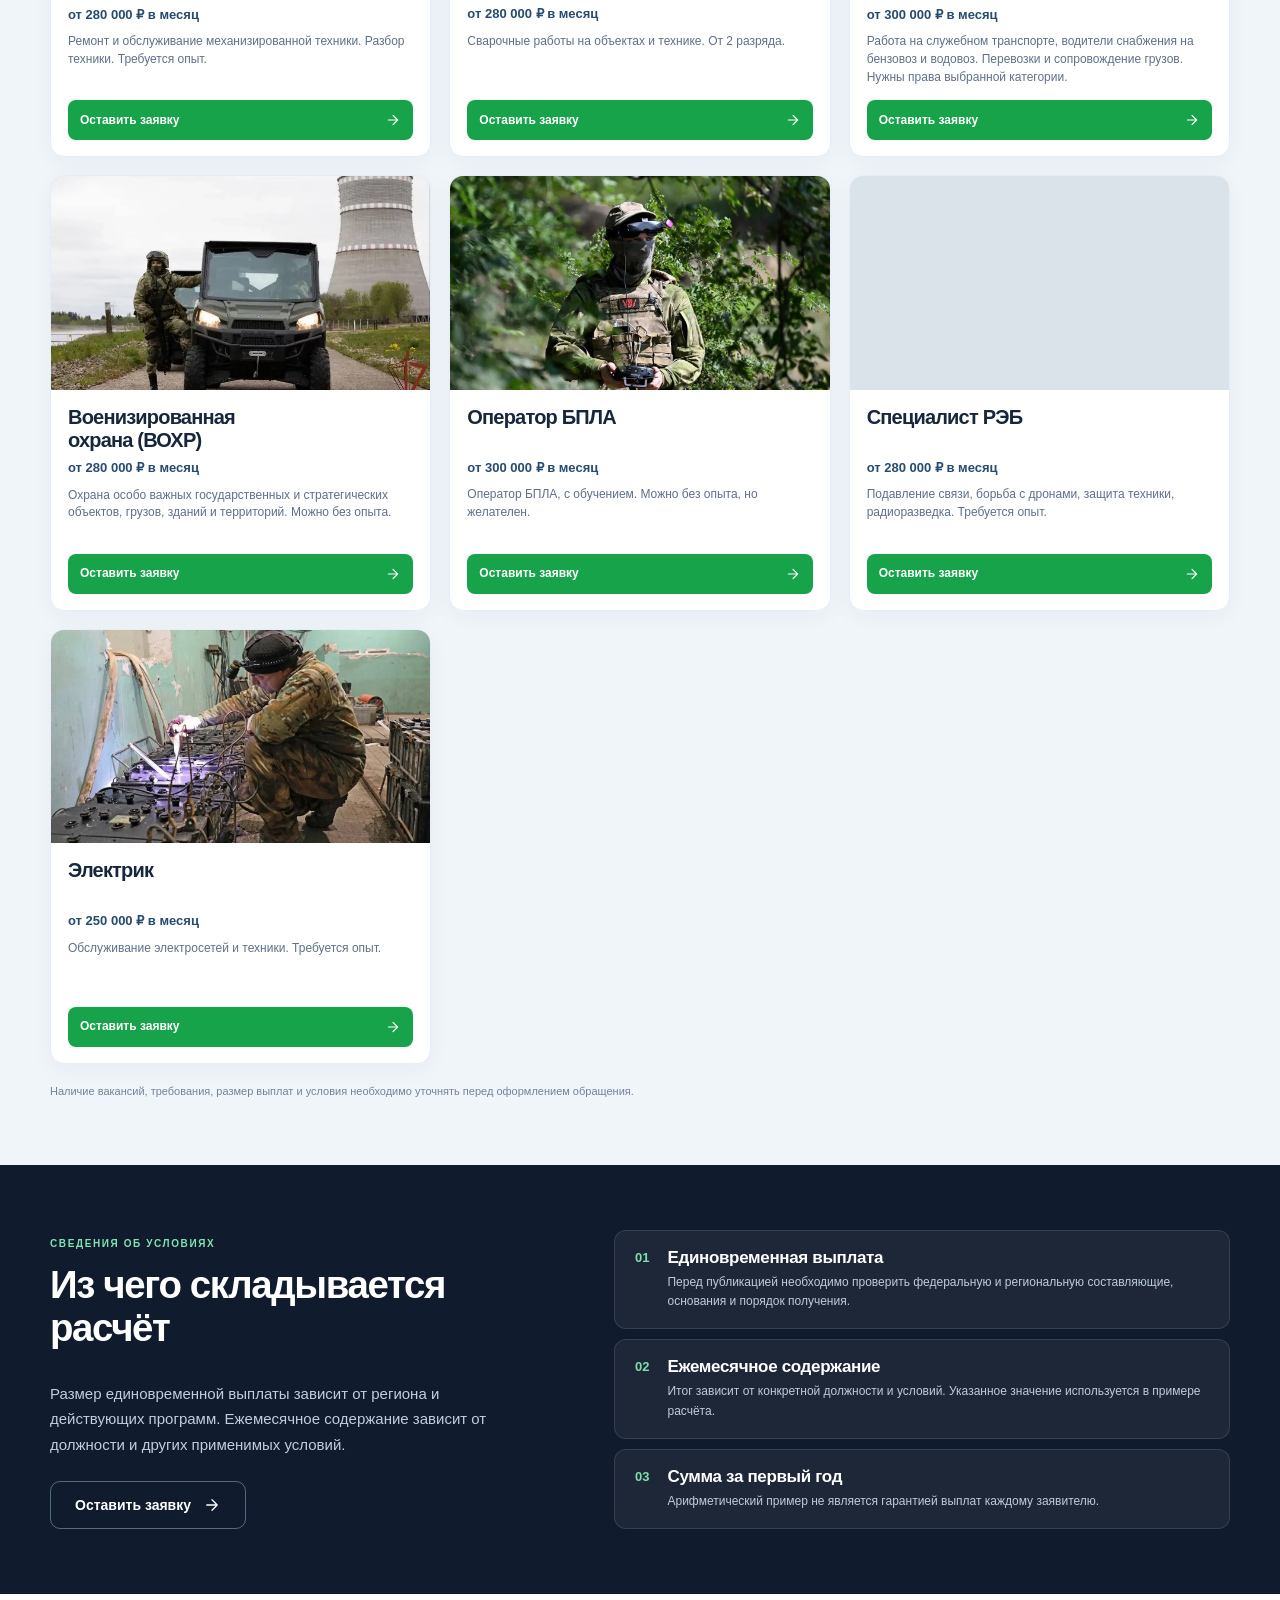
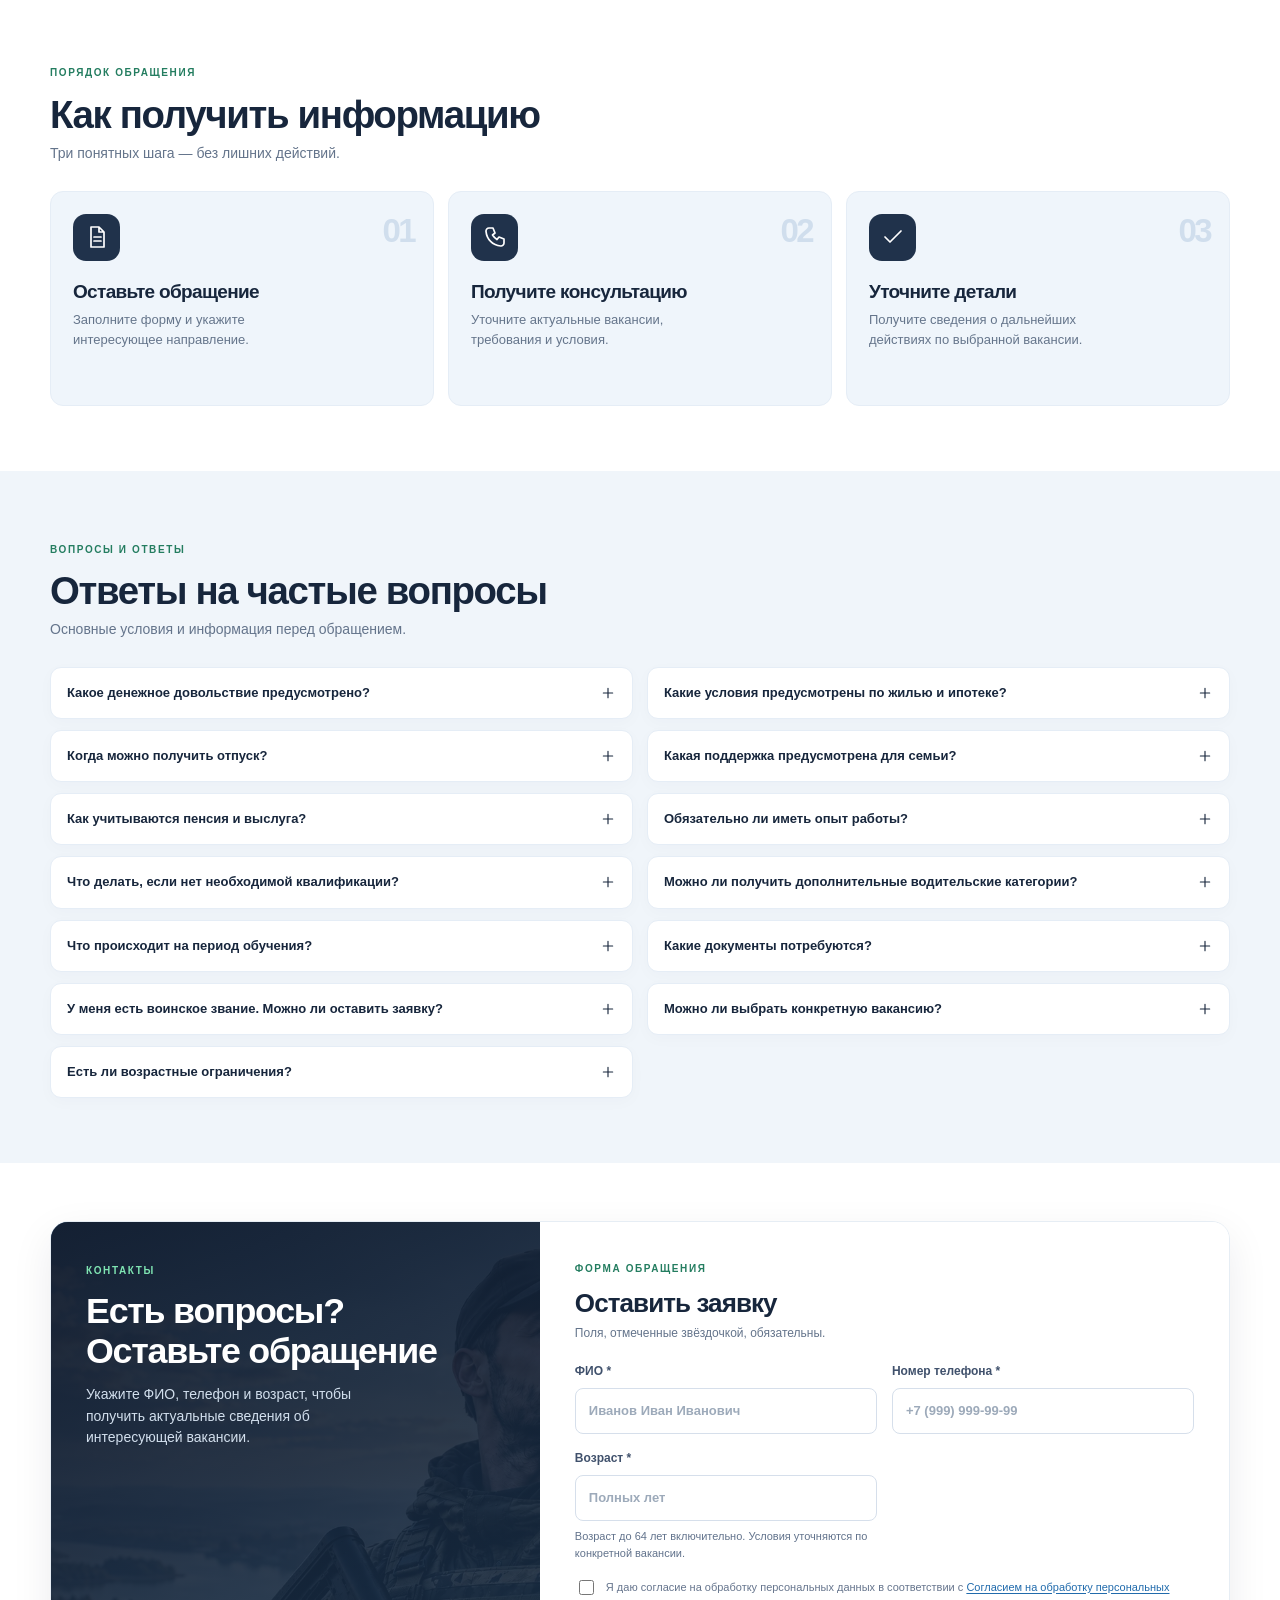
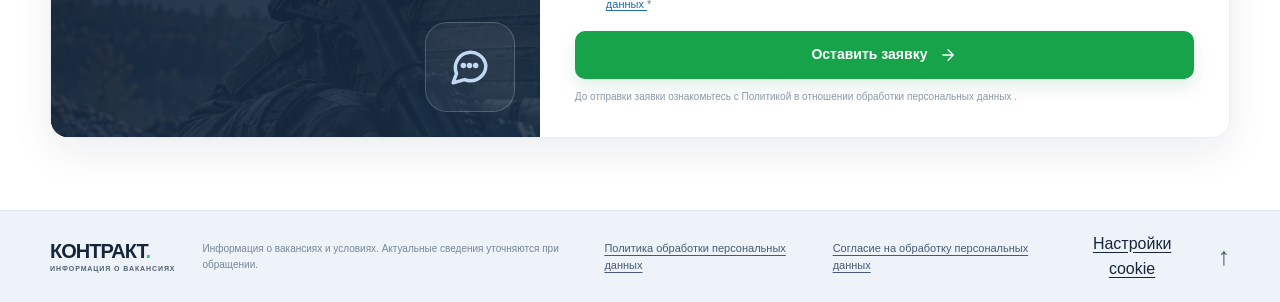
==== commit ec5626c4: "index.html" ====
--- a/index.html
+++ b/index.html
@@ -9,358 +9,2291 @@
 <meta content="Контракт — информация о вакансиях" property="og:title"/>
 <meta content="Направления вакансий, расчётный ориентир суммы за первый год и форма заявки." property="og:description"/>
 <meta content="assets/images/hero.webp" property="og:image"/>
+
 <title>Контракт — информация о вакансиях и условиях</title>
+
 <link as="image" fetchpriority="high" href="assets/images/hero.webp" rel="preload"/>
 <link href="css/style.css" rel="stylesheet"/>
 <link href="css/animations.css" rel="stylesheet"/>
 <link href="css/responsive.css" rel="stylesheet"/>
 <link href="css/vacancy-images.css" rel="stylesheet"/>
-<!-- Yandex.Metrika counter -->
-<script type="text/javascript">
-(function(m,e,t,r,i,k,a){
-m[i]=m[i]||function(){(m[i].a=m[i].a||[]).push(arguments)};
-m[i].l=1*new Date();
-for (var j=0;j<document.scripts.length;j++){if(document.scripts[j].src===r){return;}}
-k=e.createElement(t),a=e.getElementsByTagName(t)[0],k.async=1,k.src=r,a.parentNode.insertBefore(k,a)
-})(window,document,'script','https://mc.yandex.ru/metrika/tag.js?id=113226768','ym');
-ym(113226768,'init',{ssr:true,clickmap:true,ecommerce:"dataLayer",referrer:document.referrer,url:location.href,accurateTrackBounce:true,trackLinks:true});
+
+<!--
+  Яндекс Метрика НЕ загружается автоматически.
+  Она будет запущена только после согласия пользователя.
+-->
+<script>
+(function () {
+  'use strict';
+
+  const METRIKA_ID = 113226768;
+  const CONSENT_KEY = 'analytics_consent';
+
+  window.startYandexMetrika = function () {
+    if (window.__yandexMetrikaStarted) {
+      return;
+    }
+
+    window.__yandexMetrikaStarted = true;
+
+    window.ym = window.ym || function () {
+      (window.ym.a = window.ym.a || []).push(arguments);
+    };
+
+    window.ym.l = 1 * new Date();
+
+    const script = document.createElement('script');
+
+    script.async = true;
+    script.src =
+      'https://mc.yandex.ru/metrika/tag.js?id=' + METRIKA_ID;
+
+    document.head.appendChild(script);
+
+    window.ym(METRIKA_ID, 'init', {
+      ssr: true,
+      clickmap: true,
+      ecommerce: 'dataLayer',
+      referrer: document.referrer,
+      url: location.href,
+      accurateTrackBounce: true,
+      trackLinks: true
+    });
+  };
+
+  try {
+    if (localStorage.getItem(CONSENT_KEY) === 'accepted') {
+      window.startYandexMetrika();
+    }
+  } catch (error) {
+    console.warn(
+      'Не удалось прочитать настройки аналитики:',
+      error
+    );
+  }
+})();
 </script>
-<!-- /Yandex.Metrika counter -->
-<script defer="" src="js/main.js"></script>
+
+<script defer src="js/main.js"></script>
+
+<style>
+.cookie-banner {
+  position: fixed;
+  left: 20px;
+  right: 20px;
+  bottom: 20px;
+  z-index: 99999;
+}
+
+.cookie-banner[hidden] {
+  display: none !important;
+}
+
+.cookie-banner__content {
+  max-width: 1180px;
+  margin: 0 auto;
+  padding: 20px 22px;
+
+  display: flex;
+  align-items: center;
+  justify-content: space-between;
+  gap: 24px;
+
+  background: #101b2d;
+  color: #ffffff;
+
+  border: 1px solid rgba(255, 255, 255, 0.10);
+  border-radius: 16px;
+
+  box-shadow:
+    0 15px 45px rgba(0, 0, 0, 0.25);
+}
+
+.cookie-banner__text {
+  max-width: 720px;
+}
+
+.cookie-banner__text strong {
+  display: block;
+  margin-bottom: 6px;
+
+  color: #ffffff;
+
+  font-size: 17px;
+  line-height: 1.3;
+}
+
+.cookie-banner__text p {
+  margin: 0;
+
+  color: rgba(255, 255, 255, 0.78);
+
+  font-size: 14px;
+  line-height: 1.55;
+}
+
+.cookie-banner__text a {
+  color: #ffffff;
+
+  text-decoration: underline;
+  text-underline-offset: 3px;
+}
+
+.cookie-banner__actions {
+  display: flex;
+  align-items: center;
+  gap: 10px;
+
+  flex-shrink: 0;
+}
+
+.cookie-button {
+  min-height: 46px;
+  padding: 0 18px;
+
+  border-radius: 10px;
+  border: 0;
+
+  font: inherit;
+  font-size: 14px;
+  font-weight: 700;
+
+  cursor: pointer;
+
+  transition:
+    transform 0.15s ease,
+    opacity 0.15s ease,
+    background 0.15s ease;
+}
+
+.cookie-button:hover {
+  transform: translateY(-1px);
+}
+
+.cookie-button:focus-visible {
+  outline: 3px solid rgba(255, 255, 255, 0.65);
+  outline-offset: 3px;
+}
+
+.cookie-button--accept {
+  background: #2eaa63;
+  color: #ffffff;
+}
+
+.cookie-button--accept:hover {
+  background: #279657;
+}
+
+.cookie-button--secondary {
+  background: rgba(255, 255, 255, 0.10);
+  color: #ffffff;
+
+  border: 1px solid rgba(255, 255, 255, 0.18);
+}
+
+.cookie-button--secondary:hover {
+  background: rgba(255, 255, 255, 0.16);
+}
+
+.cookie-settings-link {
+  padding: 0;
+
+  border: 0;
+
+  background: transparent;
+
+  color: inherit;
+
+  font: inherit;
+
+  cursor: pointer;
+
+  text-decoration: underline;
+  text-underline-offset: 3px;
+}
+
+.cookie-settings-link:hover {
+  opacity: 0.8;
+}
+
+@media (max-width: 700px) {
+  .cookie-banner {
+    left: 12px;
+    right: 12px;
+    bottom: 12px;
+  }
+
+  .cookie-banner__content {
+    padding: 18px;
+
+    flex-direction: column;
+    align-items: stretch;
+
+    gap: 16px;
+
+    border-radius: 14px;
+  }
+
+  .cookie-banner__actions {
+    width: 100%;
+
+    flex-direction: column-reverse;
+  }
+
+  .cookie-button {
+    width: 100%;
+    min-height: 48px;
+  }
+}
+</style>
+
 </head>
+
 <body>
-<noscript><div><img src="https://mc.yandex.ru/watch/113226768" style="position:absolute; left:-9999px;" alt=""/></div></noscript>
+
 <a class="skip-link" href="#main">Перейти к содержимому</a>
 
 <svg aria-hidden="true" class="svg-defs" xmlns="http://www.w3.org/2000/svg">
-<symbol id="i-arrow" viewBox="0 0 24 24"><path d="M5 12h14m-7-7 7 7-7 7"></path></symbol>
-<symbol id="i-message" viewBox="0 0 24 24"><path d="M20 11.5a7.5 7.5 0 0 1-7.5 7.5 8 8 0 0 1-3-.58L4 20l1.64-4.58A7.5 7.5 0 1 1 20 11.5Z"></path><path d="M9 11.5h.01m3 0h.01m3 0h.01" stroke-linecap="round" stroke-width="2.7"></path></symbol>
-<symbol id="i-cash" viewBox="0 0 24 24"><rect height="14" rx="3" width="18" x="3" y="5"></rect><path d="M3 9h18m-9 3v5m-2.5-4.5c0-1 1-1.5 2.5-1.5s2.5.5 2.5 1.5c0 2-5 1-5 3 0 1 1 1.5 2.5 1.5s2.5-.5 2.5-1.5"></path></symbol>
-<symbol id="i-calendar" viewBox="0 0 24 24"><rect height="16" rx="2" width="18" x="3" y="5"></rect><path d="M7 3v4m10-4v4M3 10h18M7 14h3m4 0h3m-10 4h3"></path></symbol>
-<symbol id="i-chart" viewBox="0 0 24 24"><path d="M4 20V12m6 8V8m6 12V4m4 16H2"></path></symbol>
-<symbol id="i-truck" viewBox="0 0 24 24"><path d="M3 6h11v12H3zM14 10h4l3 4v4h-7z"></path><circle cx="7" cy="18" r="2"></circle><circle cx="18" cy="18" r="2"></circle></symbol>
-<symbol id="i-tool" viewBox="0 0 24 24"><path d="M14 6a6 6 0 0 0-7 7L3 17l4 4 4-4a6 6 0 0 0 7-7l-4 4-4-4z"></path></symbol>
-<symbol id="i-target" viewBox="0 0 24 24"><circle cx="12" cy="12" r="9"></circle><circle cx="12" cy="12" r="5"></circle><circle cx="12" cy="12" r="1"></circle></symbol>
-<symbol id="i-radio" viewBox="0 0 24 24"><rect height="18" rx="2" width="10" x="7" y="3"></rect><path d="M10 17h4M12 7v3m-3.5 1.5a5 5 0 0 0 0 4m7-4a5 5 0 0 1 0 4"></path></symbol>
-<symbol id="i-shield" viewBox="0 0 24 24"><path d="M12 2 20 5v6c0 5-3.2 8.6-8 11-4.8-2.4-8-6-8-11V5z"></path><path d="m8.5 12 2.5 2.5 4.5-5"></path></symbol>
-<symbol id="i-users" viewBox="0 0 24 24"><circle cx="9" cy="8" r="3"></circle><path d="M3 20v-2a6 6 0 0 1 12 0v2zm13-14a3 3 0 0 1 0 6m2 3a5 5 0 0 1 3 5"></path></symbol>
-<symbol id="i-file" viewBox="0 0 24 24"><path d="M6 2h8l5 5v15H6zM14 2v5h5M9 12h7m-7 4h7"></path></symbol>
-<symbol id="i-phone" viewBox="0 0 24 24"><path d="M6 3h4l2 5-2.5 2a15 15 0 0 0 4.5 4.5l2-2.5 5 2v4a3 3 0 0 1-3.3 3C9.6 20.2 3.8 14.4 3 6.3A3 3 0 0 1 6 3Z"></path></symbol>
-<symbol id="i-pin" viewBox="0 0 24 24"><path d="M20 10c0 5-8 12-8 12S4 15 4 10a8 8 0 1 1 16 0Z"></path><circle cx="12" cy="10" r="2"></circle></symbol>
-<symbol id="i-plus" viewBox="0 0 24 24"><path d="M12 5v14M5 12h14"></path></symbol>
-<symbol id="i-check" viewBox="0 0 24 24"><path d="m4 12 5 5L20 6"></path></symbol>
+  <symbol id="i-arrow" viewBox="0 0 24 24">
+    <path d="M5 12h14m-7-7 7 7-7 7"></path>
+  </symbol>
+
+  <symbol id="i-message" viewBox="0 0 24 24">
+    <path d="M20 11.5a7.5 7.5 0 0 1-7.5 7.5 8 8 0 0 1-3-.58L4 20l1.64-4.58A7.5 7.5 0 1 1 20 11.5Z"></path>
+    <path d="M9 11.5h.01m3 0h.01m3 0h.01" stroke-linecap="round" stroke-width="2.7"></path>
+  </symbol>
+
+  <symbol id="i-cash" viewBox="0 0 24 24">
+    <rect height="14" rx="3" width="18" x="3" y="5"></rect>
+    <path d="M3 9h18m-9 3v5m-2.5-4.5c0-1 1-1.5 2.5-1.5s2.5.5 2.5 1.5c0 2-5 1-5 3 0 1 1 1.5 2.5 1.5s2.5-.5 2.5-1.5"></path>
+  </symbol>
+
+  <symbol id="i-calendar" viewBox="0 0 24 24">
+    <rect height="16" rx="2" width="18" x="3" y="5"></rect>
+    <path d="M7 3v4m10-4v4M3 10h18M7 14h3m4 0h3m-10 4h3"></path>
+  </symbol>
+
+  <symbol id="i-chart" viewBox="0 0 24 24">
+    <path d="M4 20V12m6 8V8m6 12V4m4 16H2"></path>
+  </symbol>
+
+  <symbol id="i-truck" viewBox="0 0 24 24">
+    <path d="M3 6h11v12H3zM14 10h4l3 4v4h-7z"></path>
+    <circle cx="7" cy="18" r="2"></circle>
+    <circle cx="18" cy="18" r="2"></circle>
+  </symbol>
+
+  <symbol id="i-tool" viewBox="0 0 24 24">
+    <path d="M14 6a6 6 0 0 0-7 7L3 17l4 4 4-4a6 6 0 0 0 7-7l-4 4-4-4z"></path>
+  </symbol>
+
+  <symbol id="i-target" viewBox="0 0 24 24">
+    <circle cx="12" cy="12" r="9"></circle>
+    <circle cx="12" cy="12" r="5"></circle>
+    <circle cx="12" cy="12" r="1"></circle>
+  </symbol>
+
+  <symbol id="i-radio" viewBox="0 0 24 24">
+    <rect height="18" rx="2" width="10" x="7" y="3"></rect>
+    <path d="M10 17h4M12 7v3m-3.5 1.5a5 5 0 0 0 0 4m7-4a5 5 0 0 1 0 4"></path>
+  </symbol>
+
+  <symbol id="i-shield" viewBox="0 0 24 24">
+    <path d="M12 2 20 5v6c0 5-3.2 8.6-8 11-4.8-2.4-8-6-8-11V5z"></path>
+    <path d="m8.5 12 2.5 2.5 4.5-5"></path>
+  </symbol>
+
+  <symbol id="i-users" viewBox="0 0 24 24">
+    <circle cx="9" cy="8" r="3"></circle>
+    <path d="M3 20v-2a6 6 0 0 1 12 0v2zm13-14a3 3 0 0 1 0 6m2 3a5 5 0 0 1 3 5"></path>
+  </symbol>
+
+  <symbol id="i-file" viewBox="0 0 24 24">
+    <path d="M6 2h8l5 5v15H6zM14 2v5h5M9 12h7m-7 4h7"></path>
+  </symbol>
+
+  <symbol id="i-phone" viewBox="0 0 24 24">
+    <path d="M6 3h4l2 5-2.5 2a15 15 0 0 0 4.5 4.5l2-2.5 5 2v4a3 3 0 0 1-3.3 3C9.6 20.2 3.8 14.4 3 6.3A3 3 0 0 1 6 3Z"></path>
+  </symbol>
+
+  <symbol id="i-pin" viewBox="0 0 24 24">
+    <path d="M20 10c0 5-8 12-8 12S4 15 4 10a8 8 0 1 1 16 0Z"></path>
+    <circle cx="12" cy="10" r="2"></circle>
+  </symbol>
+
+  <symbol id="i-plus" viewBox="0 0 24 24">
+    <path d="M12 5v14M5 12h14"></path>
+  </symbol>
+
+  <symbol id="i-check" viewBox="0 0 24 24">
+    <path d="m4 12 5 5L20 6"></path>
+  </symbol>
 </svg>
 
+
 <header class="site-header" id="top">
-<div class="container header-inner">
-<a aria-label="Контракт — на главную" class="brand" href="#top">
-<span class="brand-name">КОНТРАКТ<span class="brand-dot">.</span></span>
-<span class="brand-caption">ИНФОРМАЦИЯ О ВАКАНСИЯХ</span>
+
+  <div class="container header-inner">
+
+    <a aria-label="Контракт — на главную" class="brand" href="#top">
+
+      <span class="brand-name">
+        КОНТРАКТ<span class="brand-dot">.</span>
+      </span>
+
+      <span class="brand-caption">
+        ИНФОРМАЦИЯ О ВАКАНСИЯХ
+      </span>
+
+    </a>
+
+    <nav aria-label="Основная навигация" class="desktop-nav">
+      <a href="#vacancies">Вакансии</a>
+      <a href="#payments">Выплаты</a>
+      <a href="#steps">Как обратиться</a>
+      <a href="#faq">Вопросы</a>
+      <a href="#contacts">Контакты</a>
+    </nav>
+
+    <button
+      class="button button--green header-cta"
+      data-open-contact=""
+      type="button"
+    >
+      Оставить заявку
+      <svg><use href="#i-arrow"></use></svg>
+    </button>
+
+    <button
+      aria-controls="mobile-nav"
+      aria-expanded="false"
+      aria-label="Открыть меню"
+      class="menu-toggle"
+      type="button"
+    >
+      <span></span>
+      <span></span>
+      <span></span>
+    </button>
+
+  </div>
+
+  <nav
+    aria-label="Мобильная навигация"
+    class="mobile-nav"
+    hidden=""
+    id="mobile-nav"
+  >
+    <a href="#vacancies">Вакансии</a>
+    <a href="#payments">Выплаты</a>
+    <a href="#steps">Как обратиться</a>
+    <a href="#faq">Вопросы</a>
+    <a href="#contacts">Контакты</a>
+
+    <button
+      class="button button--green"
+      data-open-contact=""
+      type="button"
+    >
+      Оставить заявку
+    </button>
+  </nav>
+
+</header>
+
+
+<main id="main">
+
+<section aria-labelledby="hero-title" class="hero">
+
+  <div
+    aria-label="Иллюстрация: человек в военной экипировке на фоне светлого природного пейзажа"
+    class="hero-picture"
+    role="img"
+  ></div>
+
+  <div class="container hero-content">
+
+    <span
+      class="eyebrow hero-enter"
+      style="--enter-delay:0ms"
+    >
+      <span class="eyebrow-line"></span>
+      СПЕЦИАЛЬНОСТИ · УСЛОВИЯ · ИНФОРМАЦИЯ
+    </span>
+
+    <h1
+      class="hero-enter"
+      id="hero-title"
+      style="--enter-delay:70ms"
+    >
+      Вакансии<br/>
+      по контракту
+    </h1>
+
+    <p
+      class="hero-lead hero-enter"
+      style="--enter-delay:140ms"
+    >
+      Информация о специальностях и условиях
+    </p>
+
+    <div
+      aria-label="Расчётный ориентир суммы за первый год"
+      class="annual-amount hero-enter"
+      style="--enter-delay:210ms"
+    >
+
+      <span class="annual-amount__label">
+        Расчётная сумма за первый год
+      </span>
+
+      <strong>
+        до 6 000 000 ₽
+        <span>в год</span>
+      </strong>
+
+      <span class="annual-amount__detail">
+        Сумма зависит от региона, должности и действующих условий
+      </span>
+
+    </div>
+
+    <div
+      class="hero-bottom hero-enter"
+      style="--enter-delay:420ms"
+    >
+
+      <button
+        class="button button--green button--hero"
+        data-open-contact=""
+        type="button"
+      >
+        <svg><use href="#i-message"></use></svg>
+
+        <span>
+          Оставить заявку
+        </span>
+
+        <svg class="button-arrow">
+          <use href="#i-arrow"></use>
+        </svg>
+      </button>
+
+      <p>
+        Сумма приведена как ориентир по исходным данным проекта,
+        не гарантирована и требует проверки по конкретной вакансии
+        и региону.
+      </p>
+
+    </div>
+
+  </div>
+
+</section>
+
+
+<section
+  aria-labelledby="vacancies-title"
+  class="section section--light vacancies-section"
+  id="vacancies"
+>
+
+<div class="container">
+
+<div class="section-heading reveal">
+
+<div>
+
+<span class="section-kicker">
+НАПРАВЛЕНИЯ
+</span>
+
+<h2 id="vacancies-title">
+Выберите специальность
+</h2>
+
+<p>
+Ознакомьтесь с доступными направлениями и оставьте заявку
+на интересующую вакансию.
+</p>
+
+</div>
+
+</div>
+
+
+<div class="vacancy-grid">
+
+
+<article class="vacancy-card reveal">
+
+<div class="vacancy-cover vacancy-cover--photo vacancy-cover--driver">
+
+<img
+alt="Военные грузовые автомобили"
+decoding="async"
+loading="lazy"
+src="assets/images/vacancy-driver.webp"
+/>
+
+</div>
+
+<div class="vacancy-body">
+
+<h3>
+
+<a
+aria-label="Подробнее о вакансии: Водители B, C, D, E"
+data-job="driver"
+href="#job-modal"
+>
+Водители<br/>
+B, C, D, E
 </a>
-<nav aria-label="Основная навигация" class="desktop-nav">
-<a href="#vacancies">Вакансии</a><a href="#payments">Выплаты</a><a href="#steps">Как обратиться</a><a href="#faq">Вопросы</a><a href="#contacts">Контакты</a>
-</nav>
-<button class="button button--green header-cta" data-open-contact="" type="button">Оставить заявку <svg><use href="#i-arrow"></use></svg></button>
-<button aria-controls="mobile-nav" aria-expanded="false" aria-label="Открыть меню" class="menu-toggle" type="button"><span></span><span></span><span></span></button>
-</div>
-<nav aria-label="Мобильная навигация" class="mobile-nav" hidden="" id="mobile-nav">
-<a href="#vacancies">Вакансии</a><a href="#payments">Выплаты</a><a href="#steps">Как обратиться</a><a href="#faq">Вопросы</a><a href="#contacts">Контакты</a>
-<button class="button button--green" data-open-contact="" type="button">Оставить заявку</button>
-</nav>
-</header>
-
-<main id="main">
-<section aria-labelledby="hero-title" class="hero">
-<div aria-label="Иллюстрация: человек в военной экипировке на фоне светлого природного пейзажа" class="hero-picture" role="img"></div>
-<div class="container hero-content">
-<span class="eyebrow hero-enter" style="--enter-delay:0ms"><span class="eyebrow-line"></span> СПЕЦИАЛЬНОСТИ · УСЛОВИЯ · ИНФОРМАЦИЯ</span>
-<h1 class="hero-enter" id="hero-title" style="--enter-delay:70ms">Вакансии<br/>по контракту</h1>
-<p class="hero-lead hero-enter" style="--enter-delay:140ms">Информация о специальностях и условиях</p>
-<div aria-label="Расчётный ориентир суммы за первый год" class="annual-amount hero-enter" style="--enter-delay:210ms">
-<span class="annual-amount__label">Расчётная сумма за первый год</span>
-<strong>до 6 000 000 ₽ <span>в год</span></strong>
-<span class="annual-amount__detail">Сумма зависит от региона, должности и действующих условий</span>
-</div>
-<div class="hero-bottom hero-enter" style="--enter-delay:420ms">
-<button class="button button--green button--hero" data-open-contact="" type="button"><svg><use href="#i-message"></use></svg><span>Оставить заявку</span><svg class="button-arrow"><use href="#i-arrow"></use></svg></button>
-<p>Сумма приведена как ориентир по исходным данным проекта, не гарантирована и требует проверки по конкретной вакансии и региону.</p>
-</div>
-</div>
+
+</h3>
+
+<p class="vacancy-salary">
+от 300 000 ₽ в месяц
+</p>
+
+<p class="vacancy-summary">
+Работа на служебном транспорте: УАЗ Патриот, УРАЛ, КАМАЗ.
+Перевозки и сопровождение грузов.
+Нужны права выбранной категории.
+</p>
+
+<button
+class="vacancy-link"
+aria-label="Оставить заявку: Водители B, C, D, E"
+data-apply-job="driver"
+type="button"
+>
+Оставить заявку
+<svg><use href="#i-arrow"></use></svg>
+</button>
+
+</div>
+
+</article>
+
+
+<article class="vacancy-card reveal">
+
+<div class="vacancy-cover vacancy-cover--photo vacancy-cover--security">
+
+<img
+alt="Охрана объекта инфраструктуры"
+decoding="async"
+loading="lazy"
+src="assets/images/vacancy-security.webp"
+/>
+
+</div>
+
+<div class="vacancy-body">
+
+<h3>
+
+<a
+aria-label="Подробнее о вакансии: Охрана объектов инфраструктуры"
+data-job="security"
+href="#job-modal"
+>
+Охрана объектов<br/>
+инфраструктуры
+</a>
+
+</h3>
+
+<p class="vacancy-salary">
+от 280 000 ₽ в месяц
+</p>
+
+<p class="vacancy-summary">
+Охрана инфраструктурных и гражданских объектов в тылу.
+Сопровождение грузов.
+Можно без опыта.
+</p>
+
+<button
+class="vacancy-link"
+aria-label="Оставить заявку: Охрана объектов инфраструктуры"
+data-apply-job="security"
+type="button"
+>
+Оставить заявку
+<svg><use href="#i-arrow"></use></svg>
+</button>
+
+</div>
+
+</article>
+
+
+<article class="vacancy-card reveal">
+
+<div class="vacancy-cover vacancy-cover--photo vacancy-cover--laborer">
+
+<img
+alt="Разгрузка строительных материалов"
+decoding="async"
+loading="lazy"
+src="assets/images/vacancy-laborer.webp"
+/>
+
+</div>
+
+<div class="vacancy-body">
+
+<h3>
+
+<a
+aria-label="Подробнее о вакансии: Разнорабочий"
+data-job="laborer"
+href="#job-modal"
+>
+Разнорабочий
+</a>
+
+</h3>
+
+<p class="vacancy-salary">
+от 230 000 ₽ в месяц
+</p>
+
+<p class="vacancy-summary">
+Разнорабочий на окопы, погрузка и разгрузка,
+МТО, стройка.
+Можно без опыта.
+</p>
+
+<button
+class="vacancy-link"
+aria-label="Оставить заявку: Разнорабочий"
+data-apply-job="laborer"
+type="button"
+>
+Оставить заявку
+<svg><use href="#i-arrow"></use></svg>
+</button>
+
+</div>
+
+</article>
+
+
+<article class="vacancy-card reveal">
+
+<div class="vacancy-cover vacancy-cover--photo vacancy-cover--rembat">
+
+<img
+alt="Ремонт техники в мастерской"
+decoding="async"
+loading="lazy"
+src="assets/images/vacancy-rembat.webp"
+/>
+
+</div>
+
+<div class="vacancy-body">
+
+<h3>
+
+<a
+aria-label="Подробнее о вакансии: Рембат — механики и слесари"
+data-job="rembat"
+href="#job-modal"
+>
+Рембат:<br/>
+механики / слесари
+</a>
+
+</h3>
+
+<p class="vacancy-salary">
+от 280 000 ₽ в месяц
+</p>
+
+<p class="vacancy-summary">
+Ремонт и обслуживание механизированной техники.
+Разбор техники.
+Требуется опыт.
+</p>
+
+<button
+class="vacancy-link"
+aria-label="Оставить заявку: Рембат — механики и слесари"
+data-apply-job="rembat"
+type="button"
+>
+Оставить заявку
+<svg><use href="#i-arrow"></use></svg>
+</button>
+
+</div>
+
+</article>
+
+
+<article class="vacancy-card reveal">
+
+<div class="vacancy-cover vacancy-cover--photo vacancy-cover--welder">
+
+<img
+alt="Сварочные работы"
+decoding="async"
+loading="lazy"
+src="assets/images/vacancy-welder.webp"
+/>
+
+</div>
+
+<div class="vacancy-body">
+
+<h3>
+
+<a
+aria-label="Подробнее о вакансии: Сварщик"
+data-job="welder"
+href="#job-modal"
+>
+Сварщик
+</a>
+
+</h3>
+
+<p class="vacancy-salary">
+от 280 000 ₽ в месяц
+</p>
+
+<p class="vacancy-summary">
+Сварочные работы на объектах и технике.
+От 2 разряда.
+</p>
+
+<button
+class="vacancy-link"
+aria-label="Оставить заявку: Сварщик"
+data-apply-job="welder"
+type="button"
+>
+Оставить заявку
+<svg><use href="#i-arrow"></use></svg>
+</button>
+
+</div>
+
+</article>
+
+
+<article class="vacancy-card reveal">
+
+<div class="vacancy-cover vacancy-cover--photo vacancy-cover--tanker">
+
+<img
+alt="Военный бензовоз"
+decoding="async"
+loading="lazy"
+src="assets/images/vacancy-tanker.webp"
+/>
+
+</div>
+
+<div class="vacancy-body">
+
+<h3>
+
+<a
+aria-label="Подробнее о вакансии: Водитель бензовоза"
+data-job="tanker"
+href="#job-modal"
+>
+Водитель<br/>
+бензовоза
+</a>
+
+</h3>
+
+<p class="vacancy-salary">
+от 300 000 ₽ в месяц
+</p>
+
+<p class="vacancy-summary">
+Работа на служебном транспорте,
+водители снабжения на бензовоз и водовоз.
+Перевозки и сопровождение грузов.
+Нужны права выбранной категории.
+</p>
+
+<button
+class="vacancy-link"
+aria-label="Оставить заявку: Водитель бензовоза"
+data-apply-job="tanker"
+type="button"
+>
+Оставить заявку
+<svg><use href="#i-arrow"></use></svg>
+</button>
+
+</div>
+
+</article>
+
+
+<article class="vacancy-card reveal">
+
+<div class="vacancy-cover vacancy-cover--photo vacancy-cover--vohr">
+
+<img
+alt="Военизированная охрана объекта"
+decoding="async"
+loading="lazy"
+src="assets/images/vacancy-vohr.webp"
+/>
+
+</div>
+
+<div class="vacancy-body">
+
+<h3>
+
+<a
+aria-label="Подробнее о вакансии: Военизированная охрана ВОХР"
+data-job="vohr"
+href="#job-modal"
+>
+Военизированная<br/>
+охрана (ВОХР)
+</a>
+
+</h3>
+
+<p class="vacancy-salary">
+от 280 000 ₽ в месяц
+</p>
+
+<p class="vacancy-summary">
+Охрана особо важных государственных и стратегических объектов,
+грузов, зданий и территорий.
+Можно без опыта.
+</p>
+
+<button
+class="vacancy-link"
+aria-label="Оставить заявку: Военизированная охрана ВОХР"
+data-apply-job="vohr"
+type="button"
+>
+Оставить заявку
+<svg><use href="#i-arrow"></use></svg>
+</button>
+
+</div>
+
+</article>
+
+
+<article class="vacancy-card reveal">
+
+<div class="vacancy-cover vacancy-cover--photo vacancy-cover--uav">
+
+<img
+alt="Оператор беспилотного летательного аппарата"
+decoding="async"
+loading="lazy"
+src="assets/images/vacancy-uav.webp"
+/>
+
+</div>
+
+<div class="vacancy-body">
+
+<h3>
+
+<a
+aria-label="Подробнее о вакансии: Оператор БПЛА"
+data-job="uav"
+href="#job-modal"
+>
+Оператор БПЛА
+</a>
+
+</h3>
+
+<p class="vacancy-salary">
+от 300 000 ₽ в месяц
+</p>
+
+<p class="vacancy-summary">
+Оператор БПЛА, с обучением.
+Можно без опыта, но желателен.
+</p>
+
+<button
+class="vacancy-link"
+aria-label="Оставить заявку: Оператор БПЛА"
+data-apply-job="uav"
+type="button"
+>
+Оставить заявку
+<svg><use href="#i-arrow"></use></svg>
+</button>
+
+</div>
+
+</article>
+
+
+<article class="vacancy-card reveal">
+
+<div class="vacancy-cover vacancy-cover--photo vacancy-cover--reb">
+
+<img
+alt="Специалист радиоэлектронного оборудования"
+decoding="async"
+loading="lazy"
+src="assets/images/vacancy-reb.webp"
+/>
+
+</div>
+
+<div class="vacancy-body">
+
+<h3>
+
+<a
+aria-label="Подробнее о вакансии: Специалист РЭБ"
+data-job="reb"
+href="#job-modal"
+>
+Специалист РЭБ
+</a>
+
+</h3>
+
+<p class="vacancy-salary">
+от 280 000 ₽ в месяц
+</p>
+
+<p class="vacancy-summary">
+Подавление связи, борьба с дронами,
+защита техники, радиоразведка.
+Требуется опыт.
+</p>
+
+<button
+class="vacancy-link"
+aria-label="Оставить заявку: Специалист РЭБ"
+data-apply-job="reb"
+type="button"
+>
+Оставить заявку
+<svg><use href="#i-arrow"></use></svg>
+</button>
+
+</div>
+
+</article>
+
+
+<article class="vacancy-card reveal">
+
+<div class="vacancy-cover vacancy-cover--photo vacancy-cover--electrician">
+
+<img
+alt="Работа с электрическим оборудованием"
+decoding="async"
+loading="lazy"
+src="assets/images/vacancy-electrician.webp"
+/>
+
+</div>
+
+<div class="vacancy-body">
+
+<h3>
+
+<a
+aria-label="Подробнее о вакансии: Электрик"
+data-job="electrician"
+href="#job-modal"
+>
+Электрик
+</a>
+
+</h3>
+
+<p class="vacancy-salary">
+от 250 000 ₽ в месяц
+</p>
+
+<p class="vacancy-summary">
+Обслуживание электросетей и техники.
+Требуется опыт.
+</p>
+
+<button
+class="vacancy-link"
+aria-label="Оставить заявку: Электрик"
+data-apply-job="electrician"
+type="button"
+>
+Оставить заявку
+<svg><use href="#i-arrow"></use></svg>
+</button>
+
+</div>
+
+</article>
+
+
+</div>
+
+<p class="section-note reveal">
+Наличие вакансий, требования, размер выплат и условия
+необходимо уточнять перед оформлением обращения.
+</p>
+
+</div>
+
 </section>
 
-<section aria-labelledby="vacancies-title" class="section section--light vacancies-section" id="vacancies">
-  <div class="container">
-    <div class="section-heading reveal">
-      <div>
-        <span class="section-kicker">НАПРАВЛЕНИЯ</span>
-        <h2 id="vacancies-title">Выберите специальность</h2>
-        <p>Ознакомьтесь с доступными направлениями и оставьте заявку на интересующую вакансию.</p>
-      </div>
-    </div>
-
-    <div class="vacancy-grid">
-
-      <article class="vacancy-card reveal">
-        <div class="vacancy-cover vacancy-cover--photo vacancy-cover--driver"><img alt="Военные грузовые автомобили" decoding="async" loading="lazy" src="assets/images/vacancy-driver.webp"/></div>
-        <div class="vacancy-body">
-<h3><a aria-label="Подробнее о вакансии: Водители B, C, D, E" data-job="driver" href="#job-modal">Водители<br/>B, C, D, E</a></h3>
-          <p class="vacancy-salary">от 300 000 ₽ в месяц</p><p class="vacancy-summary">Работа на служебном транспорте: УАЗ Патриот, УРАЛ, КАМАЗ. Перевозки и сопровождение грузов. Нужны права выбранной категории.</p>
-          <button class="vacancy-link" aria-label="Оставить заявку: Водители B, C, D, E" data-apply-job="driver" type="button">Оставить заявку <svg><use href="#i-arrow"></use></svg></button>
-        </div>
-      </article>
-
-      <article class="vacancy-card reveal">
-        <div class="vacancy-cover vacancy-cover--photo vacancy-cover--security"><img alt="Охрана объекта инфраструктуры" decoding="async" loading="lazy" src="assets/images/vacancy-security.webp"/></div>
-        <div class="vacancy-body">
-<h3><a aria-label="Подробнее о вакансии: Охрана объектов инфраструктуры" data-job="security" href="#job-modal">Охрана объектов<br/>инфраструктуры</a></h3>
-          <p class="vacancy-salary">от 280 000 ₽ в месяц</p><p class="vacancy-summary">Охрана инфраструктурных и гражданских объектов в тылу. Сопровождение грузов. Можно без опыта.</p>
-          <button class="vacancy-link" aria-label="Оставить заявку: Охрана объектов инфраструктуры" data-apply-job="security" type="button">Оставить заявку <svg><use href="#i-arrow"></use></svg></button>
-        </div>
-      </article>
-
-      <article class="vacancy-card reveal">
-        <div class="vacancy-cover vacancy-cover--photo vacancy-cover--laborer"><img alt="Разгрузка строительных материалов" decoding="async" loading="lazy" src="assets/images/vacancy-laborer.webp"/></div>
-        <div class="vacancy-body">
-<h3><a aria-label="Подробнее о вакансии: Разнорабочий" data-job="laborer" href="#job-modal">Разнорабочий</a></h3>
-          <p class="vacancy-salary">от 230 000 ₽ в месяц</p><p class="vacancy-summary">Разнорабочий на окопы, погрузка и разгрузка, МТО, стройка. Можно без опыта.</p>
-          <button class="vacancy-link" aria-label="Оставить заявку: Разнорабочий" data-apply-job="laborer" type="button">Оставить заявку <svg><use href="#i-arrow"></use></svg></button>
-        </div>
-      </article>
-
-      <article class="vacancy-card reveal">
-        <div class="vacancy-cover vacancy-cover--photo vacancy-cover--rembat"><img alt="Ремонт техники в мастерской" decoding="async" loading="lazy" src="assets/images/vacancy-rembat.webp"/></div>
-        <div class="vacancy-body">
-<h3><a aria-label="Подробнее о вакансии: Рембат — механики и слесари" data-job="rembat" href="#job-modal">Рембат:<br/>механики / слесари</a></h3>
-          <p class="vacancy-salary">от 280 000 ₽ в месяц</p><p class="vacancy-summary">Ремонт и обслуживание механизированной техники. Разбор техники. Требуется опыт.</p>
-          <button class="vacancy-link" aria-label="Оставить заявку: Рембат — механики и слесари" data-apply-job="rembat" type="button">Оставить заявку <svg><use href="#i-arrow"></use></svg></button>
-        </div>
-      </article>
-
-      <article class="vacancy-card reveal">
-        <div class="vacancy-cover vacancy-cover--photo vacancy-cover--welder"><img alt="Сварочные работы" decoding="async" loading="lazy" src="assets/images/vacancy-welder.webp"/></div>
-        <div class="vacancy-body">
-<h3><a aria-label="Подробнее о вакансии: Сварщик" data-job="welder" href="#job-modal">Сварщик</a></h3>
-          <p class="vacancy-salary">от 280 000 ₽ в месяц</p><p class="vacancy-summary">Сварочные работы на объектах и технике. От 2 разряда.</p>
-          <button class="vacancy-link" aria-label="Оставить заявку: Сварщик" data-apply-job="welder" type="button">Оставить заявку <svg><use href="#i-arrow"></use></svg></button>
-        </div>
-      </article>
-
-      <article class="vacancy-card reveal">
-        <div class="vacancy-cover vacancy-cover--photo vacancy-cover--tanker"><img alt="Военный бензовоз" decoding="async" loading="lazy" src="assets/images/vacancy-tanker.webp"/></div>
-        <div class="vacancy-body">
-<h3><a aria-label="Подробнее о вакансии: Водитель бензовоза" data-job="tanker" href="#job-modal">Водитель<br/>бензовоза</a></h3>
-          <p class="vacancy-salary">от 300 000 ₽ в месяц</p><p class="vacancy-summary">Работа на служебном транспорте, водители снабжения на бензовоз и водовоз. Перевозки и сопровождение грузов. Нужны права выбранной категории.</p>
-          <button class="vacancy-link" aria-label="Оставить заявку: Водитель бензовоза" data-apply-job="tanker" type="button">Оставить заявку <svg><use href="#i-arrow"></use></svg></button>
-        </div>
-      </article>
-
-      <article class="vacancy-card reveal">
-        <div class="vacancy-cover vacancy-cover--photo vacancy-cover--vohr"><img alt="Военизированная охрана объекта" decoding="async" loading="lazy" src="assets/images/vacancy-vohr.webp"/></div>
-        <div class="vacancy-body">
-<h3><a aria-label="Подробнее о вакансии: Военизированная охрана ВОХР" data-job="vohr" href="#job-modal">Военизированная<br/>охрана (ВОХР)</a></h3>
-          <p class="vacancy-salary">от 280 000 ₽ в месяц</p><p class="vacancy-summary">Охрана особо важных государственных и стратегических объектов, грузов, зданий и территорий. Можно без опыта.</p>
-          <button class="vacancy-link" aria-label="Оставить заявку: Военизированная охрана ВОХР" data-apply-job="vohr" type="button">Оставить заявку <svg><use href="#i-arrow"></use></svg></button>
-        </div>
-      </article>
-
-      <article class="vacancy-card reveal">
-        <div class="vacancy-cover vacancy-cover--photo vacancy-cover--uav"><img alt="Оператор беспилотного летательного аппарата" decoding="async" loading="lazy" src="assets/images/vacancy-uav.webp"/></div>
-        <div class="vacancy-body">
-<h3><a aria-label="Подробнее о вакансии: Оператор БПЛА" data-job="uav" href="#job-modal">Оператор БПЛА</a></h3>
-          <p class="vacancy-salary">от 300 000 ₽ в месяц</p><p class="vacancy-summary">Оператор БПЛА, с обучением. Можно без опыта, но желателен.</p>
-          <button class="vacancy-link" aria-label="Оставить заявку: Оператор БПЛА" data-apply-job="uav" type="button">Оставить заявку <svg><use href="#i-arrow"></use></svg></button>
-        </div>
-      </article>
-
-      <article class="vacancy-card reveal">
-        <div class="vacancy-cover vacancy-cover--photo vacancy-cover--reb"><img alt="Специалист радиоэлектронного оборудования" decoding="async" loading="lazy" src="assets/images/vacancy-reb.webp"/></div>
-        <div class="vacancy-body">
-<h3><a aria-label="Подробнее о вакансии: Специалист РЭБ" data-job="reb" href="#job-modal">Специалист РЭБ</a></h3>
-          <p class="vacancy-salary">от 280 000 ₽ в месяц</p><p class="vacancy-summary">Подавление связи, борьба с дронами, защита техники, радиоразведка. Требуется опыт.</p>
-          <button class="vacancy-link" aria-label="Оставить заявку: Специалист РЭБ" data-apply-job="reb" type="button">Оставить заявку <svg><use href="#i-arrow"></use></svg></button>
-        </div>
-      </article>
-
-      <article class="vacancy-card reveal">
-        <div class="vacancy-cover vacancy-cover--photo vacancy-cover--electrician"><img alt="Работа с электрическим оборудованием" decoding="async" loading="lazy" src="assets/images/vacancy-electrician.webp"/></div>
-        <div class="vacancy-body">
-<h3><a aria-label="Подробнее о вакансии: Электрик" data-job="electrician" href="#job-modal">Электрик</a></h3>
-          <p class="vacancy-salary">от 250 000 ₽ в месяц</p><p class="vacancy-summary">Обслуживание электросетей и техники. Требуется опыт.</p>
-          <button class="vacancy-link" aria-label="Оставить заявку: Электрик" data-apply-job="electrician" type="button">Оставить заявку <svg><use href="#i-arrow"></use></svg></button>
-        </div>
-      </article>
-
-    </div>
-
-    <p class="section-note reveal">Наличие вакансий, требования, размер выплат и условия необходимо уточнять перед оформлением обращения.</p>
-  </div>
+
+<section
+aria-labelledby="payments-title"
+class="section payments-section"
+id="payments"
+>
+
+<div class="container payments-layout">
+
+<div class="reveal">
+
+<span class="section-kicker section-kicker--light">
+СВЕДЕНИЯ ОБ УСЛОВИЯХ
+</span>
+
+<h2 id="payments-title">
+Из чего складывается расчёт
+</h2>
+
+<p>
+Размер единовременной выплаты зависит от региона
+и действующих программ.
+Ежемесячное содержание зависит от должности
+и других применимых условий.
+</p>
+
+<button
+class="button button--outline"
+data-open-contact=""
+type="button"
+>
+Оставить заявку
+<svg><use href="#i-arrow"></use></svg>
+</button>
+
+</div>
+
+
+<div class="payment-facts reveal">
+
+<div>
+
+<span class="fact-number">
+01
+</span>
+
+<div>
+
+<h3>
+Единовременная выплата
+</h3>
+
+<p>
+Перед публикацией необходимо проверить федеральную
+и региональную составляющие, основания и порядок получения.
+</p>
+
+</div>
+
+</div>
+
+
+<div>
+
+<span class="fact-number">
+02
+</span>
+
+<div>
+
+<h3>
+Ежемесячное содержание
+</h3>
+
+<p>
+Итог зависит от конкретной должности и условий.
+Указанное значение используется в примере расчёта.
+</p>
+
+</div>
+
+</div>
+
+
+<div>
+
+<span class="fact-number">
+03
+</span>
+
+<div>
+
+<h3>
+Сумма за первый год
+</h3>
+
+<p>
+Арифметический пример не является гарантией выплат
+каждому заявителю.
+</p>
+
+</div>
+
+</div>
+
+</div>
+
+</div>
+
 </section>
 
-<section aria-labelledby="payments-title" class="section payments-section" id="payments">
-<div class="container payments-layout">
-<div class="reveal"><span class="section-kicker section-kicker--light">СВЕДЕНИЯ ОБ УСЛОВИЯХ</span><h2 id="payments-title">Из чего складывается расчёт</h2><p>Размер единовременной выплаты зависит от региона и действующих программ. Ежемесячное содержание зависит от должности и других применимых условий.</p><button class="button button--outline" data-open-contact="" type="button">Оставить заявку <svg><use href="#i-arrow"></use></svg></button></div>
-<div class="payment-facts reveal">
-<div><span class="fact-number">01</span><div><h3>Единовременная выплата</h3><p>Перед публикацией необходимо проверить федеральную и региональную составляющие, основания и порядок получения.</p></div></div>
-<div><span class="fact-number">02</span><div><h3>Ежемесячное содержание</h3><p>Итог зависит от конкретной должности и условий. Указанное значение используется в примере расчёта.</p></div></div>
-<div><span class="fact-number">03</span><div><h3>Сумма за первый год</h3><p>Арифметический пример не является гарантией выплат каждому заявителю.</p></div></div>
-</div>
-</div>
+
+<section
+aria-labelledby="steps-title"
+class="section steps-section"
+id="steps"
+>
+
+<div class="container">
+
+<div class="section-heading reveal">
+
+<div>
+
+<span class="section-kicker">
+ПОРЯДОК ОБРАЩЕНИЯ
+</span>
+
+<h2 id="steps-title">
+Как получить информацию
+</h2>
+
+<p>
+Три понятных шага — без лишних действий.
+</p>
+
+</div>
+
+</div>
+
+
+<div class="steps-grid">
+
+<article class="step-card reveal">
+
+<span class="step-num">
+01
+</span>
+
+<span class="step-icon">
+<svg><use href="#i-file"></use></svg>
+</span>
+
+<h3>
+Оставьте обращение
+</h3>
+
+<p>
+Заполните форму и укажите интересующее направление.
+</p>
+
+</article>
+
+
+<article class="step-card reveal">
+
+<span class="step-num">
+02
+</span>
+
+<span class="step-icon">
+<svg><use href="#i-phone"></use></svg>
+</span>
+
+<h3>
+Получите консультацию
+</h3>
+
+<p>
+Уточните актуальные вакансии, требования и условия.
+</p>
+
+</article>
+
+
+<article class="step-card reveal">
+
+<span class="step-num">
+03
+</span>
+
+<span class="step-icon">
+<svg><use href="#i-check"></use></svg>
+</span>
+
+<h3>
+Уточните детали
+</h3>
+
+<p>
+Получите сведения о дальнейших действиях
+по выбранной вакансии.
+</p>
+
+</article>
+
+</div>
+
+</div>
+
 </section>
 
-<section aria-labelledby="steps-title" class="section steps-section" id="steps">
-<div class="container"><div class="section-heading reveal"><div><span class="section-kicker">ПОРЯДОК ОБРАЩЕНИЯ</span><h2 id="steps-title">Как получить информацию</h2><p>Три понятных шага — без лишних действий.</p></div></div>
-<div class="steps-grid">
-<article class="step-card reveal"><span class="step-num">01</span><span class="step-icon"><svg><use href="#i-file"></use></svg></span><h3>Оставьте обращение</h3><p>Заполните форму и укажите интересующее направление.</p></article>
-<article class="step-card reveal"><span class="step-num">02</span><span class="step-icon"><svg><use href="#i-phone"></use></svg></span><h3>Получите консультацию</h3><p>Уточните актуальные вакансии, требования и условия.</p></article>
-<article class="step-card reveal"><span class="step-num">03</span><span class="step-icon"><svg><use href="#i-check"></use></svg></span><h3>Уточните детали</h3><p>Получите сведения о дальнейших действиях по выбранной вакансии.</p></article>
-</div>
-</div>
+
+<section
+aria-labelledby="faq-title"
+class="section section--light faq-section"
+id="faq"
+>
+
+<div class="container">
+
+<div class="section-heading reveal">
+
+<div>
+
+<span class="section-kicker">
+ВОПРОСЫ И ОТВЕТЫ
+</span>
+
+<h2 id="faq-title">
+Ответы на частые вопросы
+</h2>
+
+<p>
+Основные условия и информация перед обращением.
+</p>
+
+</div>
+
+</div>
+
+
+<div class="faq-grid reveal">
+
+
+<details class="faq-item">
+
+<summary>
+Какое денежное довольствие предусмотрено?
+<svg><use href="#i-plus"></use></svg>
+</summary>
+
+<p>
+От 210 000 ₽ в месяц.
+Дополнительные выплаты и надбавки могут зависеть
+от выполняемых задач, должности и условий службы.
+Размер единовременной региональной выплаты
+при заключении контракта зависит от региона
+и действующих программ.
+</p>
+
+</details>
+
+
+<details class="faq-item">
+
+<summary>
+Какие условия предусмотрены по жилью и ипотеке?
+<svg><use href="#i-plus"></use></svg>
+</summary>
+
+<p>
+Для военнослужащих могут действовать предусмотренные
+законом жилищные программы и механизмы военной ипотеки.
+Конкретные условия зависят от оснований,
+срока службы и действующих правил.
+</p>
+
+</details>
+
+
+<details class="faq-item">
+
+<summary>
+Когда можно получить отпуск?
+<svg><use href="#i-plus"></use></svg>
+</summary>
+
+<p>
+Порядок и продолжительность отпуска зависят
+от условий службы, должности и применимых нормативных требований.
+Актуальные условия необходимо уточнить
+перед заключением контракта.
+</p>
+
+</details>
+
+
+<details class="faq-item">
+
+<summary>
+Какая поддержка предусмотрена для семьи?
+<svg><use href="#i-plus"></use></svg>
+</summary>
+
+<p>
+Могут действовать федеральные и региональные льготы,
+социальные гарантии и меры поддержки военнослужащих
+и членов их семей.
+Конкретный перечень зависит от региона
+и оснований предоставления.
+</p>
+
+</details>
+
+
+<details class="faq-item">
+
+<summary>
+Как учитываются пенсия и выслуга?
+<svg><use href="#i-plus"></use></svg>
+</summary>
+
+<p>
+Для военнослужащих предусмотрено военное пенсионное обеспечение.
+Порядок исчисления выслуги зависит
+от характера и условий прохождения службы.
+</p>
+
+</details>
+
+
+<details class="faq-item">
+
+<summary>
+Обязательно ли иметь опыт работы?
+<svg><use href="#i-plus"></use></svg>
+</summary>
+
+<p>
+Опыт работы требуется не для всех вакансий.
+Если у вас есть профильный опыт, образование,
+удостоверения, водительские права,
+рабочие квалификации или другие подтверждающие документы,
+сообщите об этом при обращении.
+</p>
+
+</details>
+
+
+<details class="faq-item">
+
+<summary>
+Что делать, если нет необходимой квалификации?
+<svg><use href="#i-plus"></use></svg>
+</summary>
+
+<p>
+Для отдельных направлений может быть предусмотрена
+подготовка и обучение перед назначением на должность.
+Возможность обучения необходимо уточнять
+по конкретной вакансии.
+</p>
+
+</details>
+
+
+<details class="faq-item">
+
+<summary>
+Можно ли получить дополнительные водительские категории?
+<svg><use href="#i-plus"></use></svg>
+</summary>
+
+<p>
+В зависимости от выбранного направления
+может быть предусмотрена возможность дополнительной подготовки
+и получения необходимых водительских категорий.
+Условия уточняются индивидуально.
+</p>
+
+</details>
+
+
+<details class="faq-item">
+
+<summary>
+Что происходит на период обучения?
+<svg><use href="#i-plus"></use></svg>
+</summary>
+
+<p>
+Условия обучения, продолжительность подготовки
+и денежного обеспечения необходимо уточнять
+применительно к конкретной должности
+и месту прохождения службы.
+</p>
+
+</details>
+
+
+<details class="faq-item">
+
+<summary>
+Какие документы потребуются?
+<svg><use href="#i-plus"></use></svg>
+</summary>
+
+<p>
+При обращении могут потребоваться паспорт,
+сведения о регистрации, ИНН,
+а также имеющиеся документы об образовании,
+квалификации, водительских категориях и опыте работы.
+</p>
+
+<p>
+Точный перечень документов следует уточнить у специалиста
+перед передачей персональных данных и документов.
+</p>
+
+</details>
+
+
+<details class="faq-item">
+
+<summary>
+У меня есть воинское звание. Можно ли оставить заявку?
+<svg><use href="#i-plus"></use></svg>
+</summary>
+
+<p>
+Возможность рассмотрения зависит
+от конкретного воинского или специального звания,
+выбранного направления и требований к должности.
+Укажите звание при обращении,
+чтобы специалист мог проверить доступные варианты.
+</p>
+
+</details>
+
+
+<details class="faq-item">
+
+<summary>
+Можно ли выбрать конкретную вакансию?
+<svg><use href="#i-plus"></use></svg>
+</summary>
+
+<p>
+Да.
+Выберите интересующую вакансию на сайте и оставьте заявку.
+При обращении сообщите о своих навыках,
+опыте, квалификации и пожеланиях по должности.
+</p>
+
+<p>
+Если нужного направления нет среди представленных вакансий,
+сообщите об этом специалисту —
+возможность подбора другой должности рассматривается отдельно.
+</p>
+
+</details>
+
+
+<details class="faq-item">
+
+<summary>
+Есть ли возрастные ограничения?
+<svg><use href="#i-plus"></use></svg>
+</summary>
+
+<p>
+На сайте принимаются обращения кандидатов
+в возрасте от 18 до 64 лет.
+Дополнительные требования могут зависеть
+от конкретной должности и условий оформления.
+</p>
+
+</details>
+
+
+</div>
+
+</div>
+
 </section>
 
-<section aria-labelledby="faq-title" class="section section--light faq-section" id="faq">
-  <div class="container">
-    <div class="section-heading reveal">
-      <div>
-        <span class="section-kicker">ВОПРОСЫ И ОТВЕТЫ</span>
-        <h2 id="faq-title">Ответы на частые вопросы</h2>
-        <p>Основные условия и информация перед обращением.</p>
-      </div>
-    </div>
-
-    <div class="faq-grid reveal">
-
-      <details class="faq-item">
-        <summary>Какое денежное довольствие предусмотрено? <svg><use href="#i-plus"></use></svg></summary>
-        <p>От 210 000 ₽ в месяц. Дополнительные выплаты и надбавки могут зависеть от выполняемых задач, должности и условий службы. Размер единовременной региональной выплаты при заключении контракта зависит от региона и действующих программ.</p>
-      </details>
-
-      <details class="faq-item">
-        <summary>Какие условия предусмотрены по жилью и ипотеке? <svg><use href="#i-plus"></use></svg></summary>
-        <p>Для военнослужащих могут действовать предусмотренные законом жилищные программы и механизмы военной ипотеки. Конкретные условия зависят от оснований, срока службы и действующих правил.</p>
-      </details>
-
-      <details class="faq-item">
-        <summary>Когда можно получить отпуск? <svg><use href="#i-plus"></use></svg></summary>
-        <p>Порядок и продолжительность отпуска зависят от условий службы, должности и применимых нормативных требований. Актуальные условия необходимо уточнить перед заключением контракта.</p>
-      </details>
-
-      <details class="faq-item">
-        <summary>Какая поддержка предусмотрена для семьи? <svg><use href="#i-plus"></use></svg></summary>
-        <p>Могут действовать федеральные и региональные льготы, социальные гарантии и меры поддержки военнослужащих и членов их семей. Конкретный перечень зависит от региона и оснований предоставления.</p>
-      </details>
-
-      <details class="faq-item">
-        <summary>Как учитываются пенсия и выслуга? <svg><use href="#i-plus"></use></svg></summary>
-        <p>Для военнослужащих предусмотрено военное пенсионное обеспечение. Порядок исчисления выслуги зависит от характера и условий прохождения службы.</p>
-      </details>
-
-      <details class="faq-item">
-        <summary>Обязательно ли иметь опыт работы? <svg><use href="#i-plus"></use></svg></summary>
-        <p>Опыт работы требуется не для всех вакансий. Если у вас есть профильный опыт, образование, удостоверения, водительские права, рабочие квалификации или другие подтверждающие документы, сообщите об этом при обращении.</p>
-      </details>
-
-      <details class="faq-item">
-        <summary>Что делать, если нет необходимой квалификации? <svg><use href="#i-plus"></use></svg></summary>
-        <p>Для отдельных направлений может быть предусмотрена подготовка и обучение перед назначением на должность. Возможность обучения необходимо уточнять по конкретной вакансии.</p>
-      </details>
-
-      <details class="faq-item">
-        <summary>Можно ли получить дополнительные водительские категории? <svg><use href="#i-plus"></use></svg></summary>
-        <p>В зависимости от выбранного направления может быть предусмотрена возможность дополнительной подготовки и получения необходимых водительских категорий. Условия уточняются индивидуально.</p>
-      </details>
-
-      <details class="faq-item">
-        <summary>Что происходит на период обучения? <svg><use href="#i-plus"></use></svg></summary>
-        <p>Условия обучения, продолжительность подготовки и денежного обеспечения необходимо уточнять применительно к конкретной должности и месту прохождения службы.</p>
-      </details>
-
-      <details class="faq-item">
-        <summary>Какие документы потребуются? <svg><use href="#i-plus"></use></svg></summary>
-        <p>При обращении могут потребоваться паспорт, сведения о регистрации, ИНН, а также имеющиеся документы об образовании, квалификации, водительских категориях и опыте работы.</p>
-        <p>Точный перечень документов следует уточнить у специалиста перед передачей персональных данных и документов.</p>
-      </details>
-
-      <details class="faq-item">
-        <summary>У меня есть воинское звание. Можно ли оставить заявку? <svg><use href="#i-plus"></use></svg></summary>
-        <p>Возможность рассмотрения зависит от конкретного воинского или специального звания, выбранного направления и требований к должности. Укажите звание при обращении, чтобы специалист мог проверить доступные варианты.</p>
-      </details>
-
-      <details class="faq-item">
-        <summary>Можно ли выбрать конкретную вакансию? <svg><use href="#i-plus"></use></svg></summary>
-        <p>Да. Выберите интересующую вакансию на сайте и оставьте заявку. При обращении сообщите о своих навыках, опыте, квалификации и пожеланиях по должности.</p>
-        <p>Если нужного направления нет среди представленных вакансий, сообщите об этом специалисту — возможность подбора другой должности рассматривается отдельно.</p>
-      </details>
-
-      <details class="faq-item">
-        <summary>Есть ли возрастные ограничения? <svg><use href="#i-plus"></use></svg></summary>
-        <p>На сайте принимаются обращения кандидатов в возрасте от 18 до 64 лет. Дополнительные требования могут зависеть от конкретной должности и условий оформления.</p>
-      </details>
-
-    </div>
-  </div>
+
+<section
+aria-labelledby="contacts-title"
+class="section contact-section"
+id="contacts"
+>
+
+<div class="container contact-layout reveal">
+
+
+<div class="contact-promo">
+
+<span class="section-kicker section-kicker--light">
+КОНТАКТЫ
+</span>
+
+<h2>
+Есть вопросы?<br/>
+Оставьте обращение
+</h2>
+
+<p>
+Укажите ФИО, телефон и возраст,
+чтобы получить актуальные сведения
+об интересующей вакансии.
+</p>
+
+<div class="contact-promo-icon">
+<svg><use href="#i-message"></use></svg>
+</div>
+
+</div>
+
+
+<div class="contact-panel">
+
+<span class="section-kicker">
+ФОРМА ОБРАЩЕНИЯ
+</span>
+
+<h2 id="contacts-title">
+Оставить заявку
+</h2>
+
+<p class="contact-subhead">
+Поля, отмеченные звёздочкой, обязательны.
+</p>
+
+
+<form
+class="contact-form"
+id="main-form"
+novalidate=""
+>
+
+<div class="form-grid">
+
+<label>
+ФИО *
+
+<input
+autocomplete="name"
+maxlength="140"
+minlength="5"
+name="full_name"
+placeholder="Иванов Иван Иванович"
+required=""
+type="text"
+/>
+
+</label>
+
+
+<label>
+Номер телефона *
+
+<input
+autocomplete="tel"
+inputmode="tel"
+name="phone"
+placeholder="+7 (999) 999-99-99"
+required=""
+type="tel"
+/>
+
+</label>
+
+
+<label class="age-field">
+Возраст *
+
+<input
+aria-describedby="age-note-main-form"
+inputmode="numeric"
+max="64"
+min="18"
+name="age"
+placeholder="Полных лет"
+required=""
+step="1"
+type="number"
+/>
+
+<small
+class="field-note"
+id="age-note-main-form"
+>
+Возраст до 64 лет включительно.
+Условия уточняются по конкретной вакансии.
+</small>
+
+</label>
+
+</div>
+
+
+<input
+name="vacancy"
+type="hidden"
+value=""
+/>
+
+
+<label
+class="hp-field"
+aria-hidden="true"
+tabindex="-1"
+>
+Ваш сайт
+
+<input
+autocomplete="off"
+name="website"
+tabindex="-1"
+type="text"
+/>
+
+</label>
+
+
+<label class="consent">
+
+<input
+name="consent"
+required=""
+type="checkbox"
+/>
+
+<span>
+Я даю согласие на обработку персональных данных
+в соответствии с
+<a
+href="consent.html"
+rel="noopener"
+target="_blank"
+>
+Согласием на обработку персональных данных
+</a>
+*
+</span>
+
+</label>
+
+
+<button
+class="button button--green submit-button"
+type="submit"
+>
+Оставить заявку
+<svg><use href="#i-arrow"></use></svg>
+</button>
+
+
+<p
+aria-live="polite"
+class="form-status"
+role="status"
+></p>
+
+</form>
+
+
+<p class="form-caption">
+До отправки заявки ознакомьтесь с
+<a
+href="privacy.html"
+rel="noopener"
+target="_blank"
+>
+Политикой в отношении обработки персональных данных
+</a>.
+</p>
+
+
+</div>
+
+</div>
+
 </section>
 
-<section aria-labelledby="contacts-title" class="section contact-section" id="contacts">
-<div class="container contact-layout reveal">
-<div class="contact-promo"><span class="section-kicker section-kicker--light">КОНТАКТЫ</span><h2>Есть вопросы?<br/>Оставьте обращение</h2><p>Укажите ФИО, телефон и возраст, чтобы получить актуальные сведения об интересующей вакансии.</p><div class="contact-promo-icon"><svg><use href="#i-message"></use></svg></div></div>
-<div class="contact-panel"><span class="section-kicker">ФОРМА ОБРАЩЕНИЯ</span><h2 id="contacts-title">Оставить заявку</h2><p class="contact-subhead">Поля, отмеченные звёздочкой, обязательны.</p>
-<form class="contact-form" id="main-form" novalidate=""><div class="form-grid">
-<label>ФИО *<input autocomplete="name" maxlength="140" minlength="5" name="full_name" placeholder="Иванов Иван Иванович" required="" type="text"/></label>
-<label>Номер телефона *<input autocomplete="tel" inputmode="tel" name="phone" placeholder="+7 (999) 999-99-99" required="" type="tel"/></label>
-<label class="age-field">Возраст *<input aria-describedby="age-note-main-form" inputmode="numeric" max="64" min="18" name="age" placeholder="Полных лет" required="" step="1" type="number"/><small class="field-note" id="age-note-main-form">Возраст до 64 лет включительно. Условия уточняются по конкретной вакансии.</small></label>
-</div>
-<input name="vacancy" type="hidden" value=""/><label class="hp-field" aria-hidden="true" tabindex="-1">Ваш сайт<input autocomplete="off" name="website" tabindex="-1" type="text"/></label>
+</main>
+
+
+<footer class="site-footer">
+
+<div class="container footer-inner">
+
+<a
+class="brand brand--footer"
+href="#top"
+>
+
+<span class="brand-name">
+КОНТРАКТ<span class="brand-dot">.</span>
+</span>
+
+<span class="brand-caption">
+ИНФОРМАЦИЯ О ВАКАНСИЯХ
+</span>
+
+</a>
+
+
+<p>
+Информация о вакансиях и условиях.
+Актуальные сведения уточняются при обращении.
+</p>
+
+
+<a href="privacy.html">
+Политика обработки персональных данных
+</a>
+
+
+<a href="consent.html">
+Согласие на обработку персональных данных
+</a>
+
+
+<button
+id="cookie-settings"
+type="button"
+class="cookie-settings-link"
+>
+Настройки cookie
+</button>
+
+
+<a
+aria-label="Вернуться наверх"
+class="back-to-top"
+href="#top"
+>
+↑
+</a>
+
+</div>
+
+</footer>
+
+
+<dialog
+aria-labelledby="modal-title"
+class="modal"
+id="contact-modal"
+>
+
+<div class="modal-head">
+
+<div>
+
+<span class="section-kicker">
+ОБРАТНАЯ СВЯЗЬ
+</span>
+
+<h2 id="modal-title">
+Оставить заявку
+</h2>
+
+</div>
+
+<button
+aria-label="Закрыть"
+class="modal-close"
+type="button"
+>
+×
+</button>
+
+</div>
+
+
+<p class="modal-lead">
+Укажите ФИО, телефон и возраст.
+Менеджер сможет уточнить условия интересующей вакансии.
+</p>
+
+
+<p
+class="selected-vacancy"
+id="selected-vacancy"
+hidden
+>
+Выбрана вакансия:
+<strong id="selected-vacancy-name"></strong>
+</p>
+
+
+<form
+class="contact-form"
+id="modal-form"
+novalidate=""
+>
+
+<div class="form-grid">
+
+
+<label>
+ФИО *
+
+<input
+autocomplete="name"
+maxlength="140"
+minlength="5"
+name="full_name"
+placeholder="Иванов Иван Иванович"
+required=""
+type="text"
+/>
+
+</label>
+
+
+<label>
+Номер телефона *
+
+<input
+autocomplete="tel"
+inputmode="tel"
+name="phone"
+placeholder="+7 (999) 999-99-99"
+required=""
+type="tel"
+/>
+
+</label>
+
+
+<label class="age-field">
+Возраст *
+
+<input
+aria-describedby="age-note-modal-form"
+inputmode="numeric"
+max="64"
+min="18"
+name="age"
+placeholder="Полных лет"
+required=""
+step="1"
+type="number"
+/>
+
+<small
+class="field-note"
+id="age-note-modal-form"
+>
+Возраст до 64 лет включительно.
+Условия уточняются по конкретной вакансии.
+</small>
+
+</label>
+
+</div>
+
+
+<input
+name="vacancy"
+type="hidden"
+value=""
+/>
+
+
+<label
+class="hp-field"
+aria-hidden="true"
+tabindex="-1"
+>
+Ваш сайт
+
+<input
+autocomplete="off"
+name="website"
+tabindex="-1"
+type="text"
+/>
+
+</label>
+
+
 <label class="consent">
-  <input name="consent" required="" type="checkbox"/>
-  <span>
-    Я даю согласие на обработку персональных данных в соответствии с
-    <a href="consent.html" rel="noopener" target="_blank">Согласием на обработку персональных данных</a> *
-  </span>
+
+<input
+name="consent"
+required=""
+type="checkbox"
+/>
+
+<span>
+Я даю согласие на обработку персональных данных
+в соответствии с
+<a
+href="consent.html"
+rel="noopener"
+target="_blank"
+>
+Согласием на обработку персональных данных
+</a>
+*
+</span>
+
 </label>
-<button class="button button--green submit-button" type="submit">Оставить заявку <svg><use href="#i-arrow"></use></svg></button>
-<p aria-live="polite" class="form-status" role="status"></p></form>
+
+
+<button
+class="button button--green submit-button"
+type="submit"
+>
+Оставить заявку
+<svg><use href="#i-arrow"></use></svg>
+</button>
+
+
+<p
+aria-live="polite"
+class="form-status"
+role="status"
+></p>
+
+</form>
+
+
 <p class="form-caption">
-  До отправки заявки ознакомьтесь с
-  <a href="privacy.html" rel="noopener" target="_blank">Политикой в отношении обработки персональных данных</a>.
-</p>
-</div>
-</div>
-</section>
-</main>
-
-<footer class="site-footer"><div class="container footer-inner"><a class="brand brand--footer" href="#top"><span class="brand-name">КОНТРАКТ<span class="brand-dot">.</span></span><span class="brand-caption">ИНФОРМАЦИЯ О ВАКАНСИЯХ</span></a><p>Информация о вакансиях и условиях. Актуальные сведения уточняются при обращении.</p><a href="privacy.html">Политика обработки персональных данных</a><a href="consent.html">Согласие на обработку персональных данных</a><a aria-label="Вернуться наверх" class="back-to-top" href="#top">↑</a></div></footer>
-
-<dialog aria-labelledby="modal-title" class="modal" id="contact-modal">
-<div class="modal-head"><div><span class="section-kicker">ОБРАТНАЯ СВЯЗЬ</span><h2 id="modal-title">Оставить заявку</h2></div><button aria-label="Закрыть" class="modal-close" type="button">×</button></div>
-<p class="modal-lead">Укажите ФИО, телефон и возраст. Менеджер сможет уточнить условия интересующей вакансии.</p>
-<p class="selected-vacancy" id="selected-vacancy" hidden>Выбрана вакансия: <strong id="selected-vacancy-name"></strong></p>
-<form class="contact-form" id="modal-form" novalidate=""><div class="form-grid">
-<label>ФИО *<input autocomplete="name" maxlength="140" minlength="5" name="full_name" placeholder="Иванов Иван Иванович" required="" type="text"/></label>
-<label>Номер телефона *<input autocomplete="tel" inputmode="tel" name="phone" placeholder="+7 (999) 999-99-99" required="" type="tel"/></label>
-<label class="age-field">Возраст *<input aria-describedby="age-note-modal-form" inputmode="numeric" max="64" min="18" name="age" placeholder="Полных лет" required="" step="1" type="number"/><small class="field-note" id="age-note-modal-form">Возраст до 64 лет включительно. Условия уточняются по конкретной вакансии.</small></label>
-</div>
-<input name="vacancy" type="hidden" value=""/><label class="hp-field" aria-hidden="true" tabindex="-1">Ваш сайт<input autocomplete="off" name="website" tabindex="-1" type="text"/></label>
-<label class="consent">
-  <input name="consent" required="" type="checkbox"/>
-  <span>
-    Я даю согласие на обработку персональных данных в соответствии с
-    <a href="consent.html" rel="noopener" target="_blank">Согласием на обработку персональных данных</a> *
-  </span>
-</label>
-<button class="button button--green submit-button" type="submit">Оставить заявку <svg><use href="#i-arrow"></use></svg></button>
-<p aria-live="polite" class="form-status" role="status"></p></form>
-<p class="form-caption">
-  До отправки заявки ознакомьтесь с
-  <a href="privacy.html" rel="noopener" target="_blank">Политикой в отношении обработки персональных данных</a>.
-</p>
+До отправки заявки ознакомьтесь с
+<a
+href="privacy.html"
+rel="noopener"
+target="_blank"
+>
+Политикой в отношении обработки персональных данных
+</a>.
+</p>
+
 </dialog>
 
-<dialog aria-labelledby="job-title" class="modal modal--job" id="job-modal">
-<div class="modal-head"><div><span class="section-kicker">НАПРАВЛЕНИЕ ВАКАНСИИ</span><h2 id="job-title"></h2></div><button aria-label="Закрыть" class="modal-close" type="button">×</button></div>
-<p class="modal-lead" id="job-description"></p>
-<div class="job-meta"><svg><use href="#i-file"></use></svg><p>Требования, доступность вакансии и актуальные условия уточняются перед оформлением обращения.</p></div>
-<button class="button button--green" id="job-contact" type="button">Оставить заявку <svg><use href="#i-arrow"></use></svg></button>
+
+<dialog
+aria-labelledby="job-title"
+class="modal modal--job"
+id="job-modal"
+>
+
+<div class="modal-head">
+
+<div>
+
+<span class="section-kicker">
+НАПРАВЛЕНИЕ ВАКАНСИИ
+</span>
+
+<h2 id="job-title"></h2>
+
+</div>
+
+<button
+aria-label="Закрыть"
+class="modal-close"
+type="button"
+>
+×
+</button>
+
+</div>
+
+
+<p
+class="modal-lead"
+id="job-description"
+></p>
+
+
+<div class="job-meta">
+
+<svg>
+<use href="#i-file"></use>
+</svg>
+
+<p>
+Требования, доступность вакансии и актуальные условия
+уточняются перед оформлением обращения.
+</p>
+
+</div>
+
+
+<button
+class="button button--green"
+id="job-contact"
+type="button"
+>
+Оставить заявку
+<svg><use href="#i-arrow"></use></svg>
+</button>
+
 </dialog>
+
+
+<!-- COOKIE CONSENT -->
+
+<div
+class="cookie-banner"
+id="cookie-banner"
+role="dialog"
+aria-live="polite"
+aria-label="Настройки файлов cookie"
+hidden
+>
+
+<div class="cookie-banner__content">
+
+
+<div class="cookie-banner__text">
+
+<strong>
+Мы используем файлы cookie
+</strong>
+
+<p>
+Сайт использует Яндекс Метрику для анализа посещаемости
+и эффективности работы сайта.
+Аналитика включается только с вашего согласия.
+Подробнее —
+<a
+href="privacy.html"
+target="_blank"
+rel="noopener"
+>
+в Политике обработки персональных данных
+</a>.
+</p>
+
+</div>
+
+
+<div class="cookie-banner__actions">
+
+<button
+class="cookie-button cookie-button--secondary"
+id="cookie-reject"
+type="button"
+>
+Отклонить аналитику
+</button>
+
+
+<button
+class="cookie-button cookie-button--accept"
+id="cookie-accept"
+type="button"
+>
+Принять
+</button>
+
+</div>
+
+
+</div>
+
+</div>
+
+
+<script>
+(function () {
+  'use strict';
+
+  const CONSENT_KEY = 'analytics_consent';
+
+  const banner =
+    document.getElementById('cookie-banner');
+
+  const acceptButton =
+    document.getElementById('cookie-accept');
+
+  const rejectButton =
+    document.getElementById('cookie-reject');
+
+  const settingsButton =
+    document.getElementById('cookie-settings');
+
+
+  function showBanner() {
+    if (banner) {
+      banner.hidden = false;
+    }
+  }
+
+
+  function hideBanner() {
+    if (banner) {
+      banner.hidden = true;
+    }
+  }
+
+
+  function saveConsent(value) {
+    try {
+
+      localStorage.setItem(
+        CONSENT_KEY,
+        value
+      );
+
+      return true;
+
+    } catch (error) {
+
+      console.warn(
+        'Не удалось сохранить настройки cookie:',
+        error
+      );
+
+      return false;
+    }
+  }
+
+
+  function readConsent() {
+    try {
+
+      return localStorage.getItem(
+        CONSENT_KEY
+      );
+
+    } catch (error) {
+
+      console.warn(
+        'Не удалось прочитать настройки cookie:',
+        error
+      );
+
+      return null;
+    }
+  }
+
+
+  function acceptAnalytics() {
+
+    saveConsent('accepted');
+
+    hideBanner();
+
+    if (
+      typeof window.startYandexMetrika === 'function'
+    ) {
+
+      window.startYandexMetrika();
+
+    }
+
+  }
+
+
+  function rejectAnalytics() {
+
+    saveConsent('rejected');
+
+    hideBanner();
+
+  }
+
+
+  function openSettings() {
+
+    showBanner();
+
+  }
+
+
+  const consent = readConsent();
+
+
+  if (consent === 'accepted') {
+
+    hideBanner();
+
+    if (
+      typeof window.startYandexMetrika === 'function'
+    ) {
+
+      window.startYandexMetrika();
+
+    }
+
+  } else if (consent === 'rejected') {
+
+    hideBanner();
+
+  } else {
+
+    showBanner();
+
+  }
+
+
+  if (acceptButton) {
+
+    acceptButton.addEventListener(
+      'click',
+      acceptAnalytics
+    );
+
+  }
+
+
+  if (rejectButton) {
+
+    rejectButton.addEventListener(
+      'click',
+      rejectAnalytics
+    );
+
+  }
+
+
+  if (settingsButton) {
+
+    settingsButton.addEventListener(
+      'click',
+      openSettings
+    );
+
+  }
+
+})();
+</script>
+
+<!-- /COOKIE CONSENT -->
 
 </body>
 </html>
